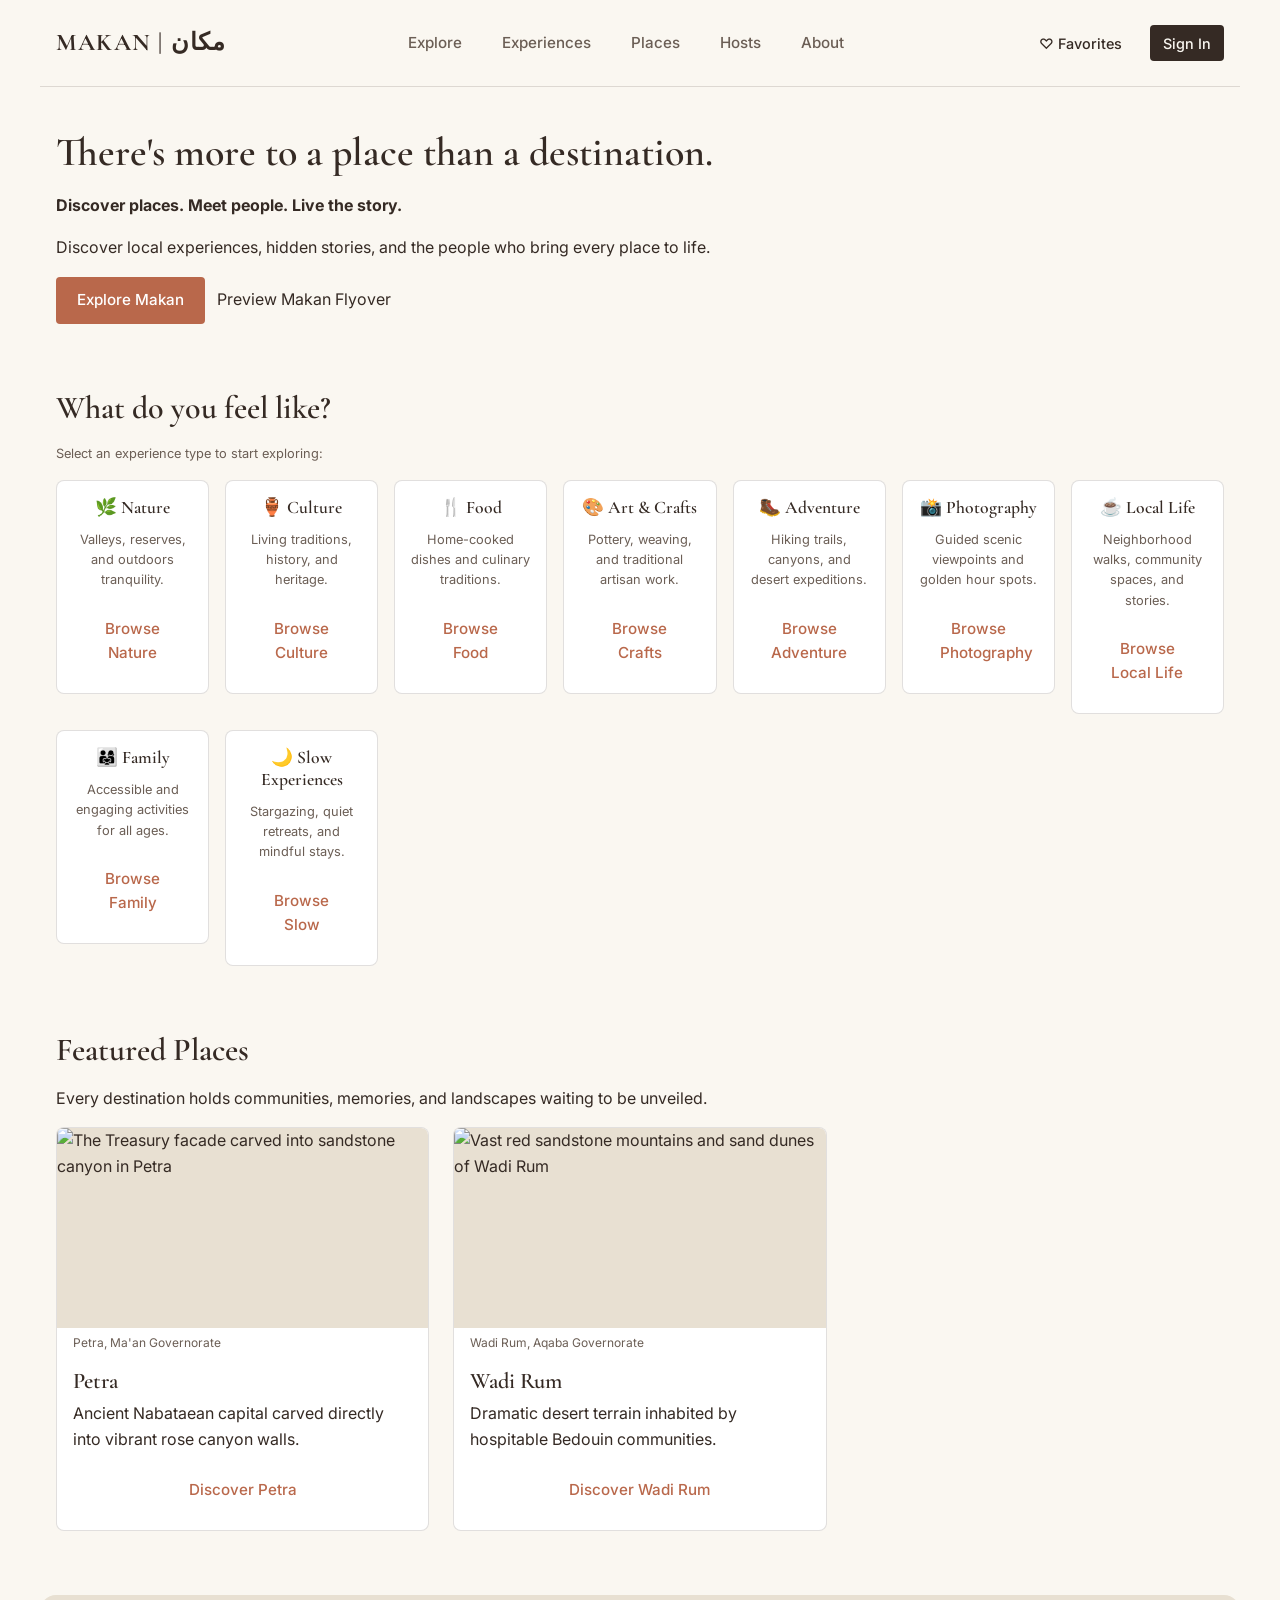
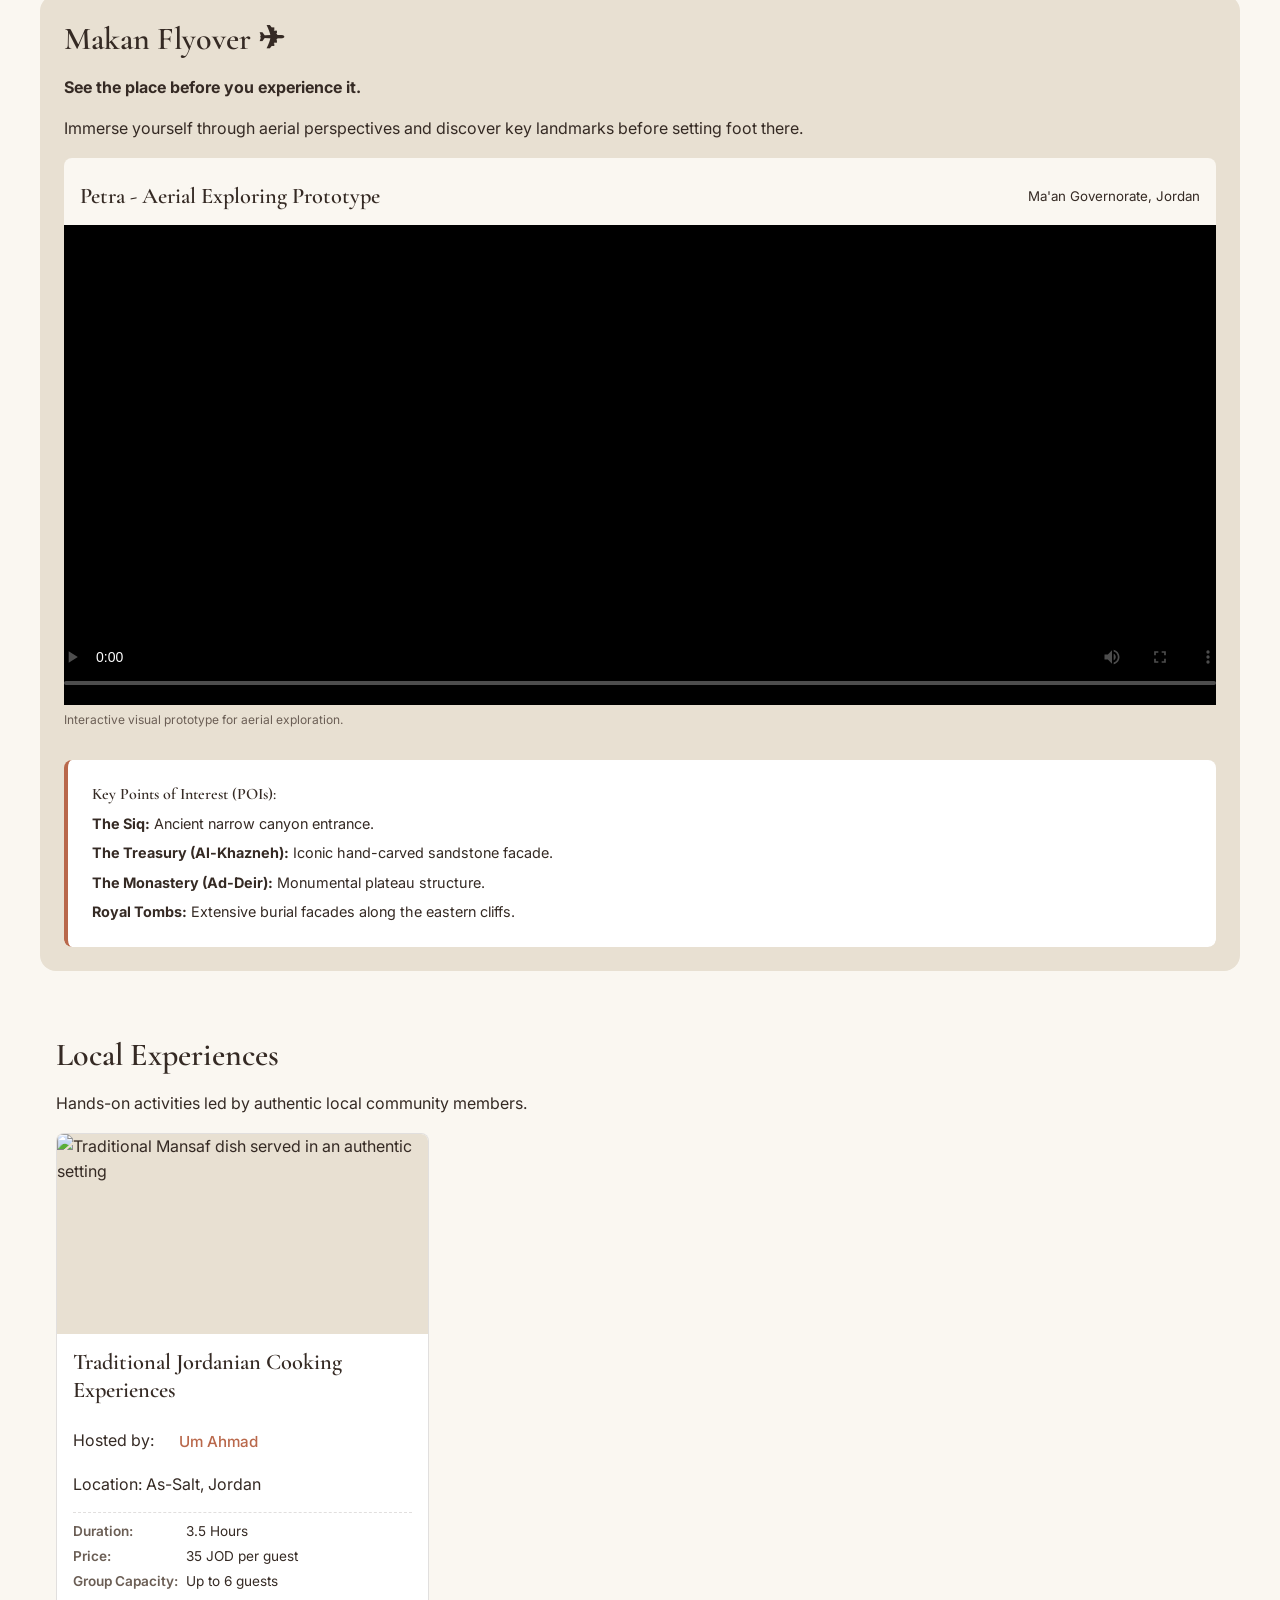
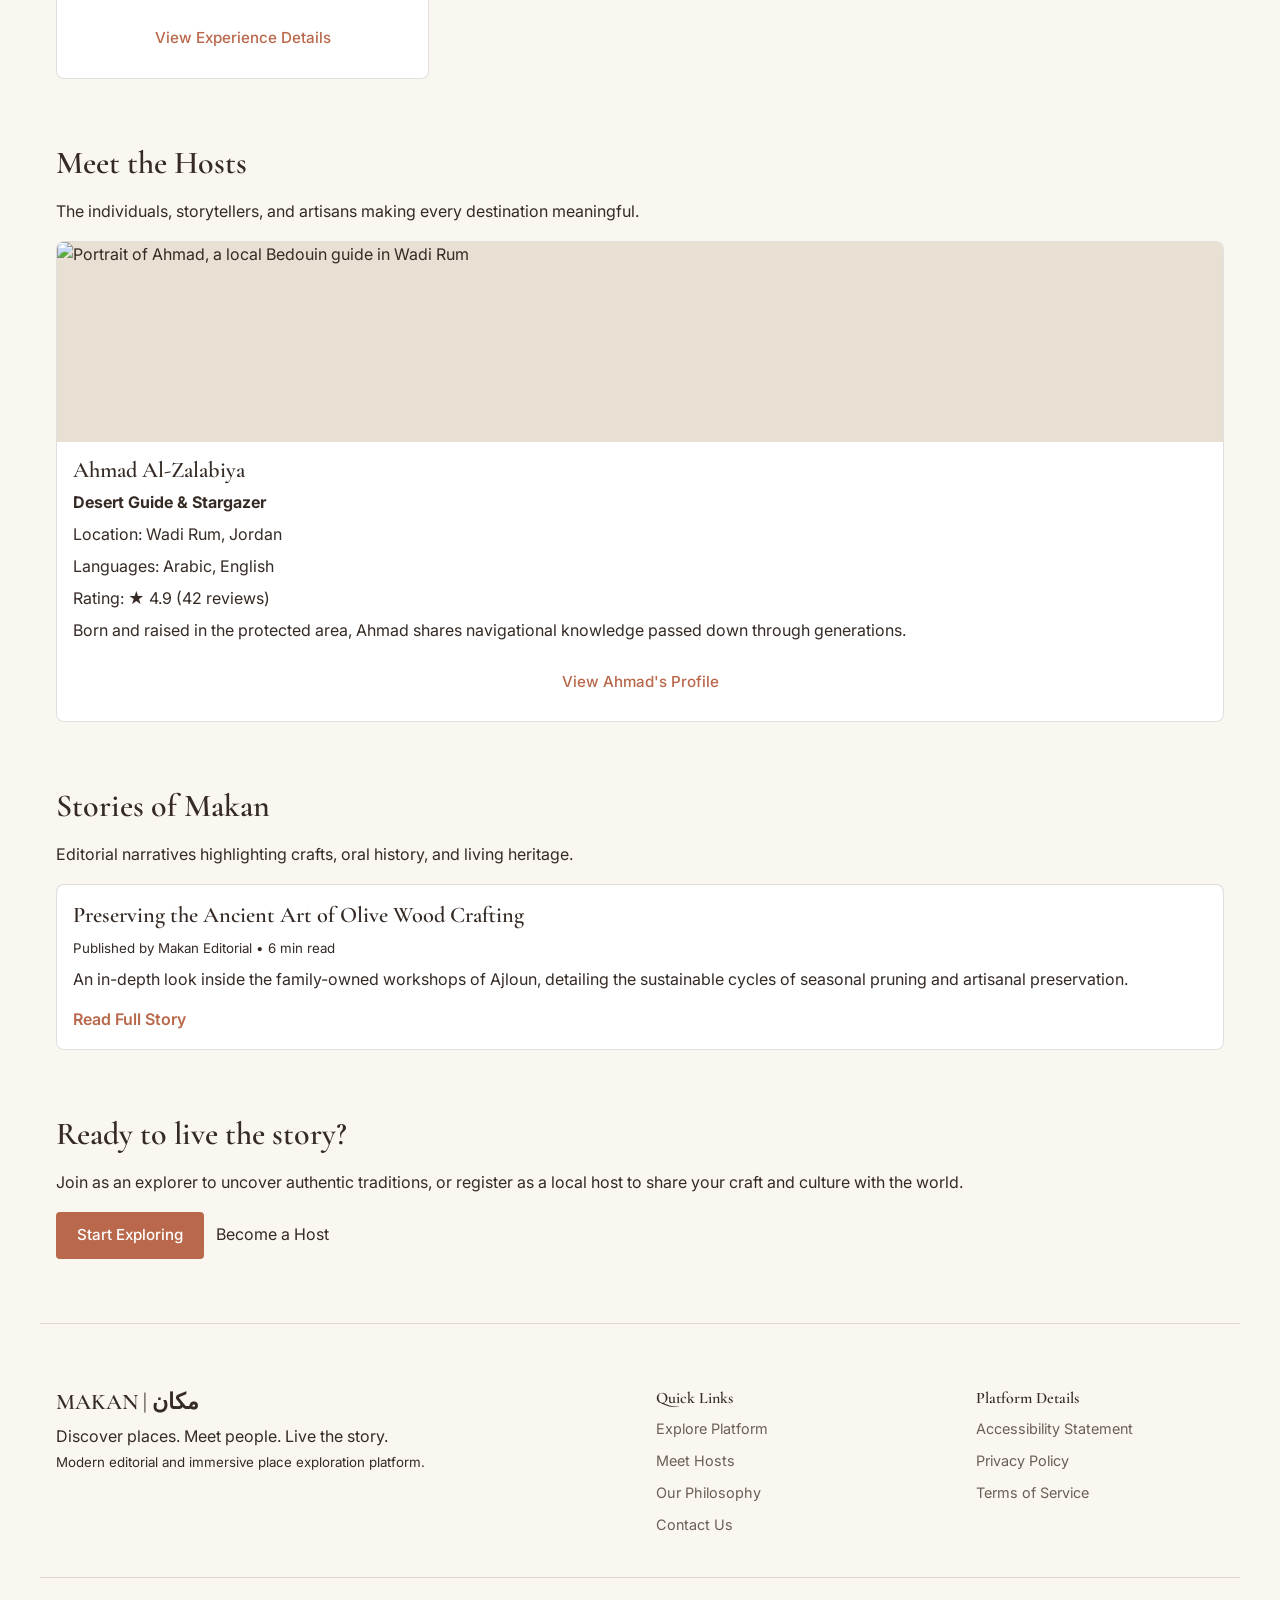
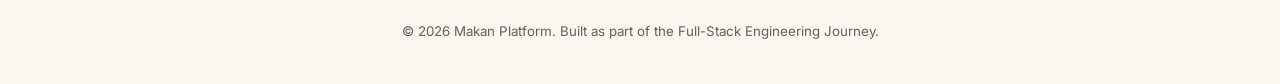
==== index.html @ 57d42479 "link style.css stylesheet in index.html head" ====
<!DOCTYPE html>
<html lang="en">
<head>
    <meta charset="UTF-8">
    <meta name="viewport" content="width=device-width, initial-scale=1.0">
    <title>MAKAN | مكان - Discover places. Meet people. Live the story.</title>
    <link rel="stylesheet" href="css/style.css">
</head>
<body>
    <!-- 01. MAIN NAV -->
    <header>
        <a href="index.html" aria-label="Makan Home">
            <strong>MAKAN | مكان</strong>
        </a>
        <nav aria-label="Primary Navigation">
            <ul>
                <li><a href="pages/explore.html">Explore</a></li>
                <li><a href="pages/experiences.html">Experiences</a></li>
                <li><a href="pages/places.html">Places</a></li>
                <li><a href="pages/hosts.html">Hosts</a></li>
                <li><a href="pages/about.html">About</a></li>
            </ul>
        </nav>

        <div>
            <a href="pages/favorites.html" aria-label="Saved Favorites">&#9825; Favorites</a>
            <a href="pages/login.html">Sign In</a>
        </div>
    </header>

    <!-- MAIN CONTENT -->
    <main>
        <!-- 02. HERO SEC -->
        <section id="hero" aria-labelledby="hero-heading">
            <h1 id="hero-heading">There's more to a place than a destination.</h1>
            <p><strong>Discover places. Meet people. Live the story.</strong></p>
            <p>Discover local experiences, hidden stories, and the people who bring every place to life.</p>

            <div>
                <a href="pages/explore.html">Explore Makan</a>
                <a href="#flyover-preview">Preview Makan Flyover</a>
            </div>
        </section>

        <!-- 03. CATEGORIES: WHAT DO YOU FEEL LIKE -->
        <section id="categories" aria-labelledby="categories-heading">
            <h2 id="categories-heading">What do you feel like?</h2>
            <p>Select an experience type to start exploring:</p>

            <ul>
                <li>
                    <article>
                        <h3>🌿 Nature</h3>
                        <p>Valleys, reserves, and outdoors tranquility.</p>
                        <a href="pages/explore.html?cat=nature">Browse Nature</a>
                    </article>
                </li>
                <li>
                    <article>
                        <h3>🏺 Culture</h3>
                        <p>Living traditions, history, and heritage.</p>
                        <a href="pages/explore.html?cat=culture">Browse Culture</a>
                    </article>
                </li>
                <li>
                    <article>
                        <h3>🍴 Food</h3>
                        <p>Home-cooked dishes and culinary traditions.</p>
                        <a href="pages/explore.html?cat=food">Browse Food</a>
                    </article>
                </li>
                <li>
                    <article>
                        <h3>🎨 Art &amp; Crafts</h3>
                        <p>Pottery, weaving, and traditional artisan work.</p>
                        <a href="pages/explore.html?cat=art">Browse Crafts</a>
                    </article>
                </li>
                <li>
                    <article>
                        <h3>🥾 Adventure</h3>
                        <p>Hiking trails, canyons, and desert expeditions.</p>
                        <a href="pages/explore.html?cat=adventure">Browse Adventure</a>
                    </article>
                </li>
                <li>
                    <article>
                        <h3>📸 Photography</h3>
                        <p>Guided scenic viewpoints and golden hour spots.</p>
                        <a href="pages/explore.html?cat=photography">Browse Photography</a>
                    </article>
                </li>
                <li>
                    <article>
                        <h3>☕ Local Life</h3>
                        <p>Neighborhood walks, community spaces, and stories.</p>
                        <a href="pages/explore.html?cat=local-life">Browse Local Life</a>
                    </article>
                </li>
                <li>
                    <article>
                        <h3>👨‍👩‍👧 Family</h3>
                        <p>Accessible and engaging activities for all ages.</p>
                        <a href="pages/explore.html?cat=family">Browse Family</a>
                    </article>
                </li>
                <li>
                    <article>
                        <h3>🌙 Slow Experiences</h3>
                        <p>Stargazing, quiet retreats, and mindful stays.</p>
                        <a href="pages/explore.html?cat=slow">Browse Slow</a>
                    </article>
                </li>
            </ul>
        </section>

        <!-- 04. FEATURED PLACES -->
        <section id="featured-places" aria-labelledby="featured-places-heading">
            <h2 id="featured-places-heading">Featured Places</h2>
            <p>Every destination holds communities, memories, and landscapes waiting to be unveiled.</p>    

            <ul>
                <li>
                    <article>
                        <figure>
                            <img src="assets/images/petra-preview.jpg" alt="The Treasury facade carved into sandstone canyon in Petra">
                            <figcaption>Petra, Ma'an Governorate</figcaption>
                        </figure>
                        <h3>Petra</h3>
                        <p>Ancient Nabataean capital carved directly into vibrant rose canyon walls.</p>
                        <a href="pages/place-details.html?id=petra">Discover Petra</a>
                    </article>
                </li>
                <li>
                    <article>
                        <figure>
                            <img src="assets/images/wadi-rum-preview.jpg" alt="Vast red sandstone mountains and sand dunes of Wadi Rum">
                            <figcaption>Wadi Rum, Aqaba Governorate</figcaption>
                        </figure>
                        <h3>Wadi Rum</h3>
                        <p>Dramatic desert terrain inhabited by hospitable Bedouin communities.</p>
                        <a href="pages/place-details.html?id=wadi-rum">Discover Wadi Rum</a>
                    </article>
                </li>
            </ul>
        </section>

        <!-- 05. SIGNATURE FEATURE: MAKAN FLYOVER -->
        <section id="flyover-preview" aria-labelledby="flyover-heading">
            <h2 id="flyover-heading">Makan Flyover &#9992;</h2>
            <p><strong>See the place before you experience it.</strong></p>
            <p>Immerse yourself through aerial perspectives and discover key landmarks before setting foot there.</p>

            <article>
                <header>
                    <h3>Petra - Aerial Exploring Prototype</h3>
                    <p><small>Ma'an Governorate, Jordan</small></p>
                </header>
                <figure>
                    <video controls poster="assets/images/flyover-poster.jpg" width="640">
                        <source src="assets/videos/petra-aerial-mock.mp4" type="video/mp4">
                        <p>Your browser does not support HTML5 video. You can download the preview <a href="assets/videos/petra-aerial-mock.mp4">here</a>.</p>
                    </video>
                    <figcaption>Interactive visual prototype for aerial exploration.</figcaption>
                </figure>

                <aside aria-label="Points of Interest">
                    <h4>Key Points of Interest (POIs):</h4>
                    <ul>
                        <li><strong>The Siq:</strong> Ancient narrow canyon entrance.</li>
                        <li><strong>The Treasury (Al-Khazneh):</strong> Iconic hand-carved sandstone facade.</li>
                        <li><strong>The Monastery (Ad-Deir):</strong> Monumental plateau structure.</li>
                        <li><strong>Royal Tombs:</strong> Extensive burial facades along the eastern cliffs.</li>  
                    </ul>
                </aside>
            </article>
        </section>

        <!-- 06. LOCAL EXPERIENCES -->
        <section id="experiences" aria-labelledby="experiences-heading">
            <h2 id="experiences-heading">Local Experiences</h2>
            <p>Hands-on activities led by authentic local community members.</p>

            <ul>
                <li>
                    <article>
                        <figure>
                            <img src="assets/images/mansaf-cooking.jpg" alt="Traditional Mansaf dish served in an authentic setting">
                        </figure>
                        <h3>Traditional Jordanian Cooking Experiences</h3>
                        <p>Hosted by: <a href="pages/host-profile.html?id=um-ahmad">Um Ahmad</a></p>
                        <p>Location: As-Salt, Jordan</p>

                        <!-- METADATA using Description List -->
                        <dl>
                            <dt>Duration:</dt>
                            <dd>3.5 Hours</dd>
                            <dt>Price:</dt>
                            <dd>35 JOD per guest</dd>
                            <dt>Group Capacity:</dt>
                            <dd>Up to 6 guests</dd>
                        </dl>

                        <a href="pages/experience-details.html?id=mansaf-cooking">View Experience Details</a>
                    </article>
                </li>
            </ul>
        </section>

        <!-- 07. MEET THE HOSTS -->
        <section id="hosts" aria-labelledby="hosts-heading">
            <h2 id="hosts-heading">Meet the Hosts</h2>
            <p>The individuals, storytellers, and artisans making every destination meaningful.</p>

            <ul>
                <li>
                    <article>
                        <figure>
                            <img src="assets/images/host-ahmad.jpg" alt="Portrait of Ahmad, a local Bedouin guide in Wadi Rum">
                        </figure>
                        <h3>Ahmad Al-Zalabiya</h3>
                        <p><strong>Desert Guide &amp; Stargazer</strong></p>
                        <p>Location: Wadi Rum, Jordan</p>
                        <p>Languages: Arabic, English</p>
                        <p>Rating: &#9733; 4.9 (42 reviews)</p>
                        <p>Born and raised in the protected area, Ahmad shares navigational knowledge passed down through generations.</p>
                        <a href="pages/host-profile.html?id=ahmad">View Ahmad's Profile</a>
                    </article>
                </li>
            </ul>
        </section>

        <!-- 08. STORIES OF MAKAN -->
        <section id="stories" aria-labelledby="stories-heading">
            <h2 id="stories-heading">Stories of Makan</h2>
            <p>Editorial narratives highlighting crafts, oral history, and living heritage.</p>

            <article>
                <h3>Preserving the Ancient Art of Olive Wood Crafting</h3>
                <p><small>Published by Makan Editorial &bull; 6 min read</small></p>
                <p>An in-depth look inside the family-owned workshops of Ajloun, detailing the sustainable cycles of seasonal pruning and artisanal preservation.</p>
                <a href="pages/stories/olive-wood-ajloun.html">Read Full Story</a>
            </article>
        </section>

        <!-- 09. CALL TO ACTION (CTA) -->
        <section id="cta" aria-labelledby="cta-heading">
            <h2 id="cta-heading">Ready to live the story?</h2>
            <p>Join as an explorer to uncover authentic traditions, or register as a local host to share your craft and culture with the world.</p>
            <div>
                <a href="pages/explore.html">Start Exploring</a>
                <a href="pages/register-host.html">Become a Host</a>
            </div>
        </section>
    </main>

    <!-- 10. FOOTER -->
    <footer>
        <div>
            <h3>MAKAN | مكان</h3>
            <p>Discover places. Meet people. Live the story.</p>
            <p><small>Modern editorial and immersive place exploration platform.</small></p>
        </div>

        <nav aria-label="Footer Quick Links">
            <h4>Quick Links</h4>
            <ul>
                <li><a href="pages/explore.html">Explore Platform</a></li>
                <li><a href="pages/hosts.html">Meet Hosts</a></li>
                <li><a href="pages/about.html">Our Philosophy</a></li>
                <li><a href="pages/contact.html">Contact Us</a></li>
            </ul>
        </nav>

        <nav aria-label="Legal and Accessibility">
            <h4>Platform Details</h4>
            <ul>
                <li><a href="pages/accessibility.html">Accessibility Statement</a></li>
                <li><a href="pages/privacy.html">Privacy Policy</a></li>
                <li><a href="pages/terms.html">Terms of Service</a></li>
            </ul>
        </nav>

        <hr>
        <p><small>&copy; 2026 Makan Platform. Built as part of the Full-Stack Engineering Journey.</small></p>
    </footer>
</body>
</html>
---- css/style.css ----
/* ==========================================================================
   MAKAN — MAIN STYLESHEET
   Theme: Modern Jordanian Editorial
   Architecture: Modular CSS imports
   ========================================================================== */

/* 01. Foundation: Fonts, Palette & Reset */
@import url('variables.css');

/* 02. Layout: Containers, Header/Nav, Main & Footer */
@import url('layout.css');

/* 03. Components: Cards, Buttons, Makan Flyover & Forms */
@import url('components.css');
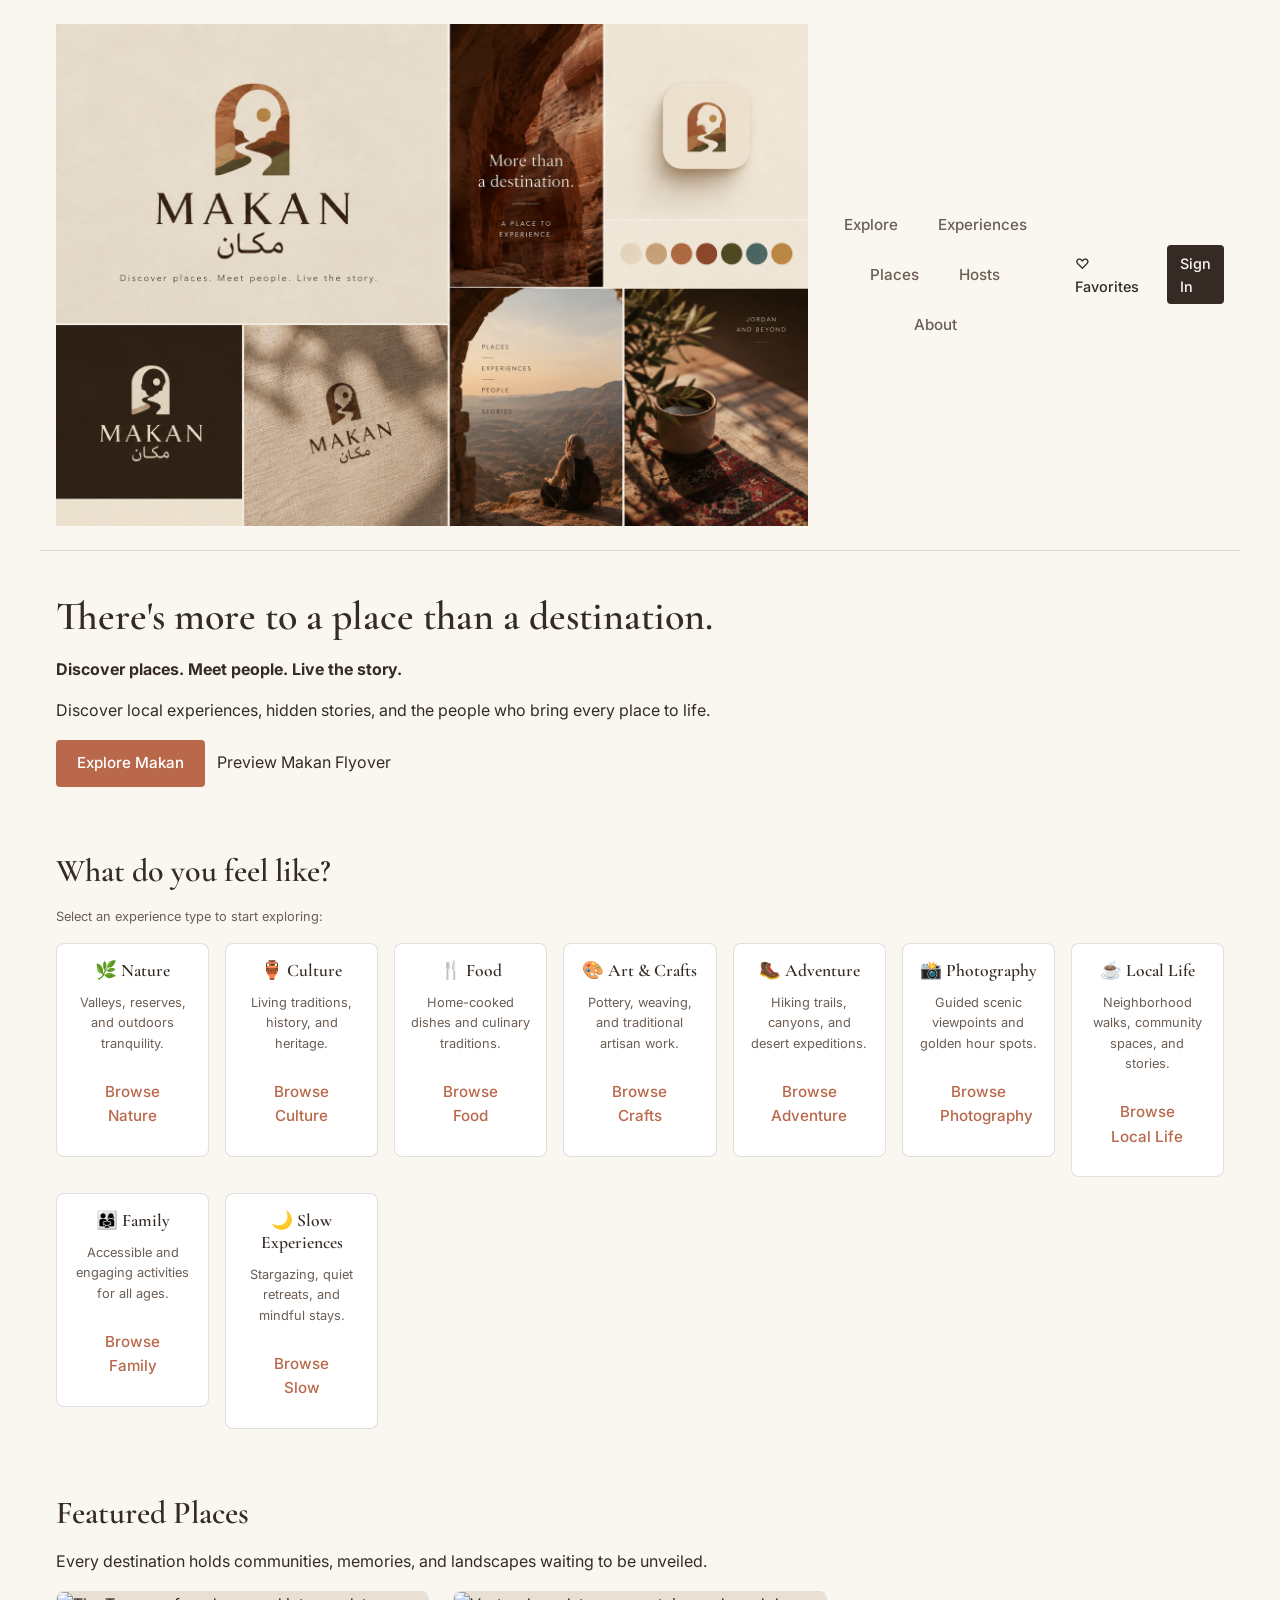
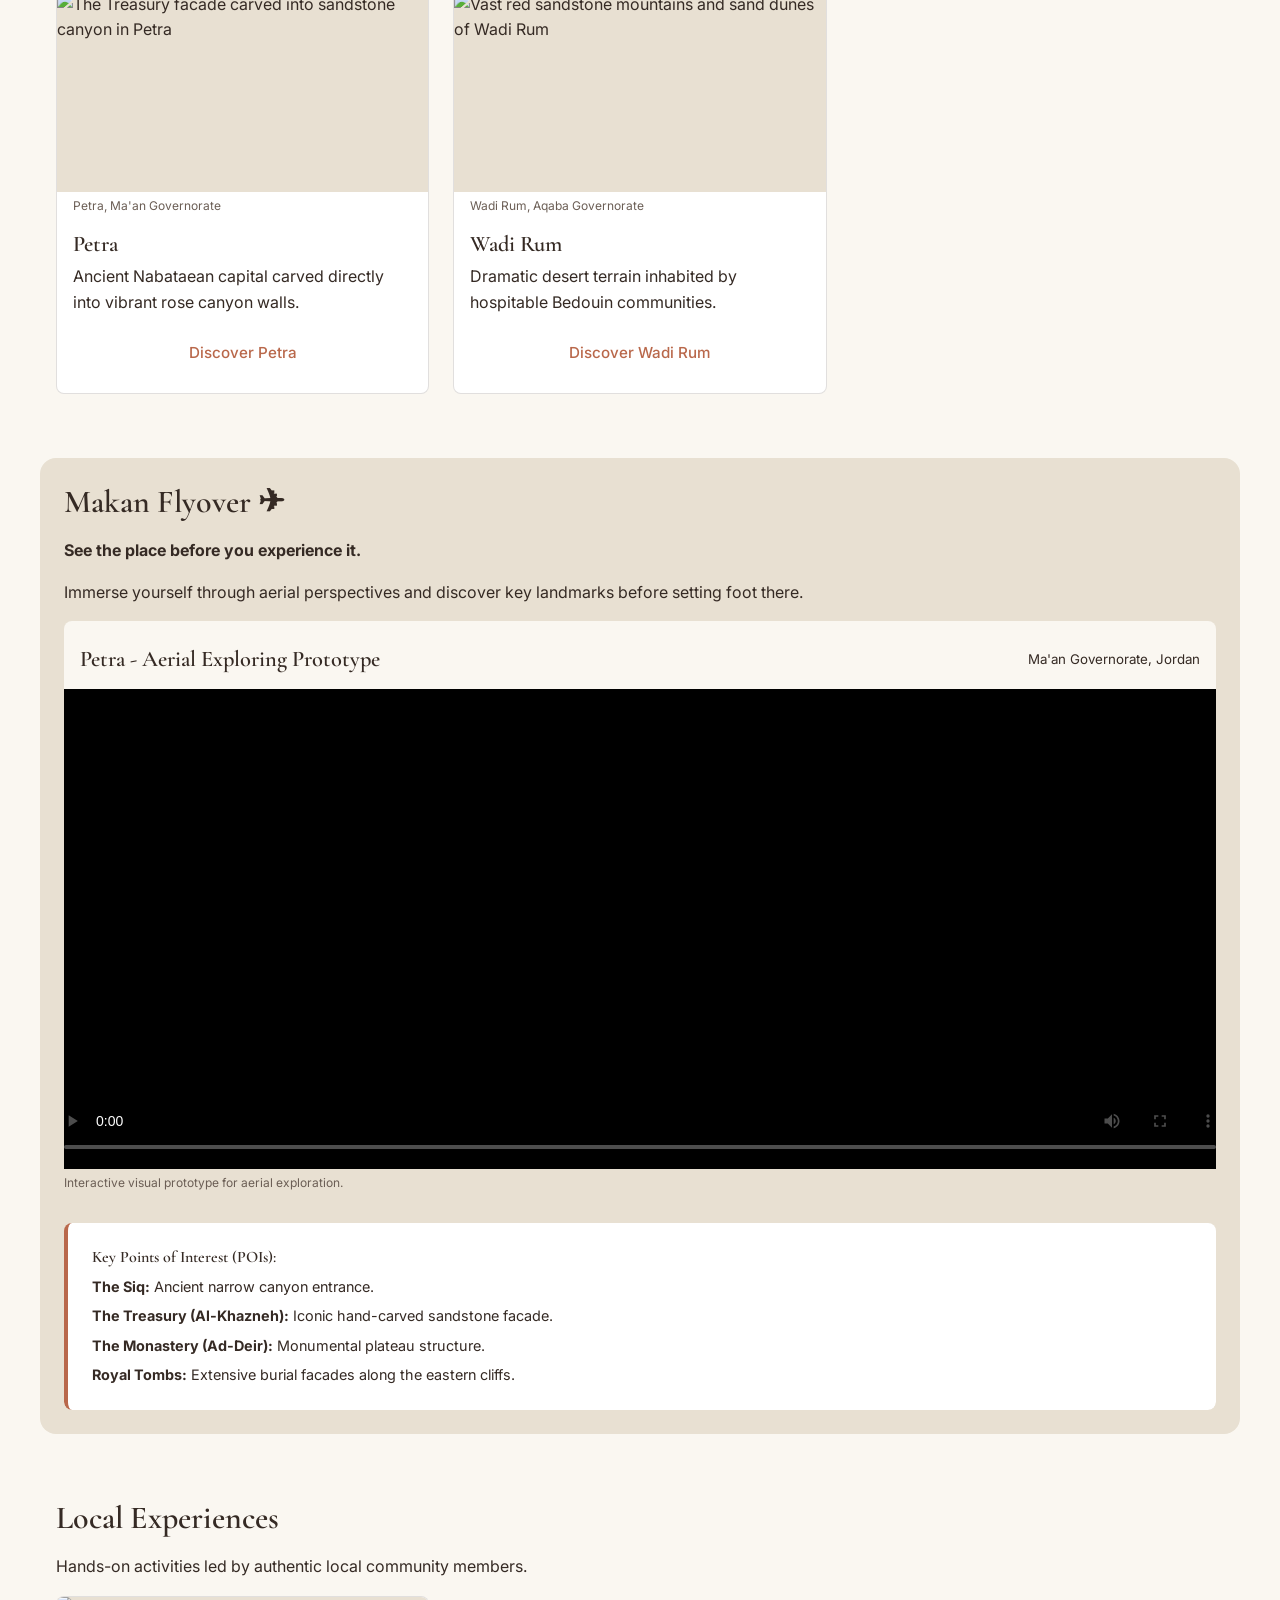
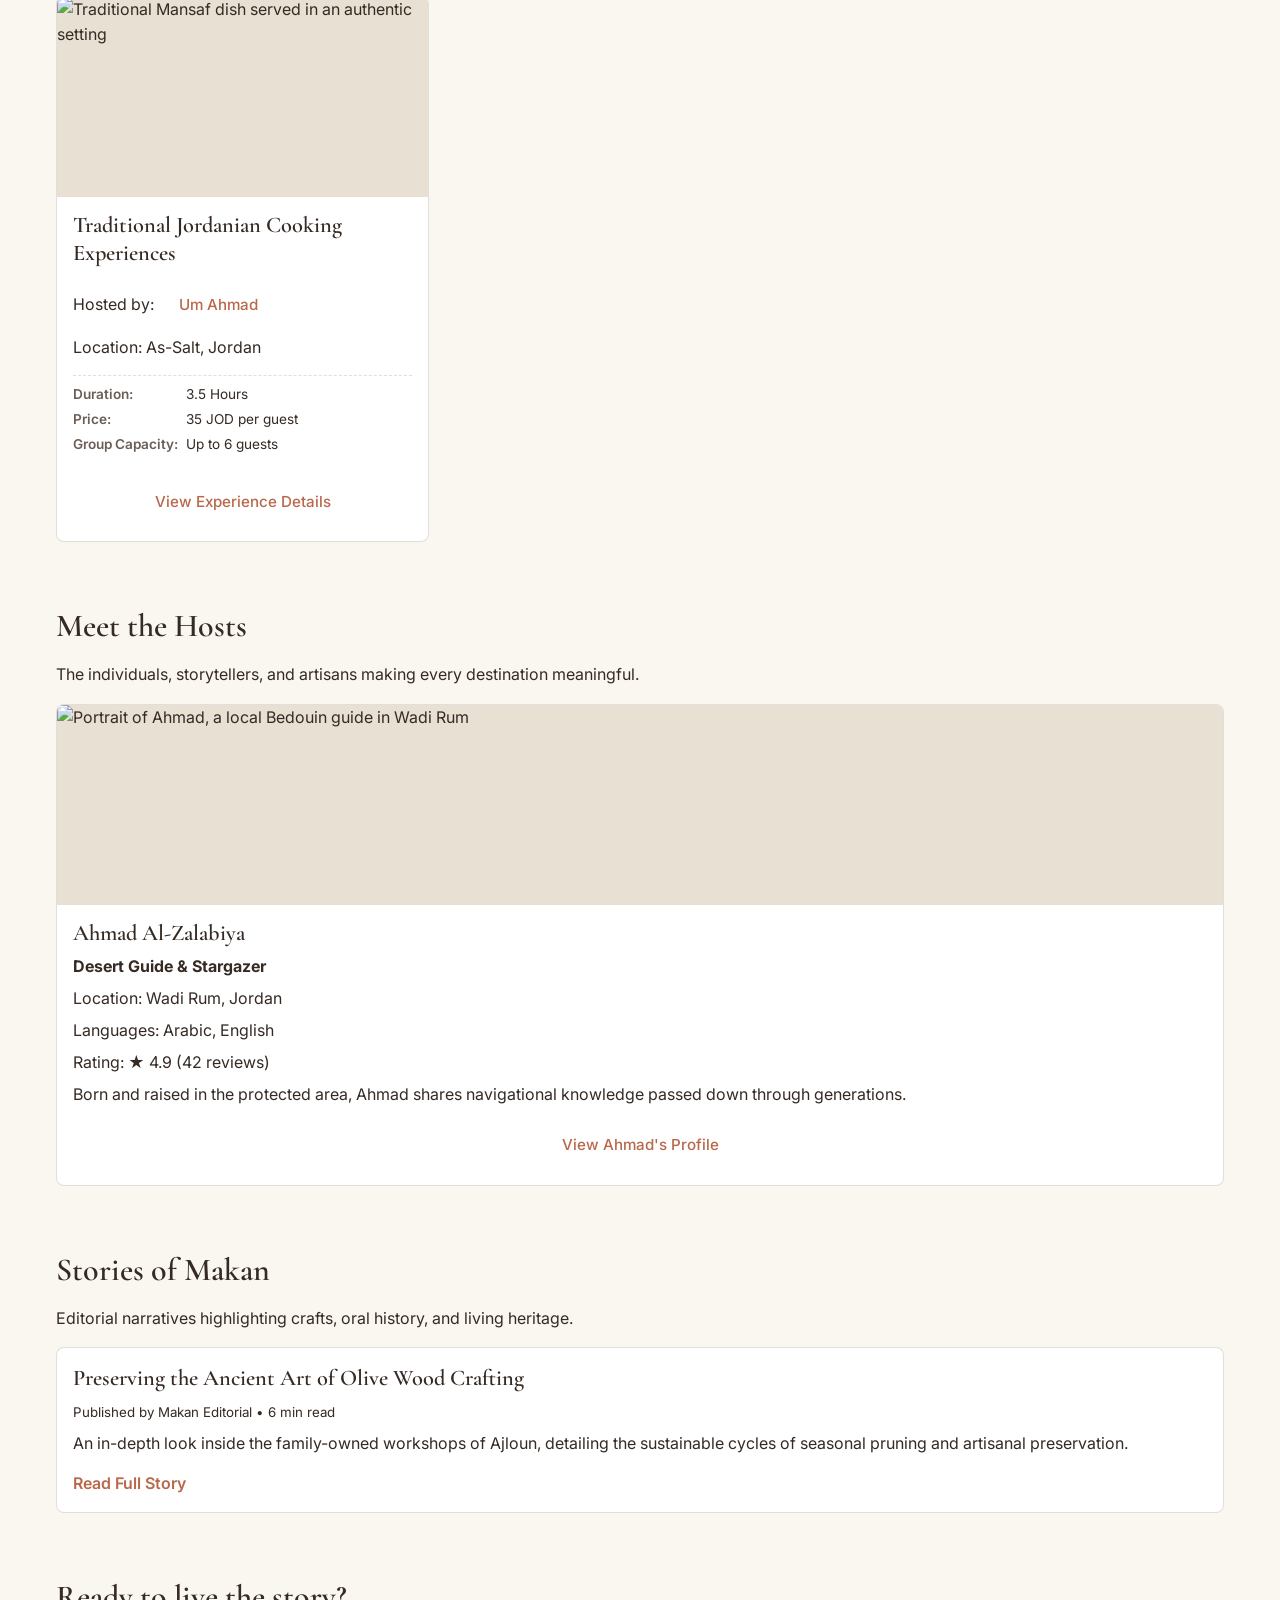
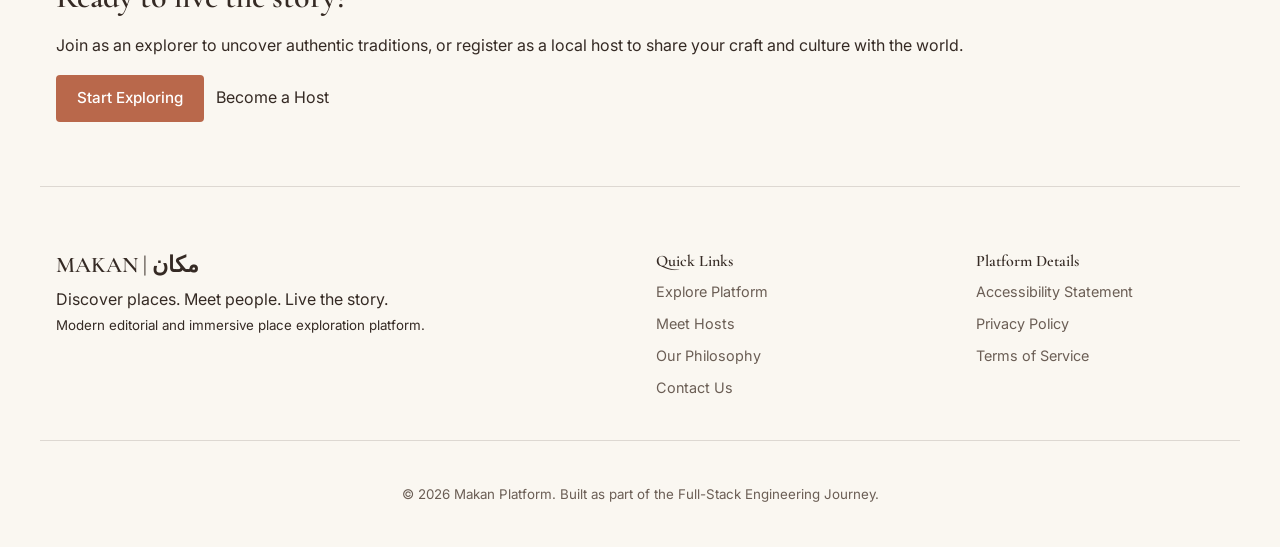
==== commit 362ea9d0: "ontegrate new editorial logo" ====
--- a/index.html
+++ b/index.html
@@ -9,8 +9,8 @@
 <body>
     <!-- 01. MAIN NAV -->
     <header>
-        <a href="index.html" aria-label="Makan Home">
-            <strong>MAKAN | مكان</strong>
+        <a href="index.html" aria-label="Makan Home" class="brand-logo">
+            <img src= "assets/icons/logo.png" alt = "MAKAN | مكان">
         </a>
         <nav aria-label="Primary Navigation">
             <ul>
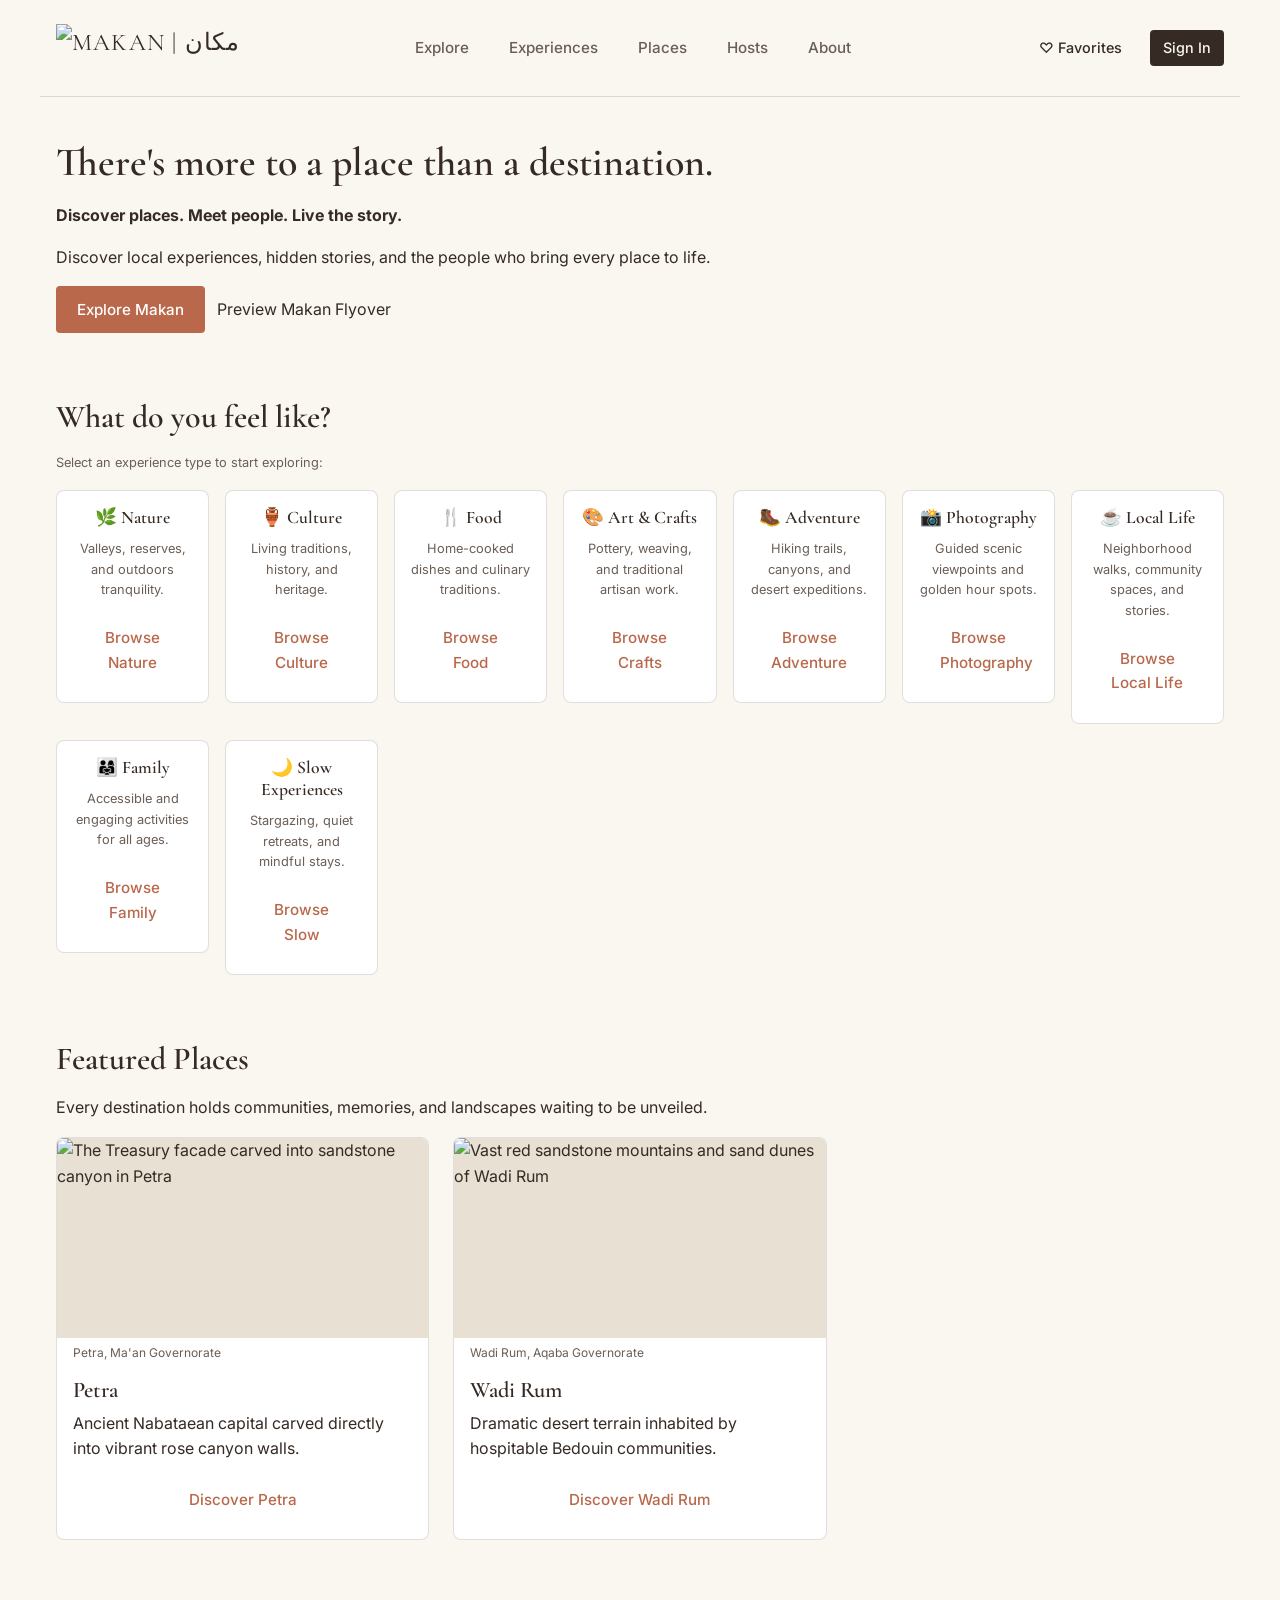
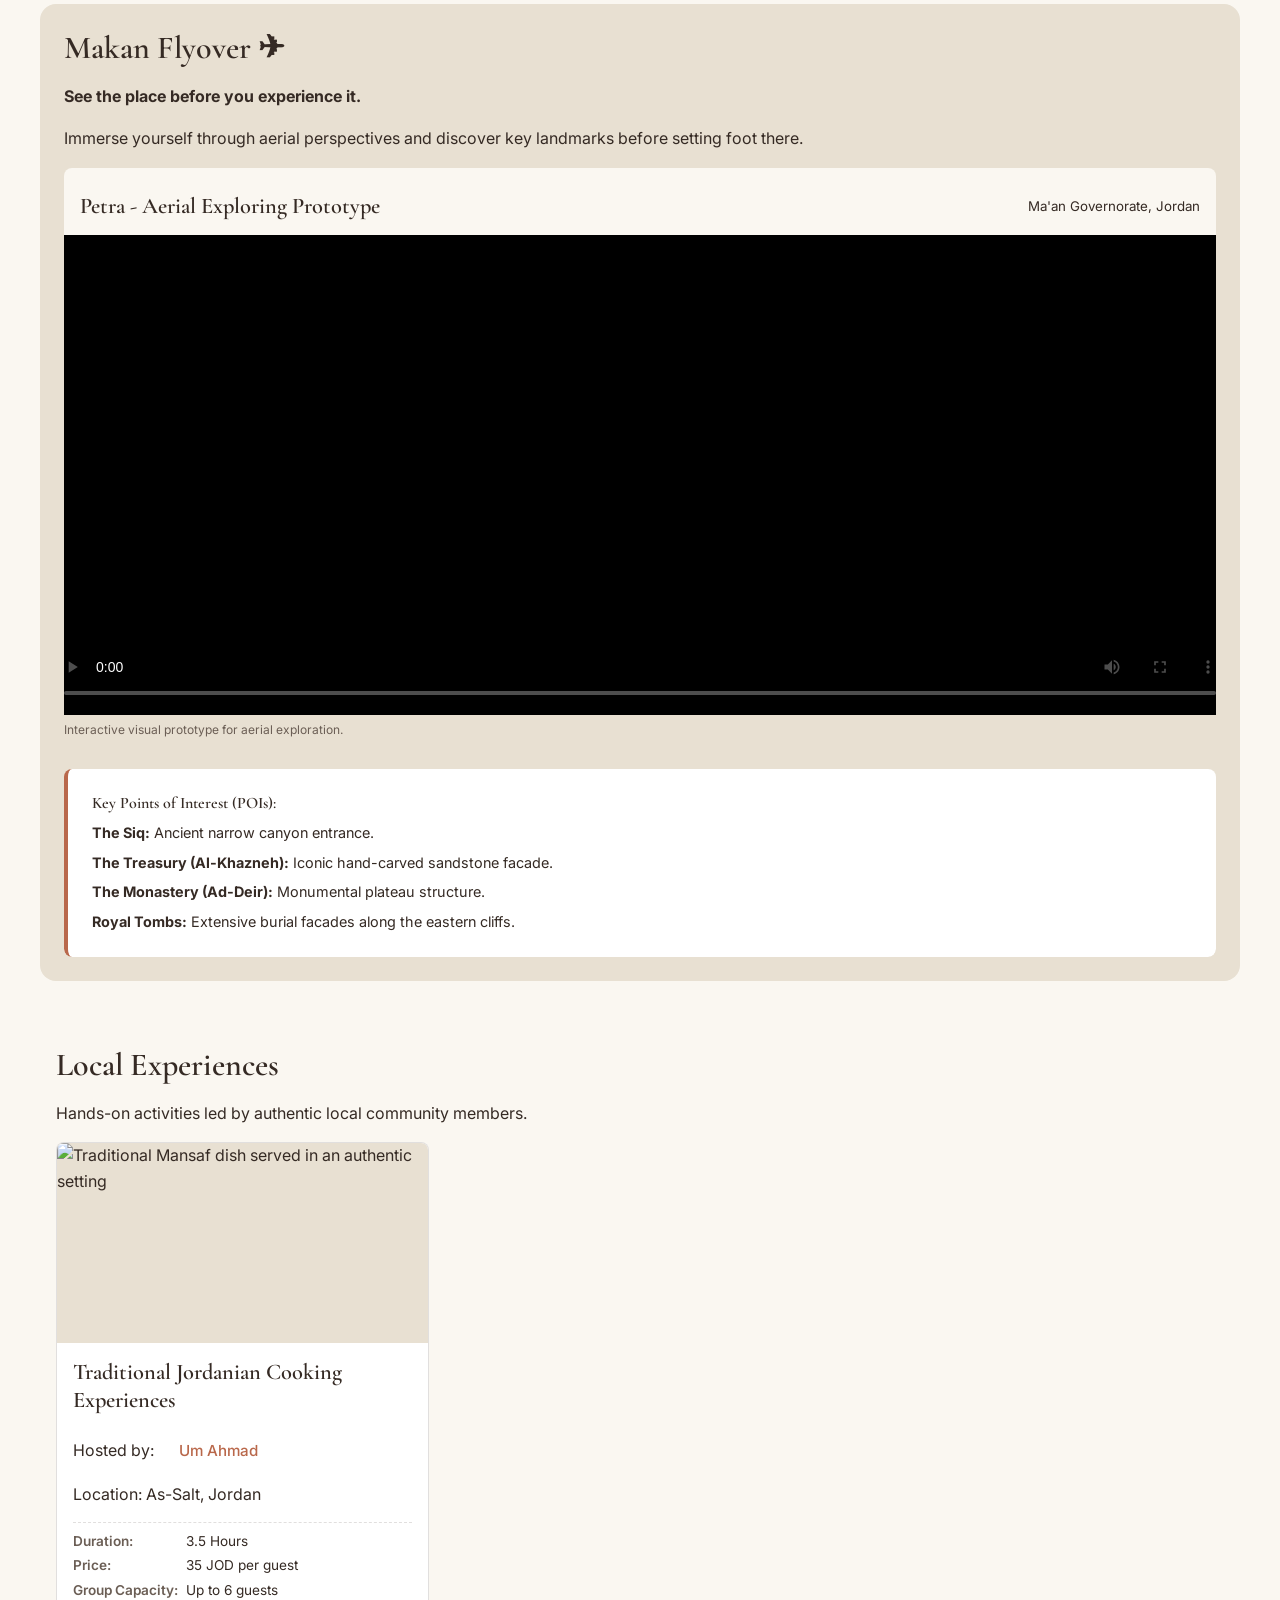
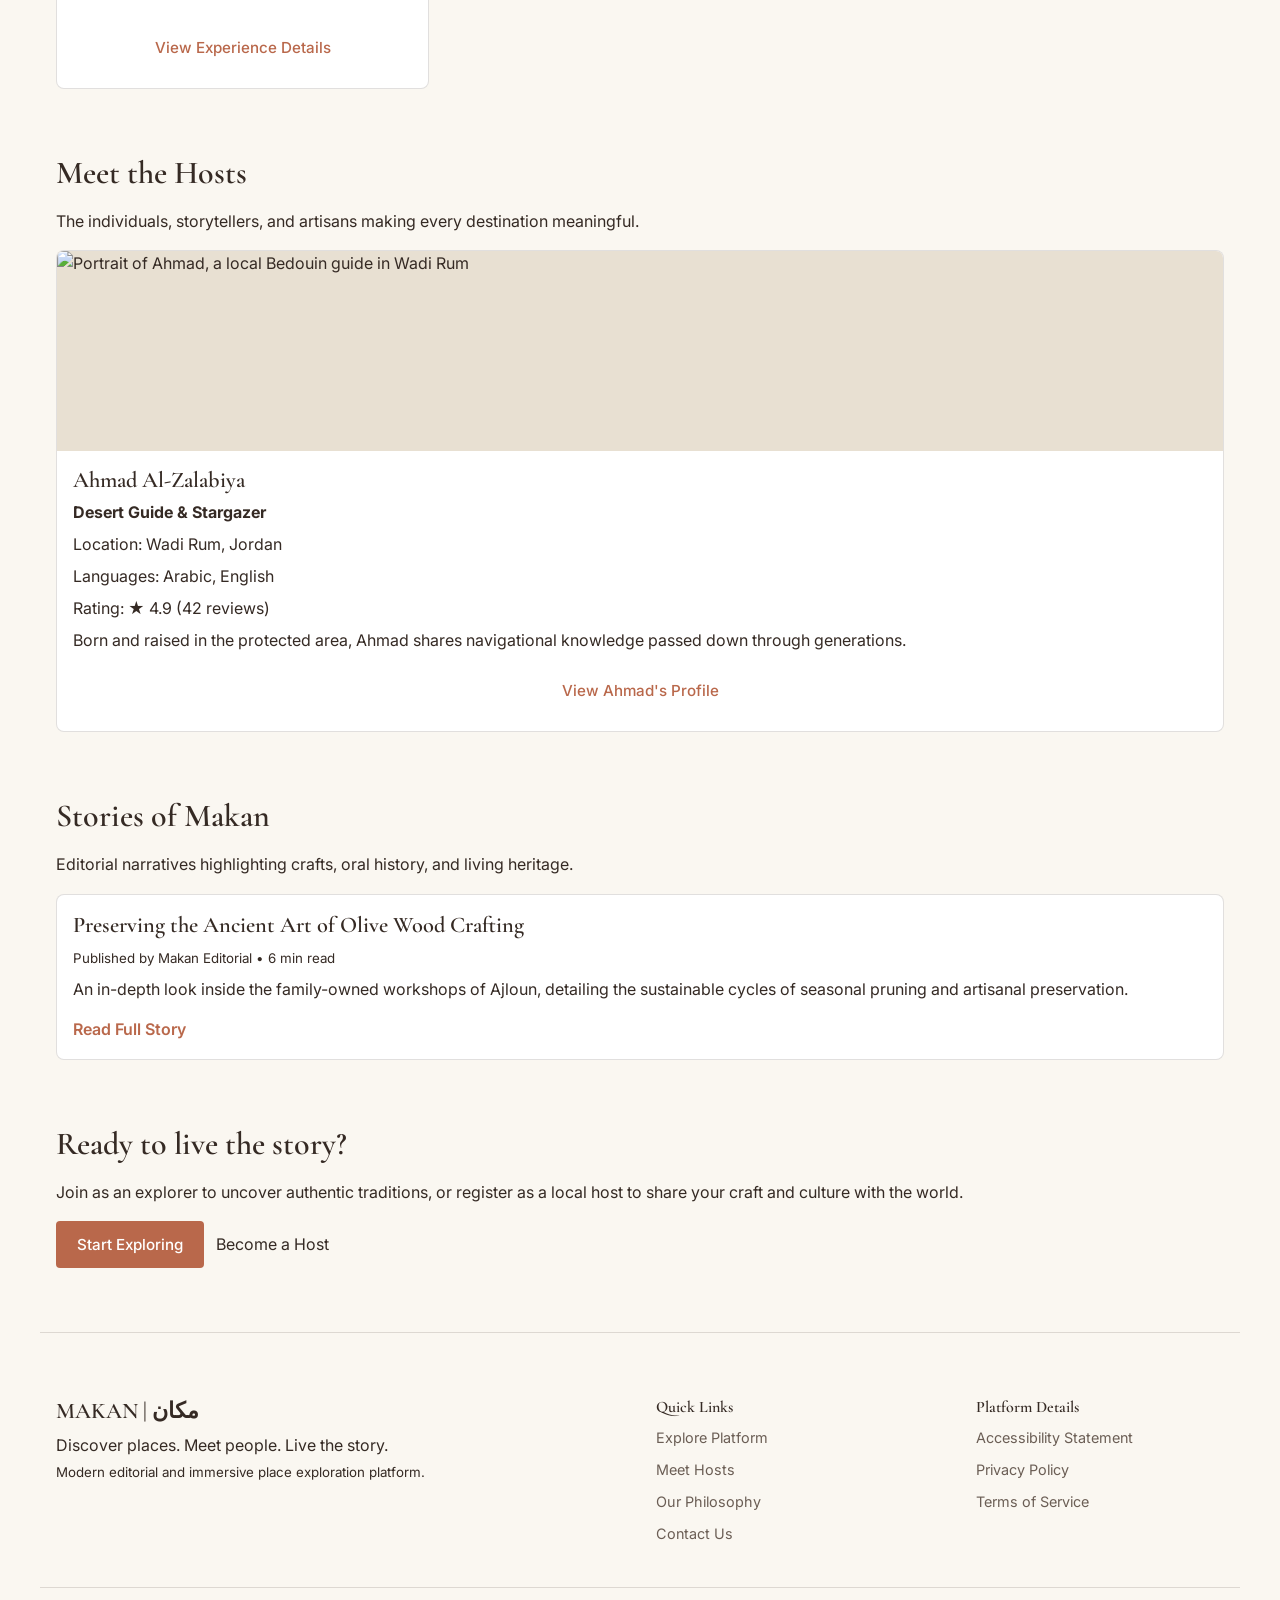
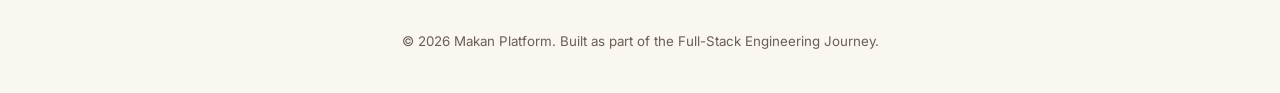
==== commit 4053b2cf: "update logo" ====
--- a/index.html
+++ b/index.html
@@ -10,7 +10,7 @@
     <!-- 01. MAIN NAV -->
     <header>
         <a href="index.html" aria-label="Makan Home" class="brand-logo">
-            <img src= "assets/icons/logo.png" alt = "MAKAN | مكان">
+            <img src= "assets/icons/logo.svg" alt = "MAKAN | مكان">
         </a>
         <nav aria-label="Primary Navigation">
             <ul>
--- a/css/style.css
+++ b/css/style.css
@@ -11,4 +11,19 @@
 @import url('layout.css');
 
 /* 03. Components: Cards, Buttons, Makan Flyover & Forms */
-@import url('components.css');+@import url('components.css');
+
+/* ============================================================
+   MAKAN LOGO 
+   ============================================================ */
+.brand-logo {
+  display: inline-flex;
+  align-items: center;
+  text-decoration: none;
+}
+
+.brand-logo img {
+  height: 48px;         
+  width: auto;
+  display: block;
+}
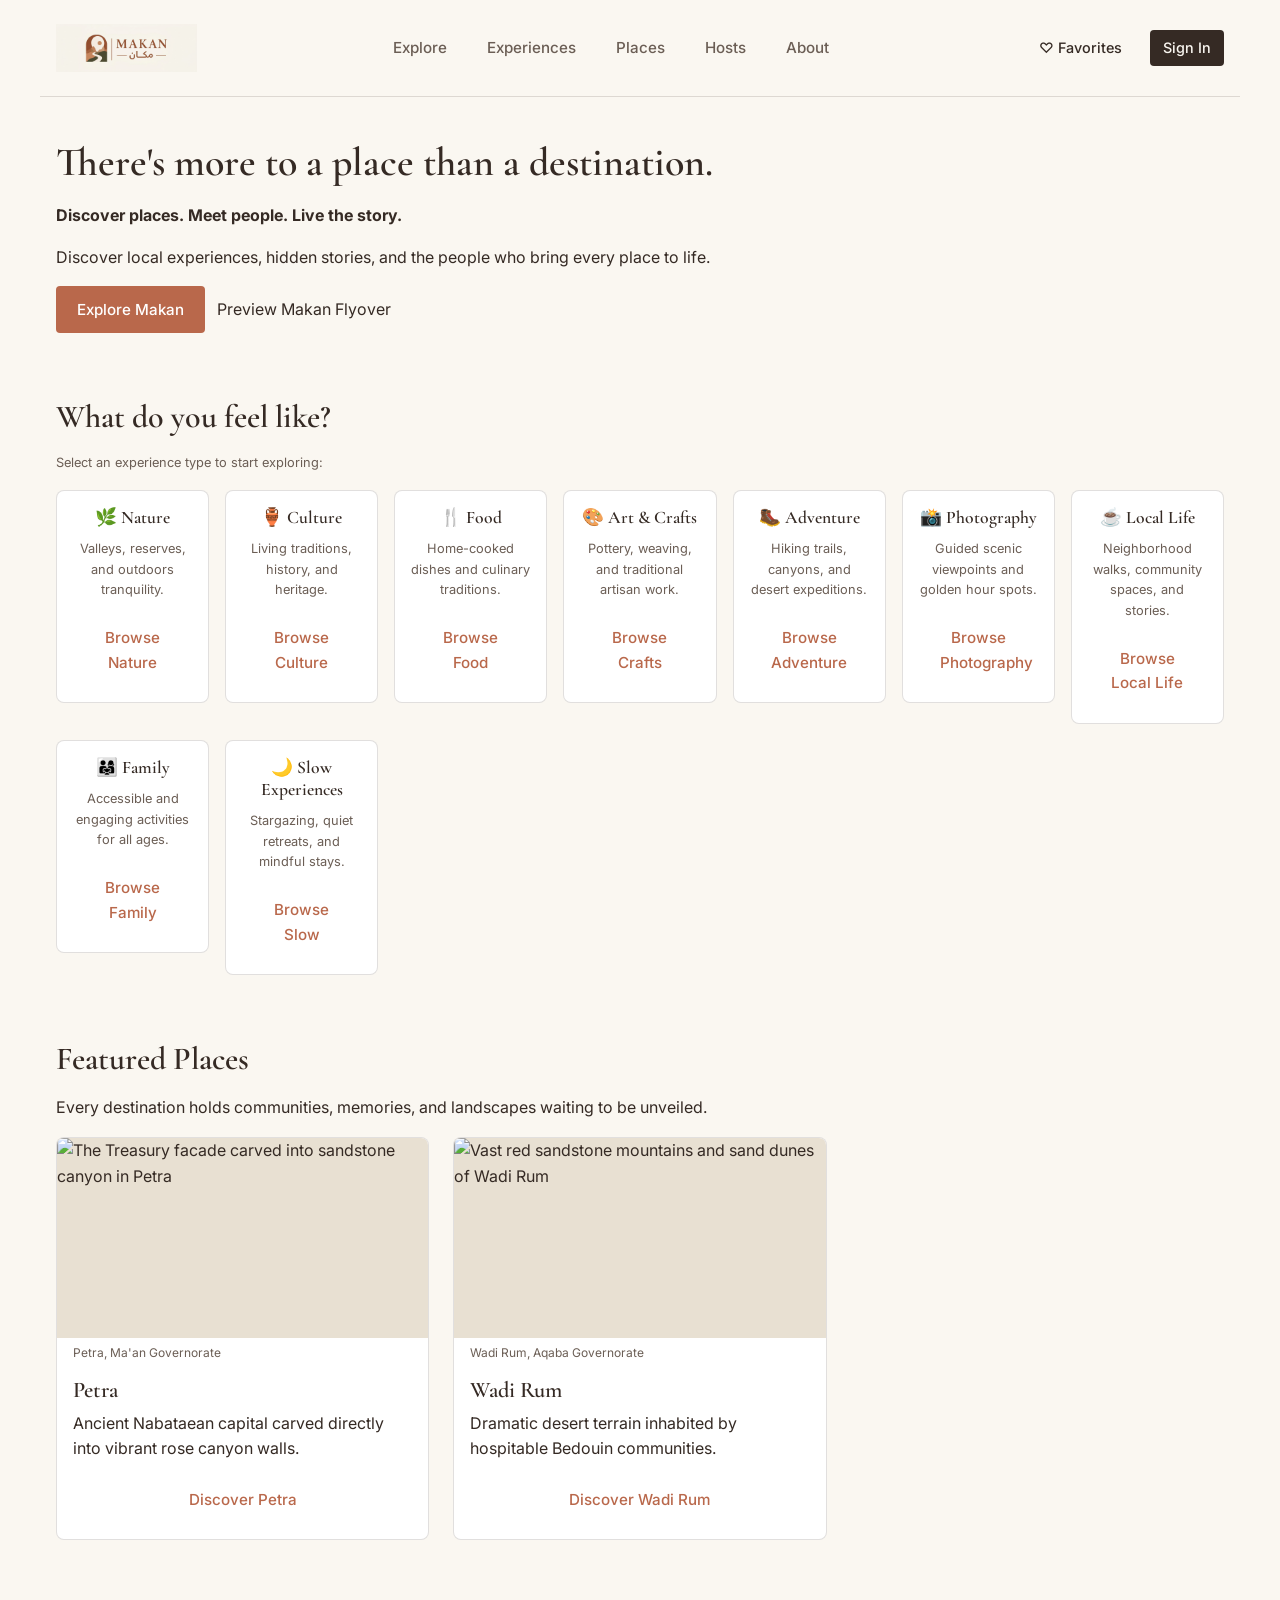
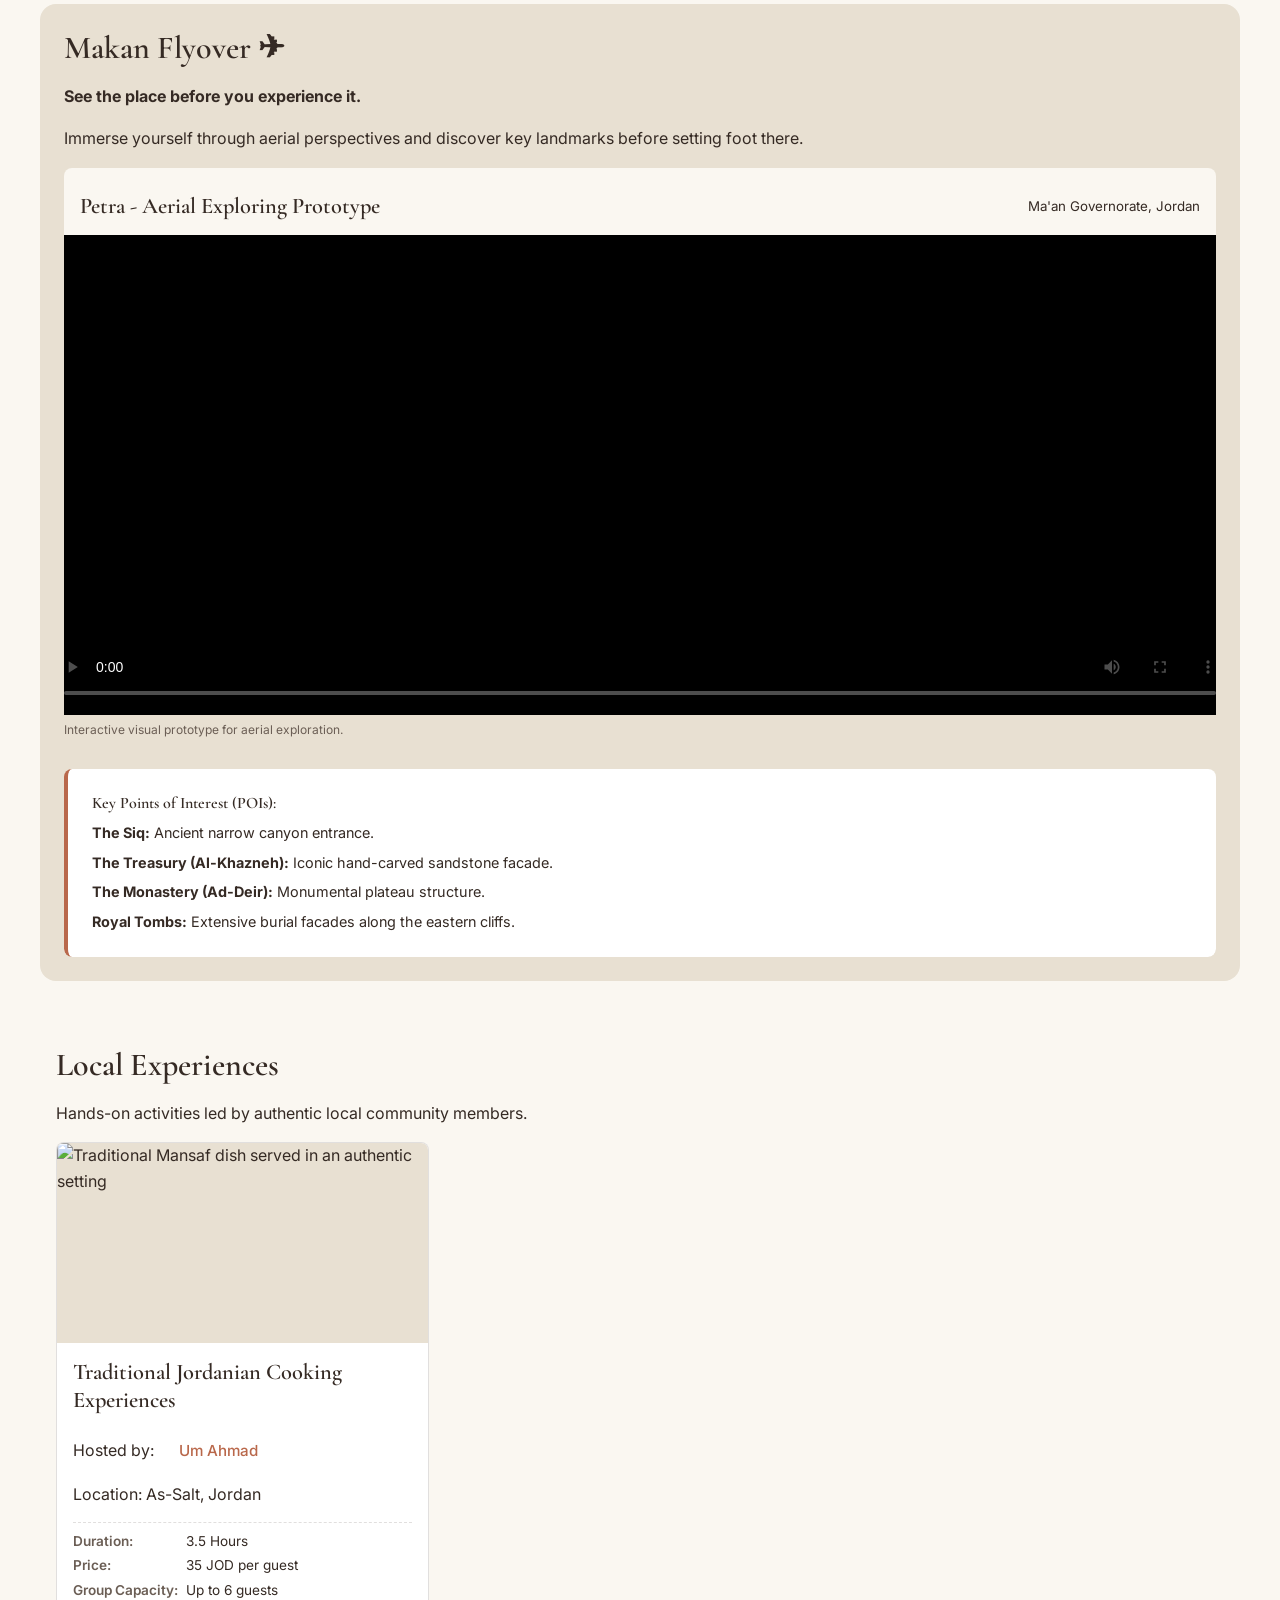
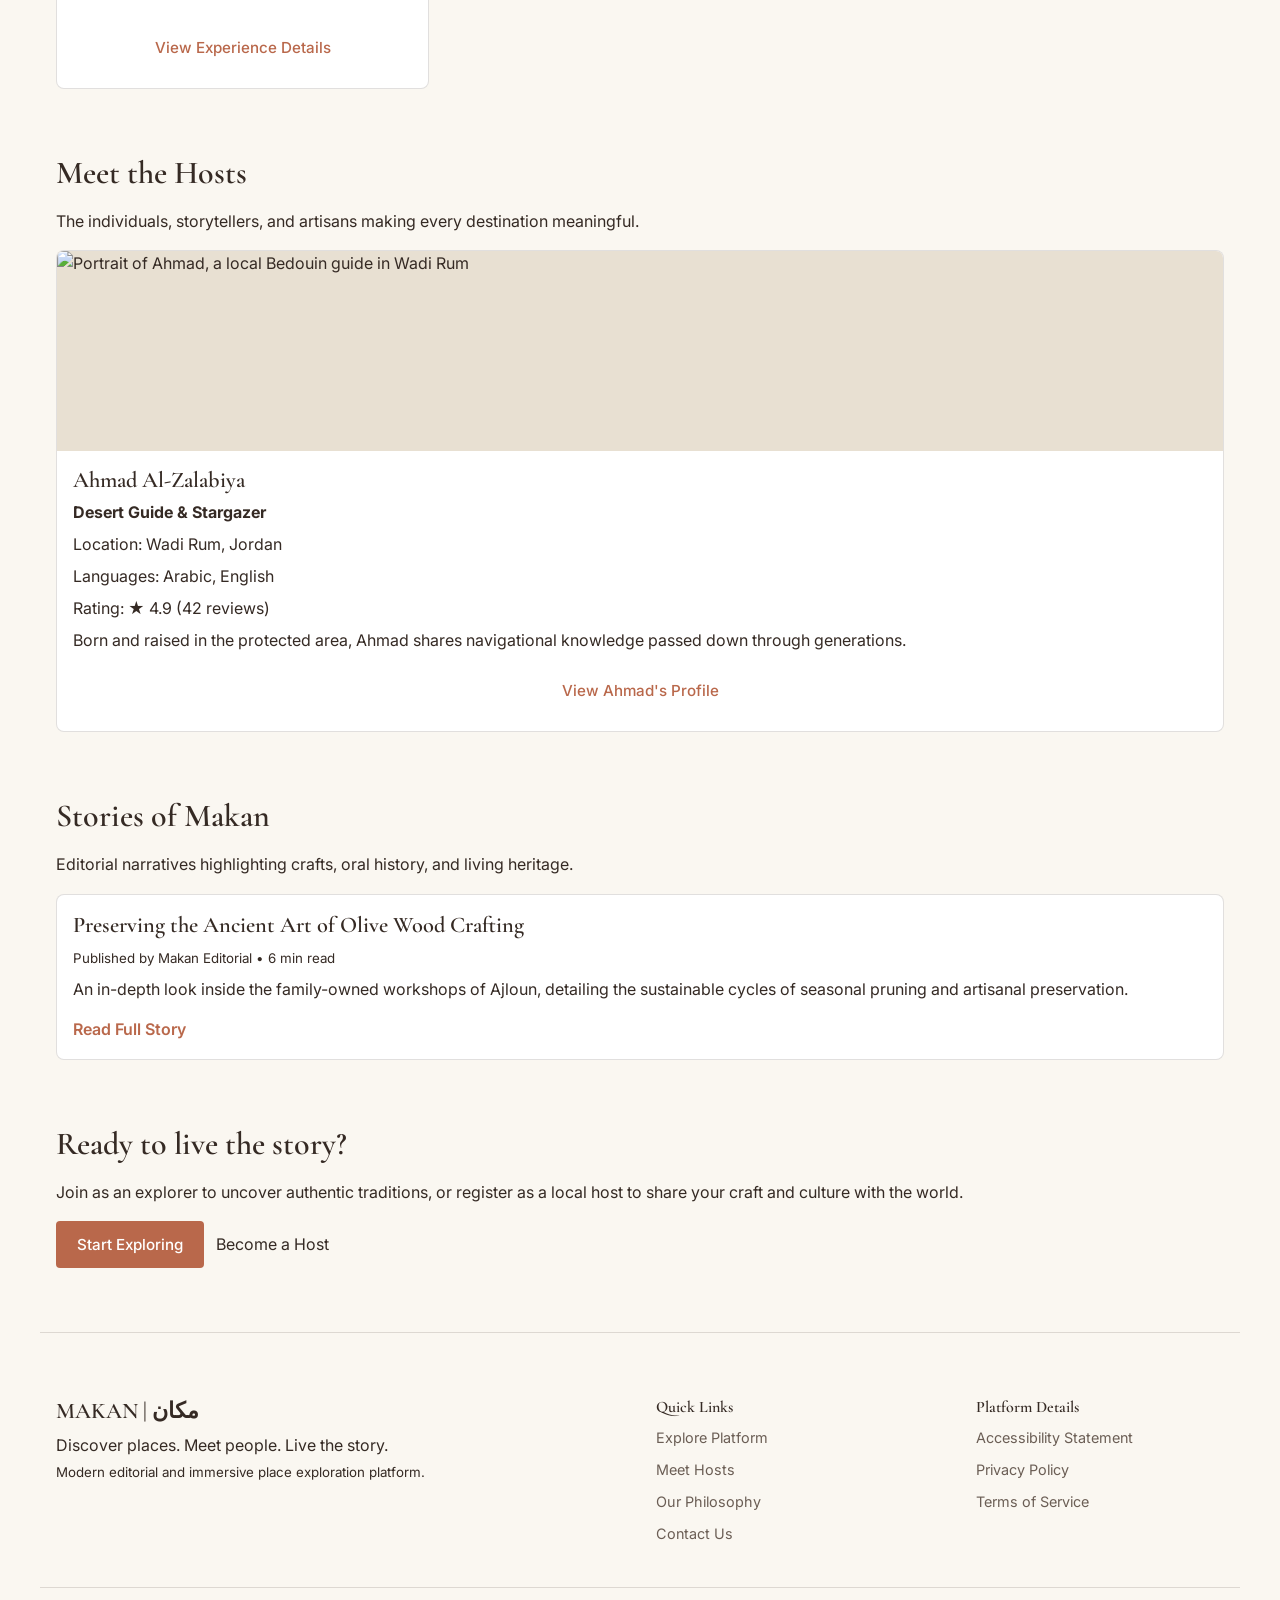
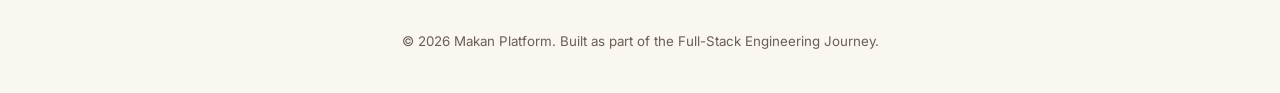
==== commit 5c79a3ac: "update logo" ====
--- a/index.html
+++ b/index.html
@@ -10,7 +10,7 @@
     <!-- 01. MAIN NAV -->
     <header>
         <a href="index.html" aria-label="Makan Home" class="brand-logo">
-            <img src= "assets/icons/logo.svg" alt = "MAKAN | مكان">
+            <img src= "assets/icons/logo.png" alt = "MAKAN | مكان">
         </a>
         <nav aria-label="Primary Navigation">
             <ul>
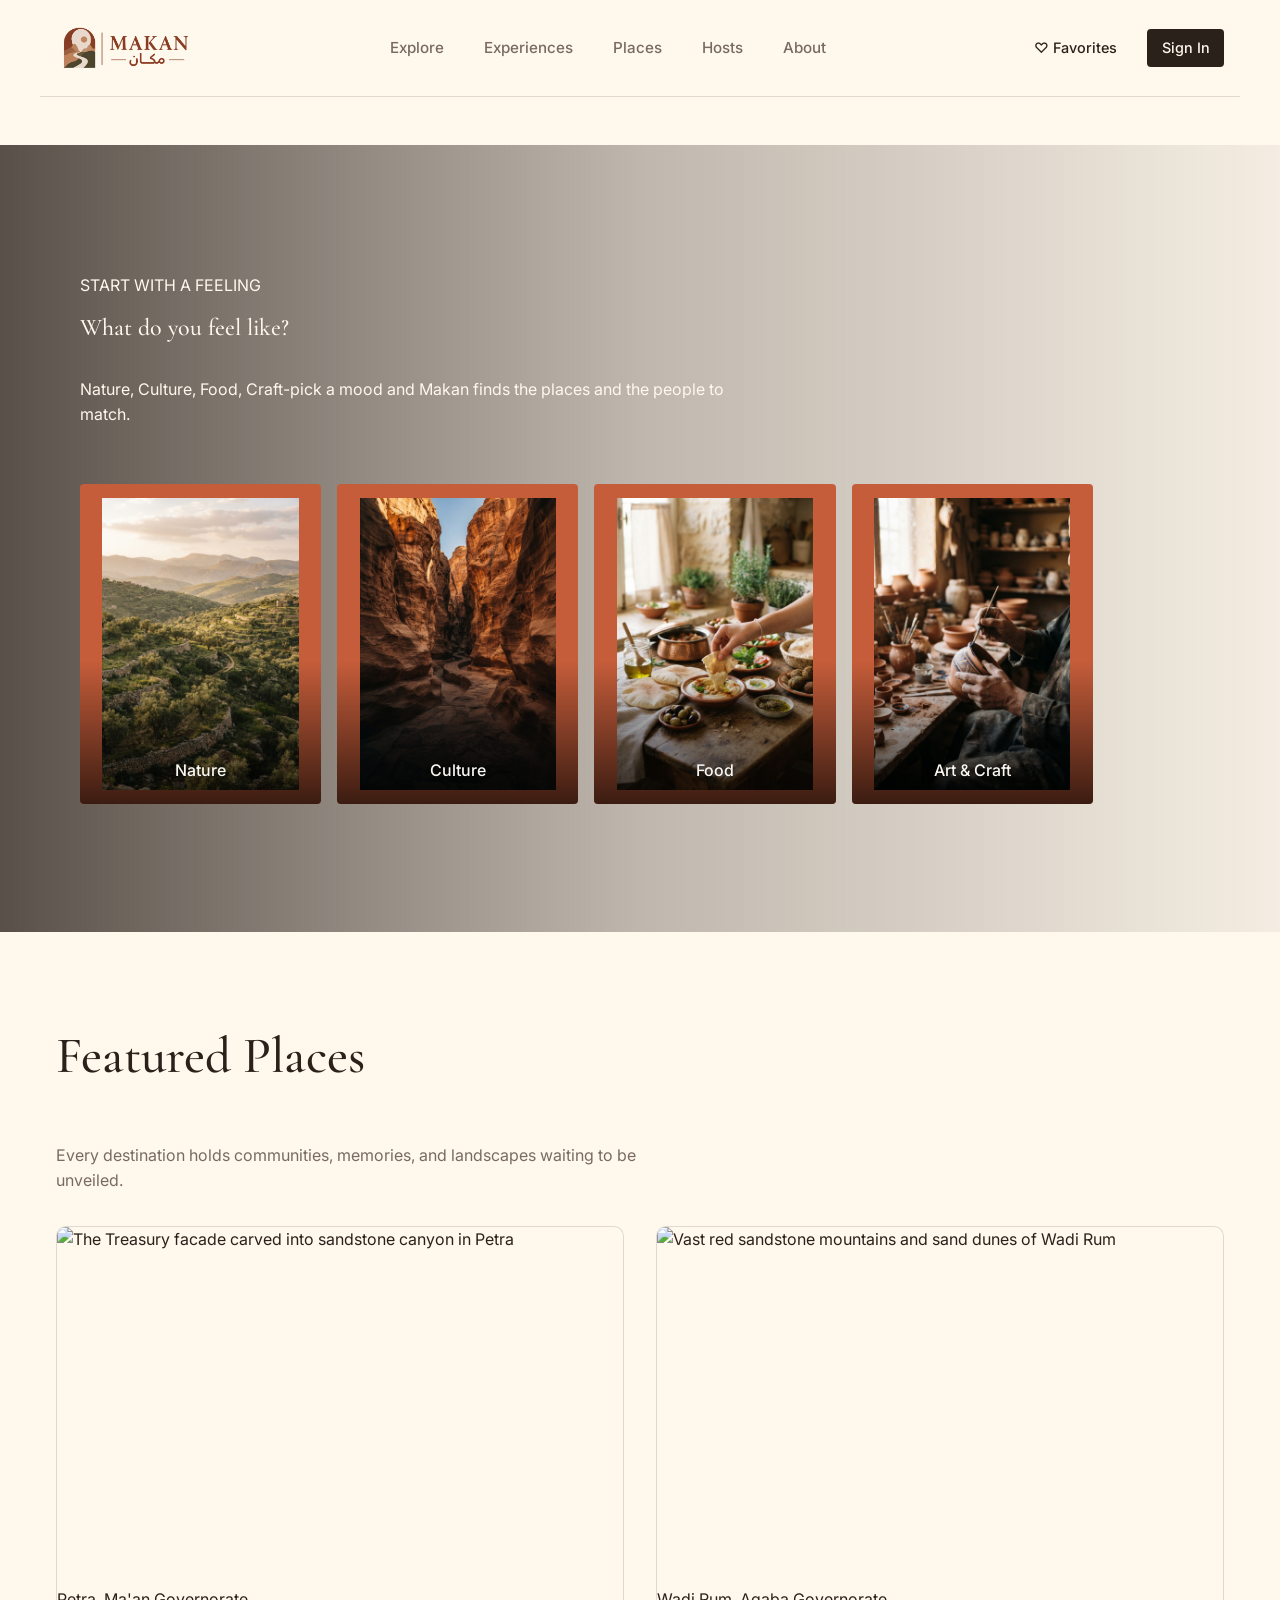
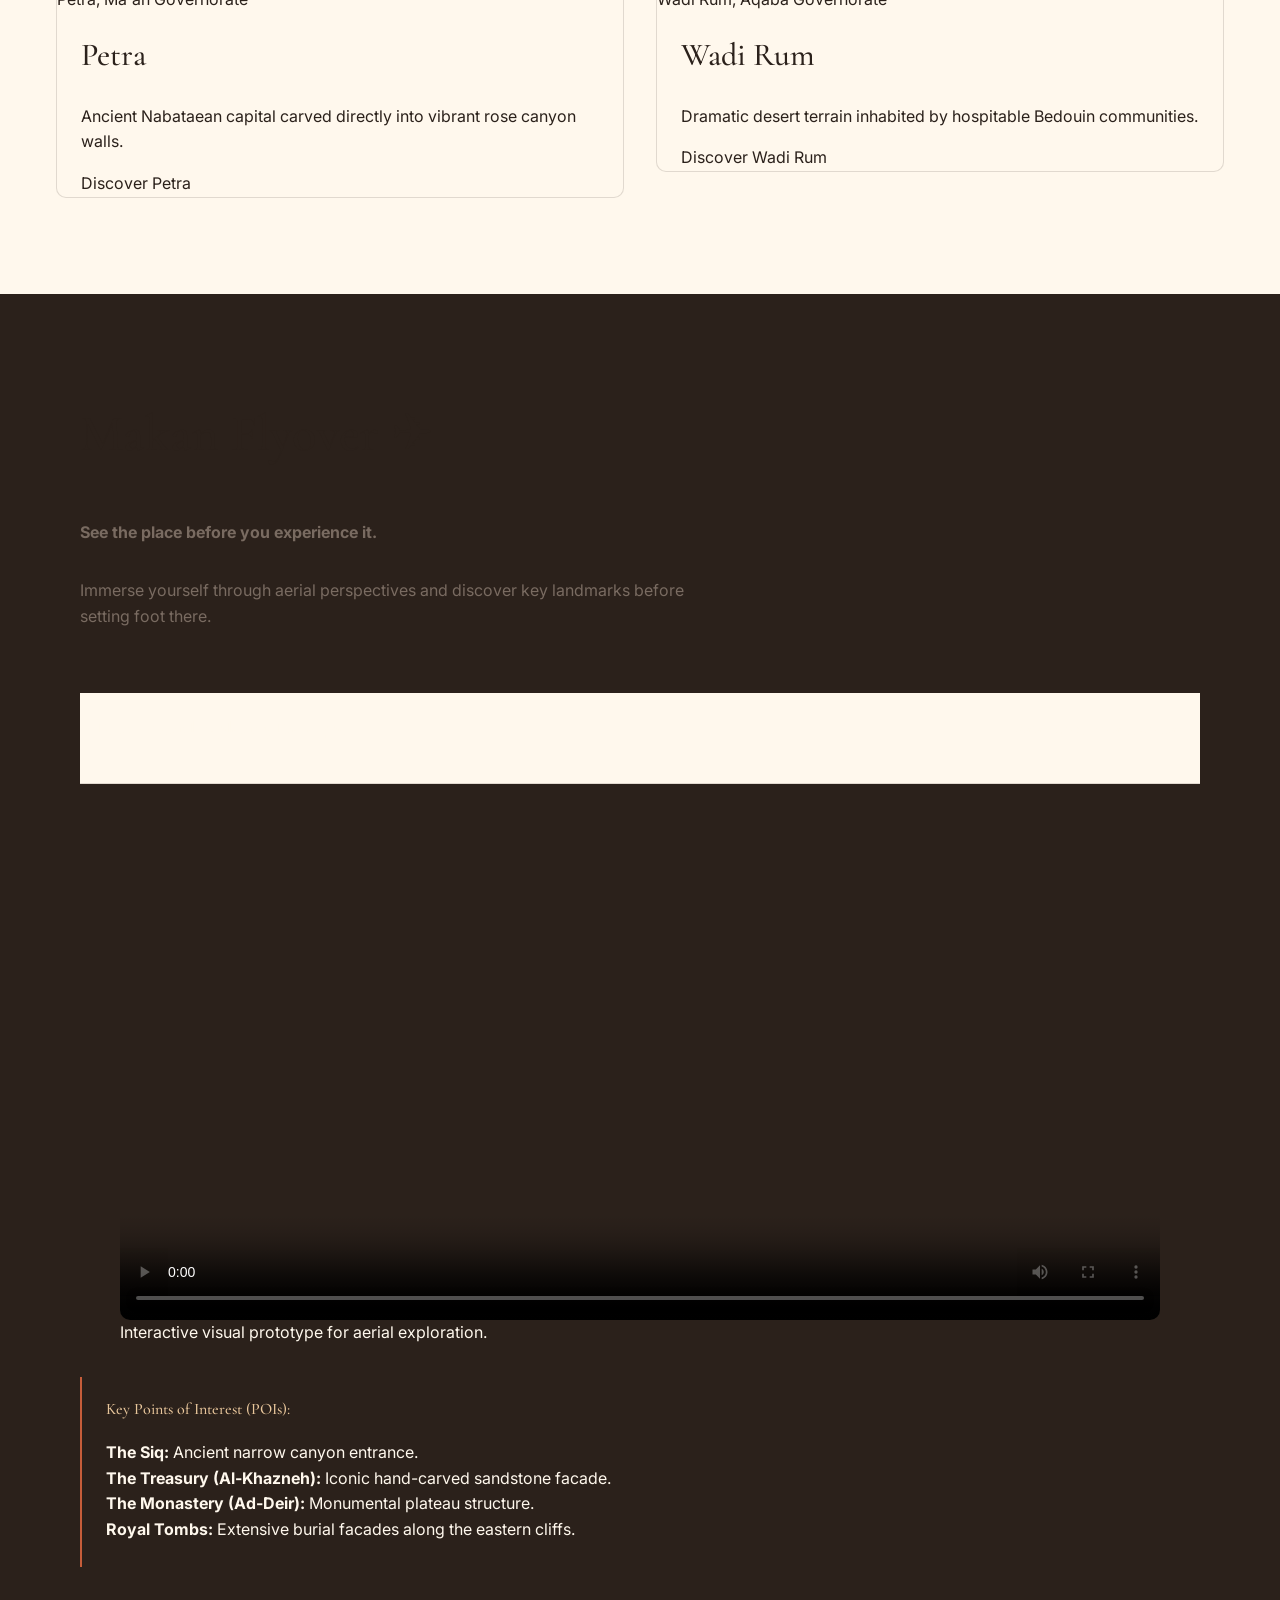
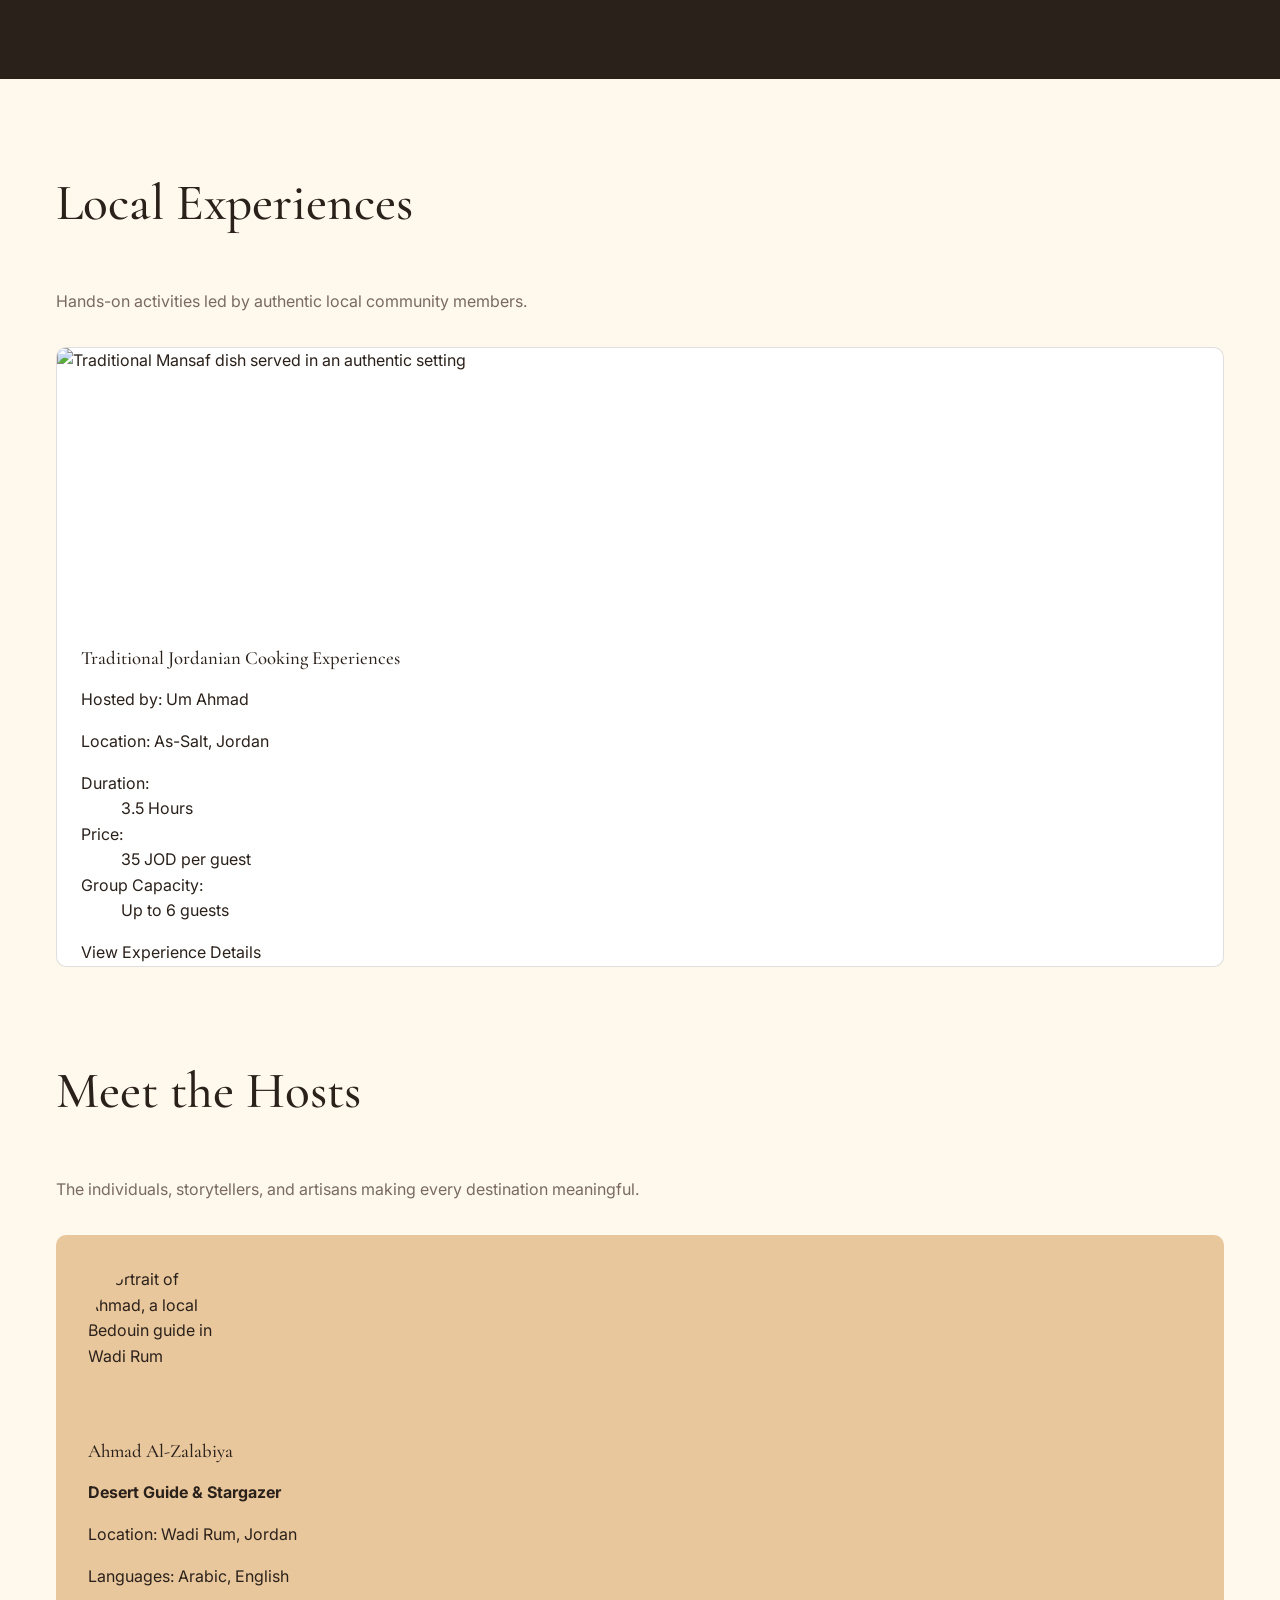
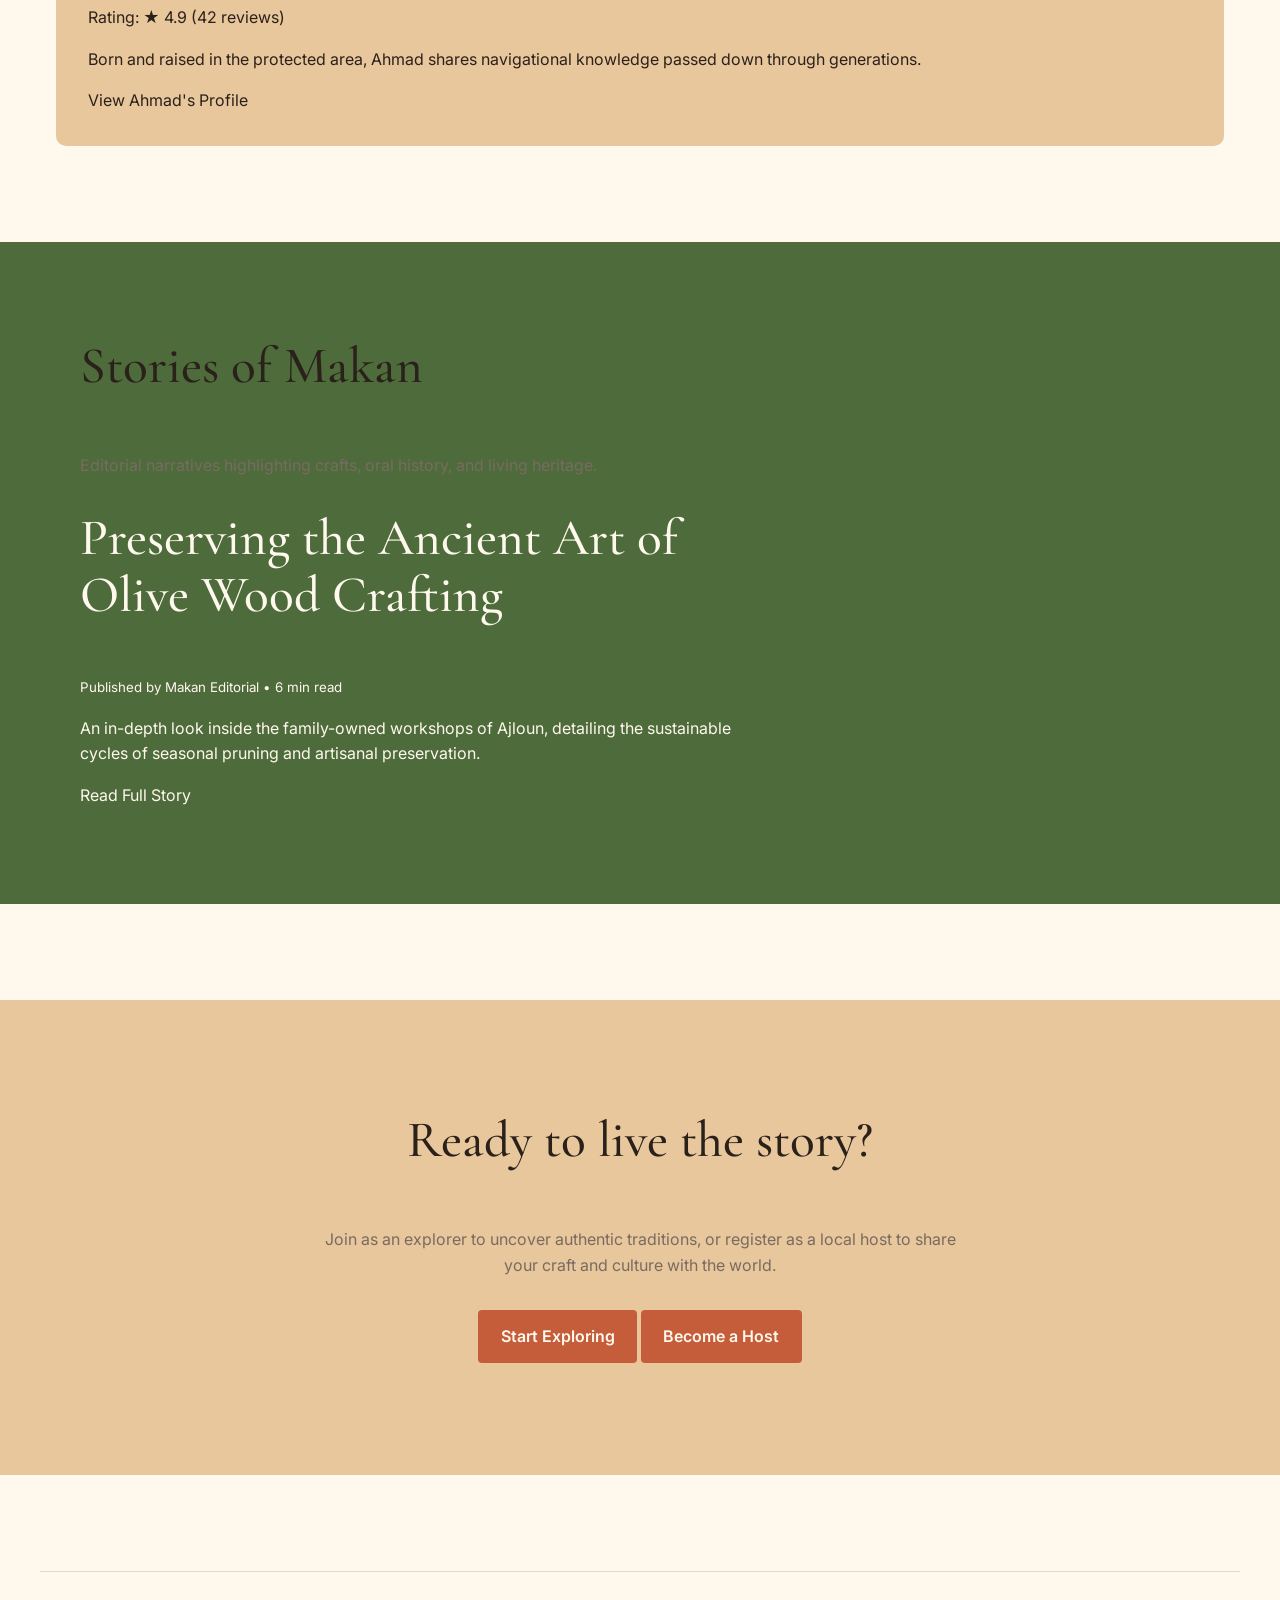
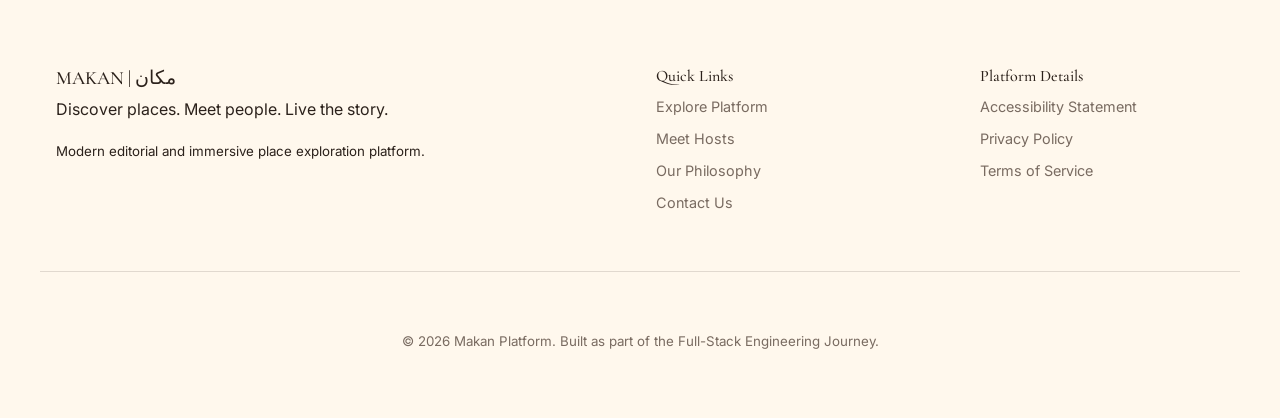
==== commit abe7c45c: "Edit index.html layout.css" ====
--- a/index.html
+++ b/index.html
@@ -32,86 +32,30 @@
     <main>
         <!-- 02. HERO SEC -->
         <section id="hero" aria-labelledby="hero-heading">
-            <h1 id="hero-heading">There's more to a place than a destination.</h1>
-            <p><strong>Discover places. Meet people. Live the story.</strong></p>
-            <p>Discover local experiences, hidden stories, and the people who bring every place to life.</p>
-
-            <div>
-                <a href="pages/explore.html">Explore Makan</a>
-                <a href="#flyover-preview">Preview Makan Flyover</a>
+            <span class ="section-subtitle">START WITH A FEELING</span>
+            <h2 class="section-title">What do you feel like?</h2>
+            <p class="section-desc">Nature, Culture, Food, Craft-pick a mood and Makan finds the places and the people to match.</p>
+
+            <div class="feeling-grid">
+                <a href="pages/explore.html?cat=nature" class="feeling-card">
+                    <img src="assets/images/nature.jpg" alt="Nature in Jordan">
+                    <span class="card-label">Nature</span>
+                </a>
+                <a href="pages/explore.html?cat=culture" class="feeling-card">
+                    <img src="assets/images/culture.jpg" alt="Culture in Jordan">
+                    <span class="card-label">Culture</span>
+                </a>
+                <a href="pages/explore.html?cat=food" class="feeling-card">
+                    <img src="assets/images/food.jpg" alt="Food in Jordan">
+                    <span class="card-label">Food</span>
+                </a>
+                <a href="pages/explore.html?cat=craft" class="feeling-card">
+                    <img src="assets/images/art craft.jpg" alt="Art and Craft">
+                    <span class="card-label">Art & Craft</span>
+                </a>
+
             </div>
-        </section>
-
-        <!-- 03. CATEGORIES: WHAT DO YOU FEEL LIKE -->
-        <section id="categories" aria-labelledby="categories-heading">
-            <h2 id="categories-heading">What do you feel like?</h2>
-            <p>Select an experience type to start exploring:</p>
-
-            <ul>
-                <li>
-                    <article>
-                        <h3>🌿 Nature</h3>
-                        <p>Valleys, reserves, and outdoors tranquility.</p>
-                        <a href="pages/explore.html?cat=nature">Browse Nature</a>
-                    </article>
-                </li>
-                <li>
-                    <article>
-                        <h3>🏺 Culture</h3>
-                        <p>Living traditions, history, and heritage.</p>
-                        <a href="pages/explore.html?cat=culture">Browse Culture</a>
-                    </article>
-                </li>
-                <li>
-                    <article>
-                        <h3>🍴 Food</h3>
-                        <p>Home-cooked dishes and culinary traditions.</p>
-                        <a href="pages/explore.html?cat=food">Browse Food</a>
-                    </article>
-                </li>
-                <li>
-                    <article>
-                        <h3>🎨 Art &amp; Crafts</h3>
-                        <p>Pottery, weaving, and traditional artisan work.</p>
-                        <a href="pages/explore.html?cat=art">Browse Crafts</a>
-                    </article>
-                </li>
-                <li>
-                    <article>
-                        <h3>🥾 Adventure</h3>
-                        <p>Hiking trails, canyons, and desert expeditions.</p>
-                        <a href="pages/explore.html?cat=adventure">Browse Adventure</a>
-                    </article>
-                </li>
-                <li>
-                    <article>
-                        <h3>📸 Photography</h3>
-                        <p>Guided scenic viewpoints and golden hour spots.</p>
-                        <a href="pages/explore.html?cat=photography">Browse Photography</a>
-                    </article>
-                </li>
-                <li>
-                    <article>
-                        <h3>☕ Local Life</h3>
-                        <p>Neighborhood walks, community spaces, and stories.</p>
-                        <a href="pages/explore.html?cat=local-life">Browse Local Life</a>
-                    </article>
-                </li>
-                <li>
-                    <article>
-                        <h3>👨‍👩‍👧 Family</h3>
-                        <p>Accessible and engaging activities for all ages.</p>
-                        <a href="pages/explore.html?cat=family">Browse Family</a>
-                    </article>
-                </li>
-                <li>
-                    <article>
-                        <h3>🌙 Slow Experiences</h3>
-                        <p>Stargazing, quiet retreats, and mindful stays.</p>
-                        <a href="pages/explore.html?cat=slow">Browse Slow</a>
-                    </article>
-                </li>
-            </ul>
+            
         </section>
 
         <!-- 04. FEATURED PLACES -->
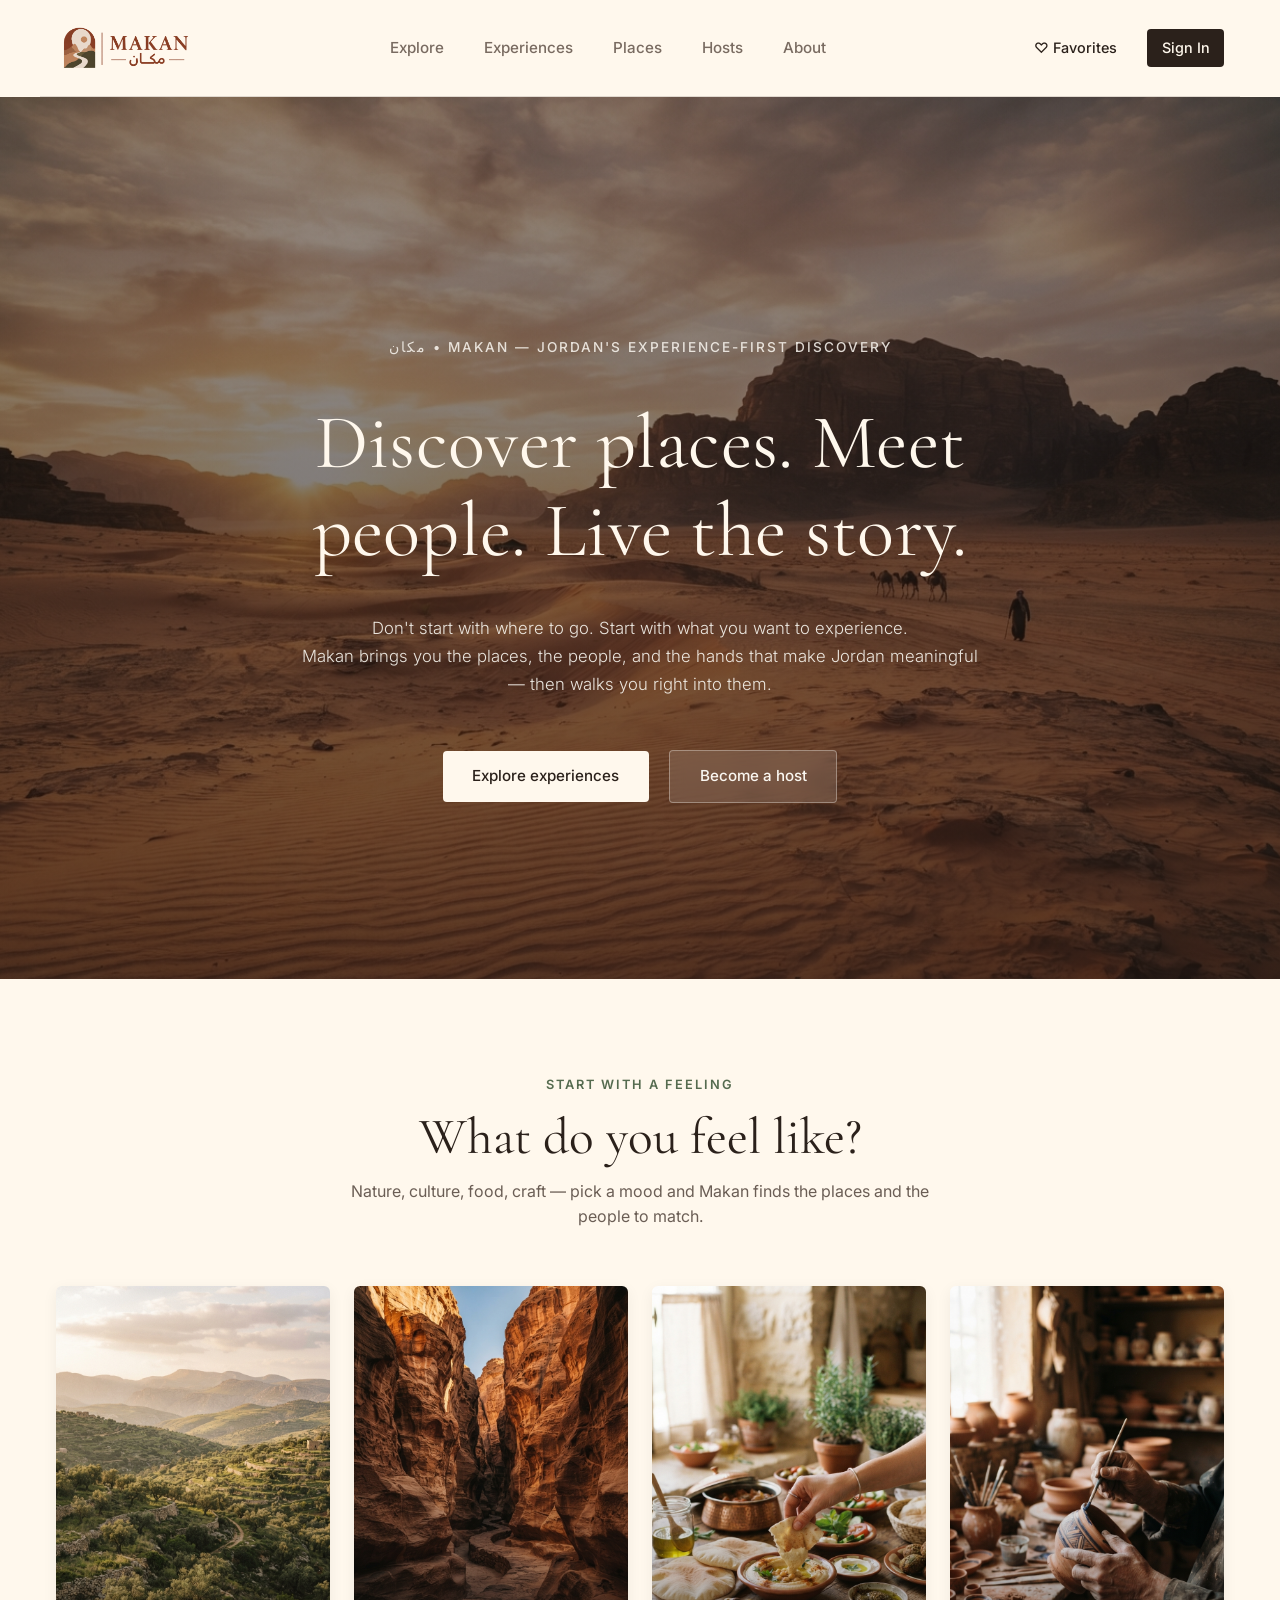
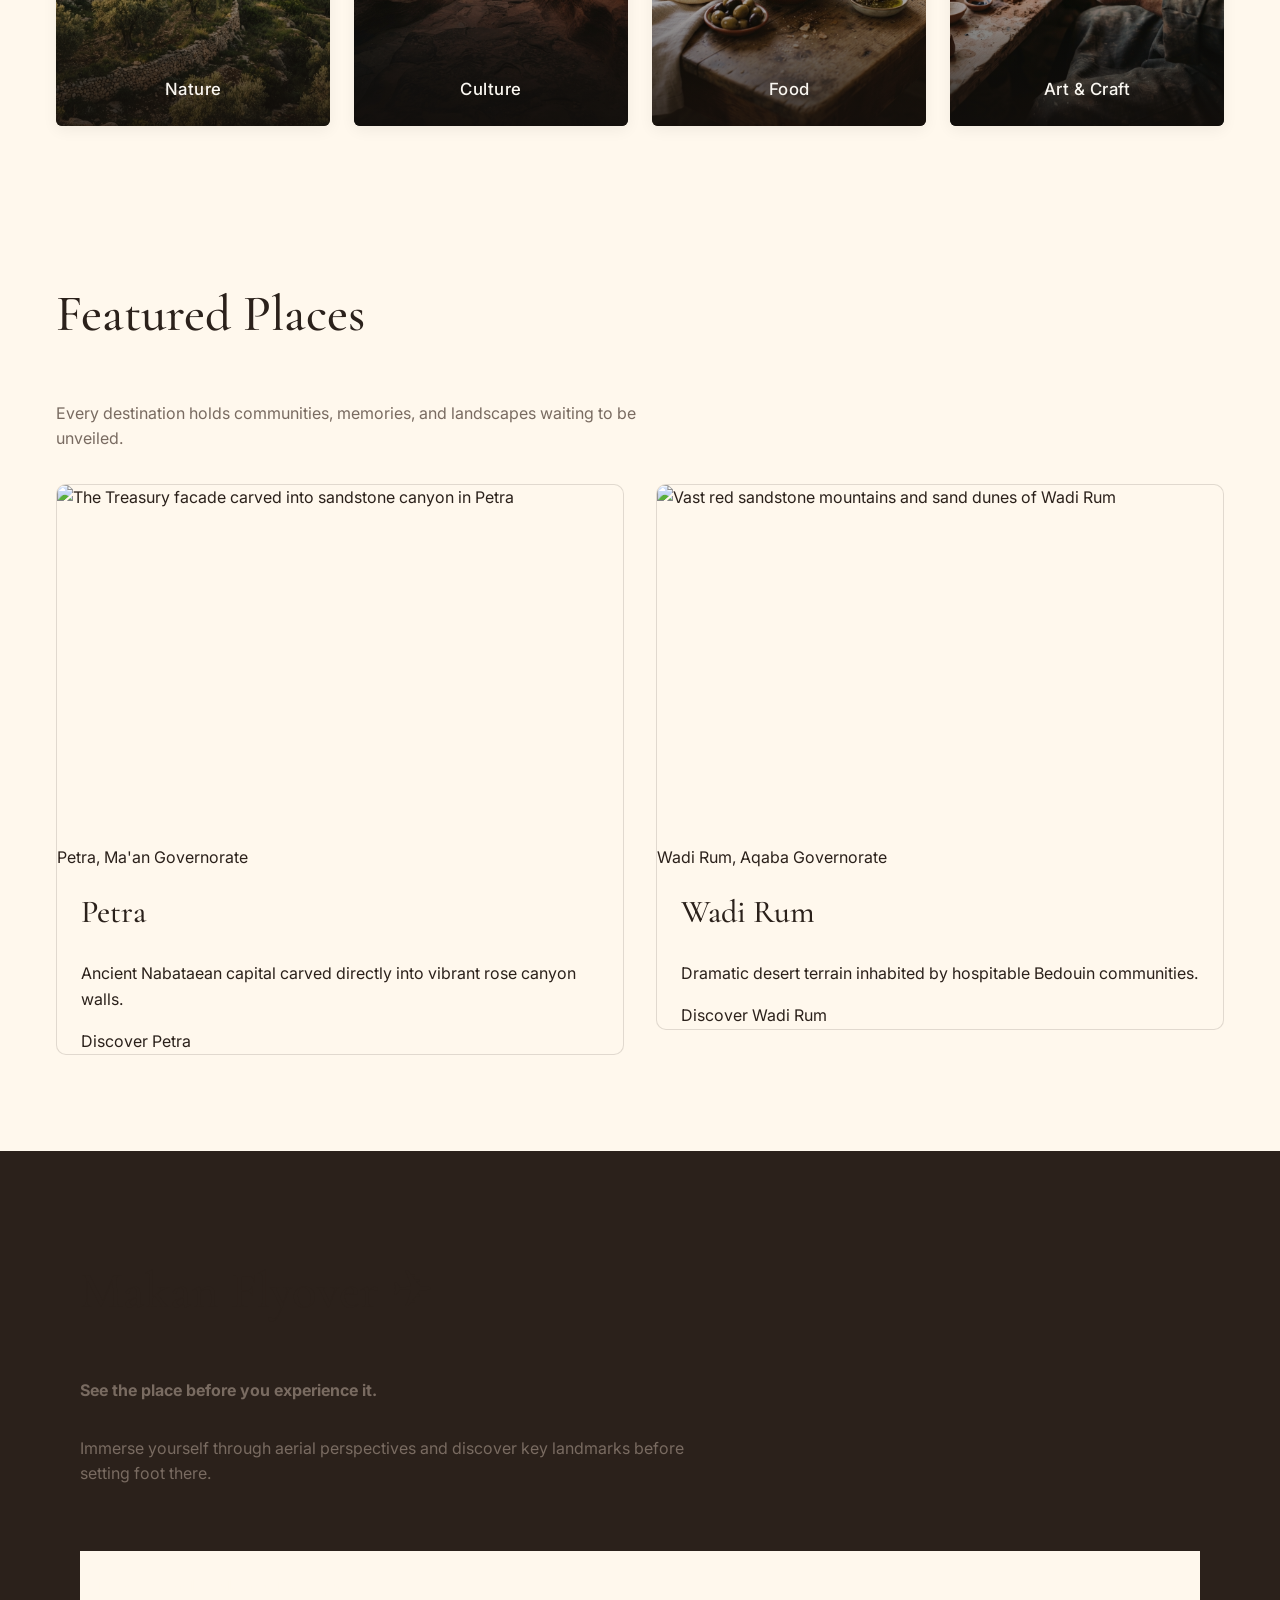
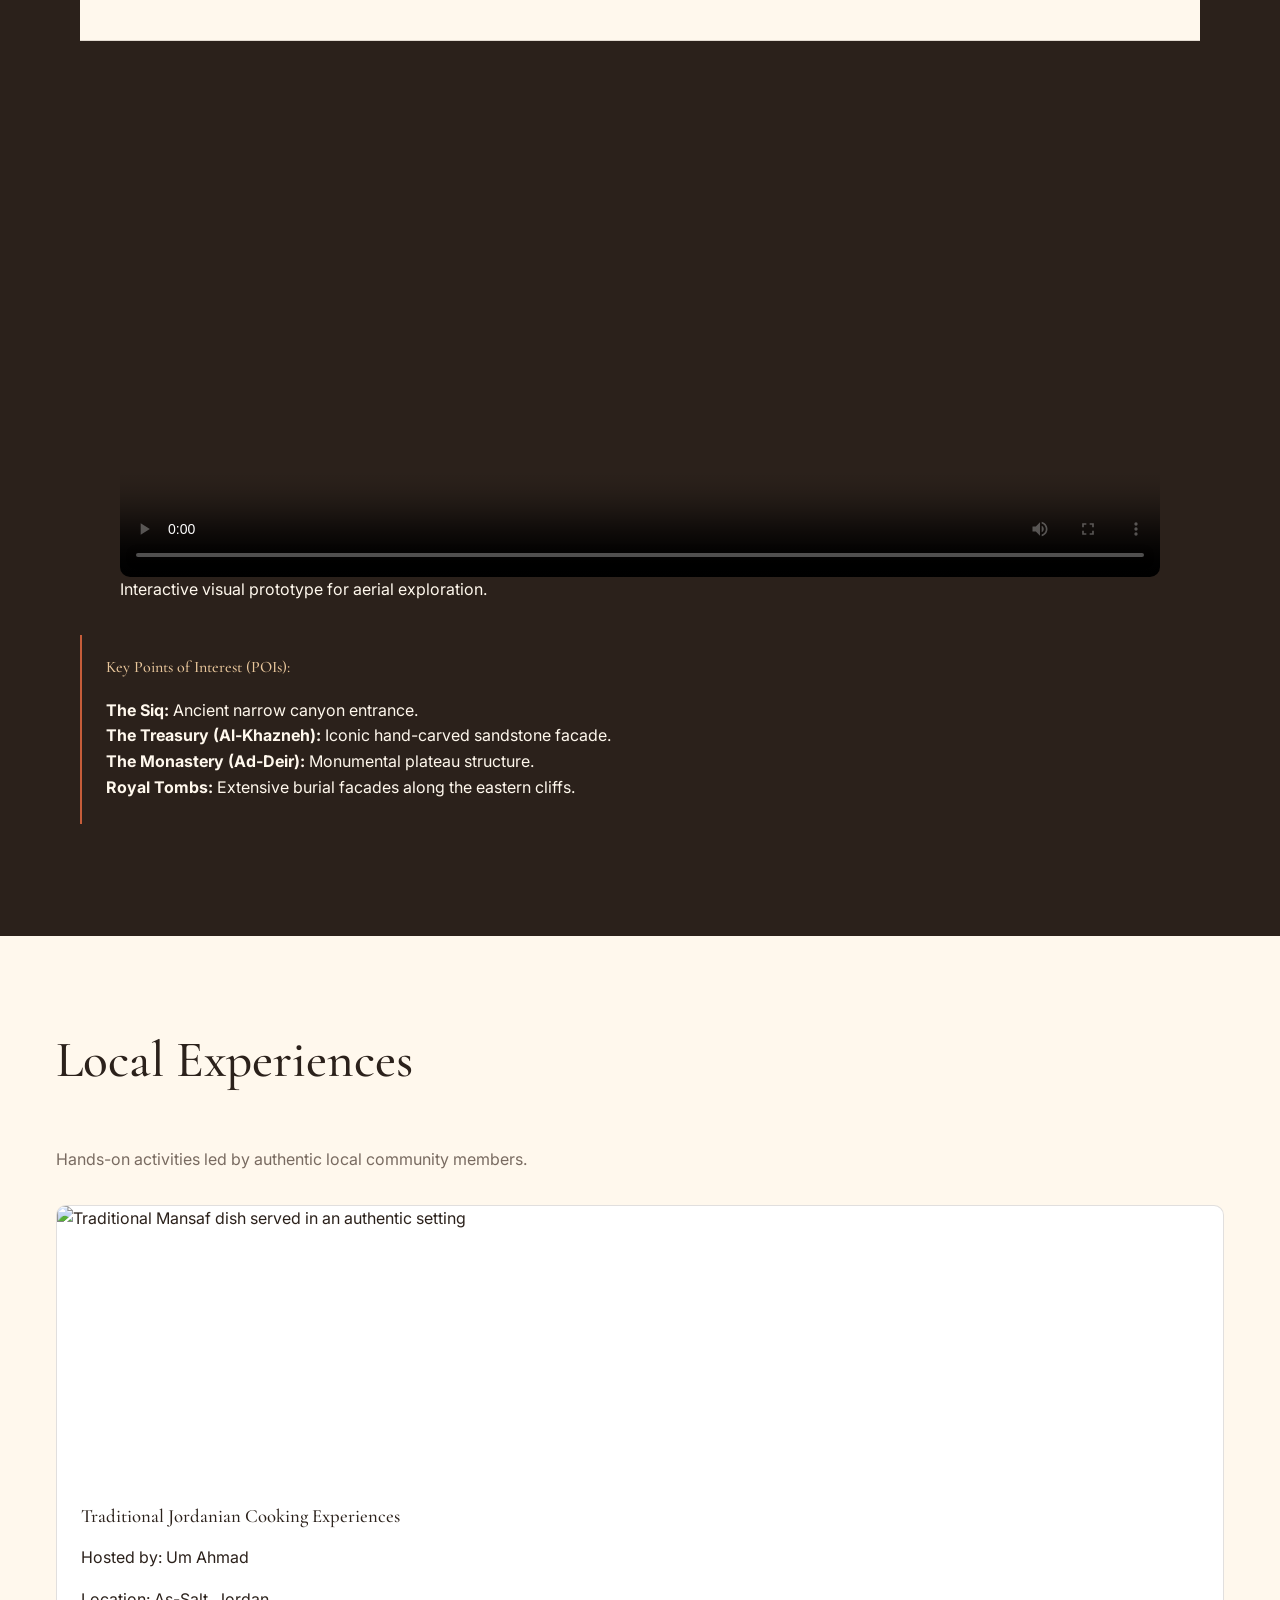
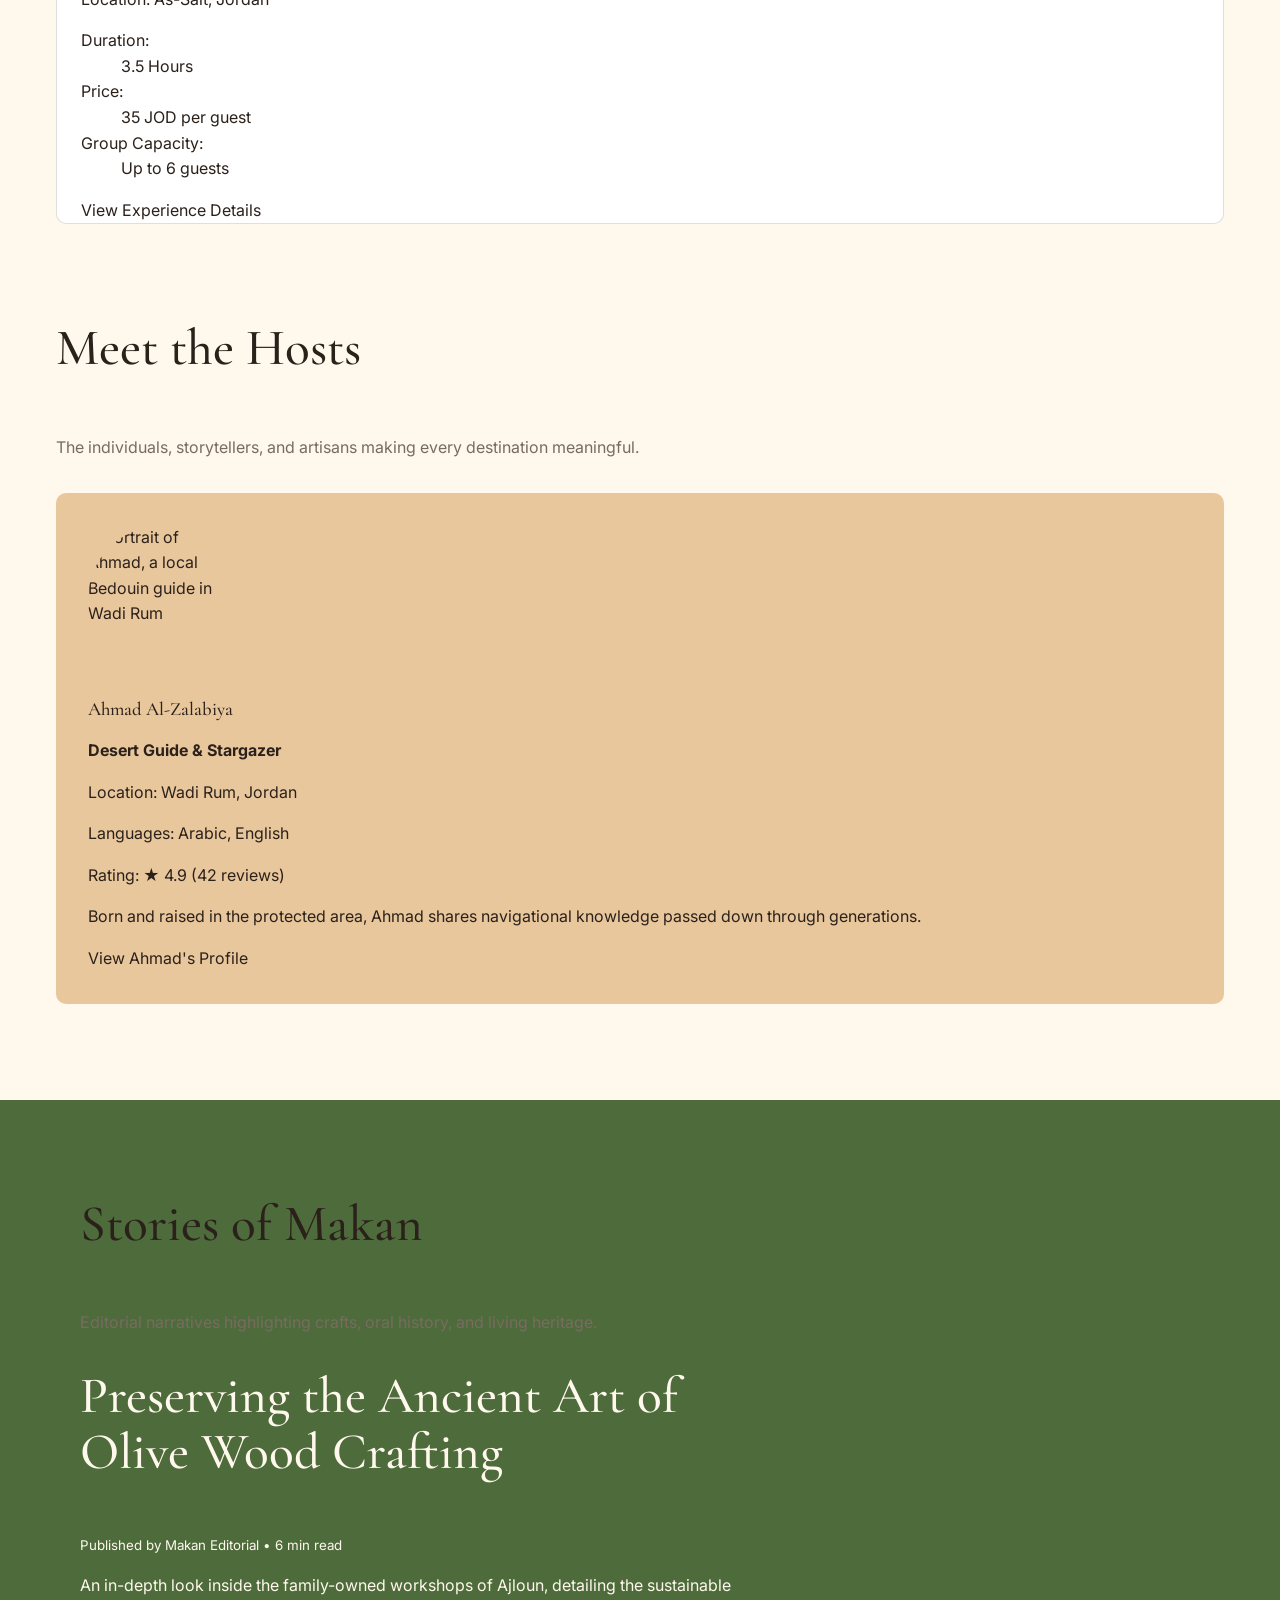
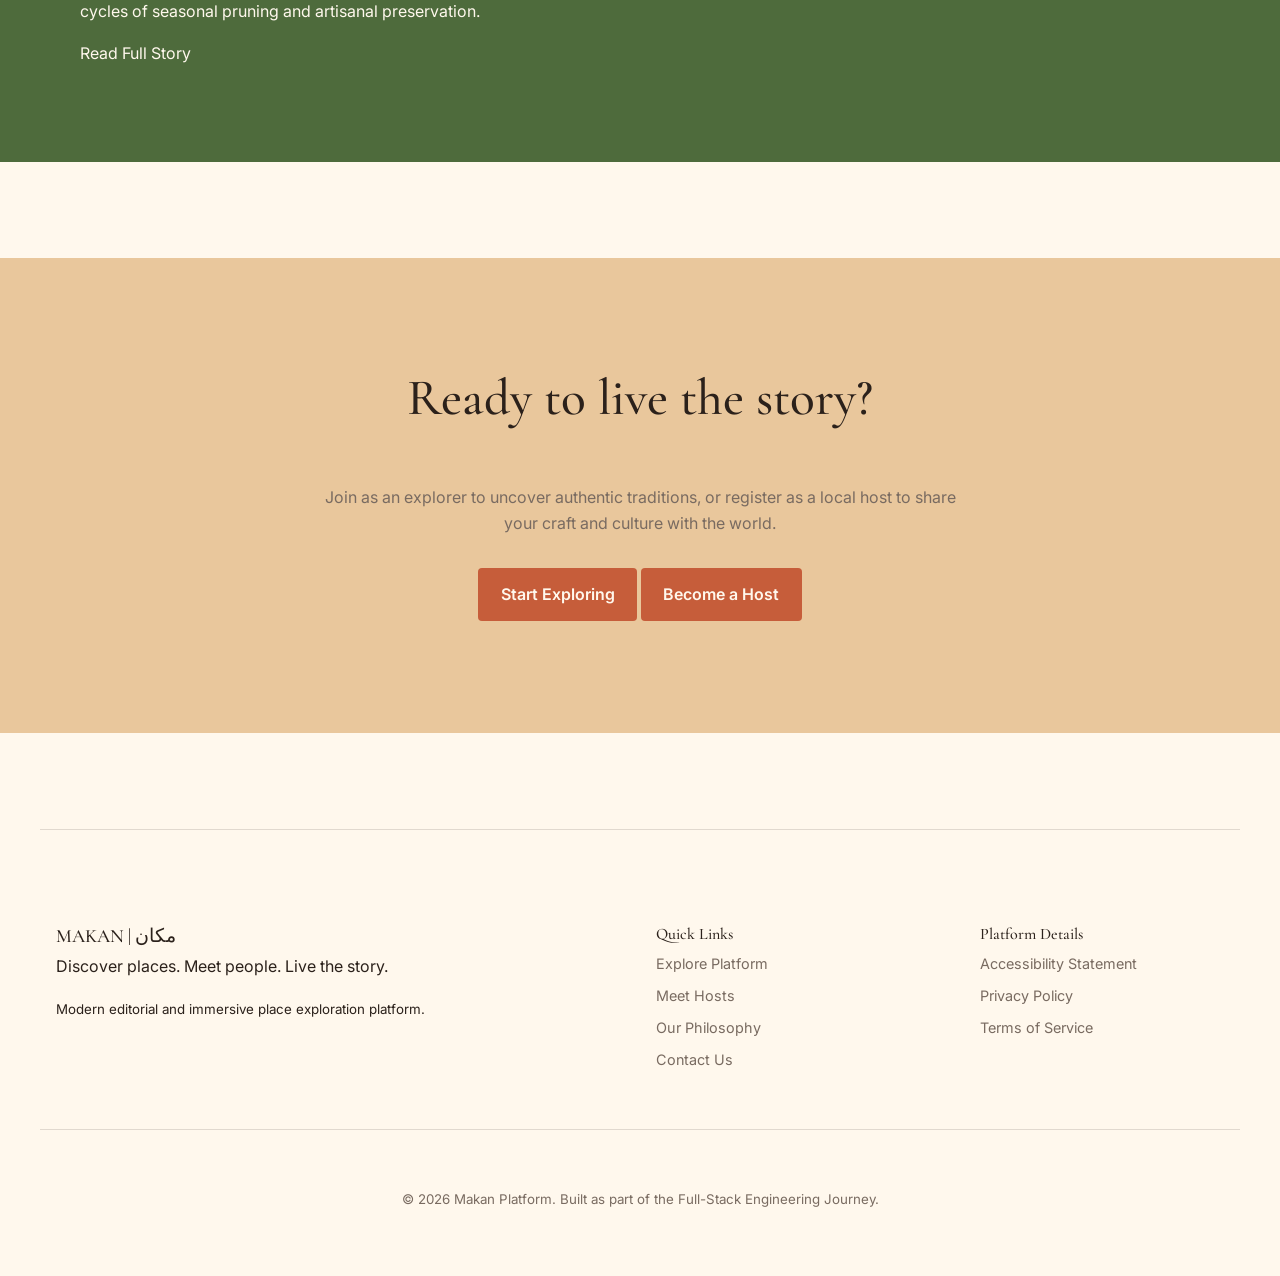
==== commit 751c27a5: "Edit layout.css" ====
--- a/index.html
+++ b/index.html
@@ -5,12 +5,13 @@
     <meta name="viewport" content="width=device-width, initial-scale=1.0">
     <title>MAKAN | مكان - Discover places. Meet people. Live the story.</title>
     <link rel="stylesheet" href="css/style.css">
+    <link rel="stylesheet" href="css/layout.css">
 </head>
 <body>
     <!-- 01. MAIN NAV -->
     <header>
         <a href="index.html" aria-label="Makan Home" class="brand-logo">
-            <img src= "assets/icons/logo.png" alt = "MAKAN | مكان">
+            <img src="assets/icons/logo.png" alt="MAKAN | مكان">
         </a>
         <nav aria-label="Primary Navigation">
             <ul>
@@ -30,13 +31,33 @@
 
     <!-- MAIN CONTENT -->
     <main>
-        <!-- 02. HERO SEC -->
-        <section id="hero" aria-labelledby="hero-heading">
-            <span class ="section-subtitle">START WITH A FEELING</span>
-            <h2 class="section-title">What do you feel like?</h2>
-            <p class="section-desc">Nature, Culture, Food, Craft-pick a mood and Makan finds the places and the people to match.</p>
-
-            <div class="feeling-grid">
+        <!-- 02. HERO SECTION (CINEMATIC DISCOVERY) -->
+        <section id="hero" class="hero-cinematic" aria-labelledby="hero-heading">
+            <img src="assets/images/hero.jpg" alt="Wadi Rum Desert at Sunset" class="hero-bg-img">
+            <div class ="hero-overlay"></div>
+            <div class="hero-content">
+                <span class="hero-badge">مكان • MAKAN — JORDAN'S EXPERIENCE-FIRST DISCOVERY</span>
+                <h1 id="hero-heading" class="hero-title">Discover places. Meet people. Live the story.</h1>
+                <p class="hero-desc">
+                    Don't start with where to go. Start with what you want to experience.<br>
+                    Makan brings you the places, the people, and the hands that make Jordan meaningful — then walks you right into them.
+                </p>
+                <div class="hero-actions">
+                    <a href="pages/experiences.html" class="btn-primary">Explore experiences</a>
+                    <a href="pages/hosts.html" class="btn-secondary-glass">Become a host</a>
+                </div>
+            </div>
+        </section>
+
+        <!-- 03. WHAT DO YOU FEEL LIKE? (MOOD CARDS) -->
+        <section id="feelings" class="feelings-section" aria-labelledby="feelings-heading">
+             <div class="section-header-center">
+                <span class="section-subtitle">START WITH A FEELING</span>
+                <h2 id="feelings-heading" class="section-title">What do you feel like?</h2>
+                <p class="section-desc">Nature, culture, food, craft — pick a mood and Makan finds the places and the people to match.</p>
+             </div>
+
+             <div class="feelings-grid">
                 <a href="pages/explore.html?cat=nature" class="feeling-card">
                     <img src="assets/images/nature.jpg" alt="Nature in Jordan">
                     <span class="card-label">Nature</span>
@@ -51,11 +72,9 @@
                 </a>
                 <a href="pages/explore.html?cat=craft" class="feeling-card">
                     <img src="assets/images/art craft.jpg" alt="Art and Craft">
-                    <span class="card-label">Art & Craft</span>
-                </a>
-
-            </div>
-            
+                    <span class="card-label">Art &amp; Craft</span>
+                </a>
+             </div>
         </section>
 
         <!-- 04. FEATURED PLACES -->
@@ -63,7 +82,7 @@
             <h2 id="featured-places-heading">Featured Places</h2>
             <p>Every destination holds communities, memories, and landscapes waiting to be unveiled.</p>    
 
-            <ul>
+            <ul class="places-grid">
                 <li>
                     <article>
                         <figure>
@@ -103,7 +122,7 @@
                 <figure>
                     <video controls poster="assets/images/flyover-poster.jpg" width="640">
                         <source src="assets/videos/petra-aerial-mock.mp4" type="video/mp4">
-                        <p>Your browser does not support HTML5 video. You can download the preview <a href="assets/videos/petra-aerial-mock.mp4">here</a>.</p>
+                        <p>Your browser does not support HTML5 video.</p>
                     </video>
                     <figcaption>Interactive visual prototype for aerial exploration.</figcaption>
                 </figure>
@@ -135,7 +154,6 @@
                         <p>Hosted by: <a href="pages/host-profile.html?id=um-ahmad">Um Ahmad</a></p>
                         <p>Location: As-Salt, Jordan</p>
 
-                        <!-- METADATA using Description List -->
                         <dl>
                             <dt>Duration:</dt>
                             <dd>3.5 Hours</dd>
--- a/css/layout.css
+++ b/css/layout.css
@@ -0,0 +1,450 @@
+/* ==========================================================================
+   01. PAGE WRAPPER & CONTAINER
+   ========================================================================== */
+.container,
+header,
+main > section,
+footer > div,
+footer > nav {
+  width: 100%;
+  max-width: var(--max-width, 1200px);
+  margin-left: auto;
+  margin-right: auto;
+  padding-left: var(--space-sm, 1rem);
+  padding-right: var(--space-sm, 1rem);
+}
+
+/* ==========================================================================
+   02. MAIN NAV
+   ========================================================================== */
+header {
+  display: flex;
+  flex-direction: column;
+  align-items: center;
+  gap: var(--space-sm, 1rem);
+  padding-top: var(--space-sm, 1rem);
+  padding-bottom: var(--space-sm, 1rem);
+  border-bottom: 1px solid var(--border-color, #E8E0D2);
+  background-color: var(--bg-main, #FAF7F1);
+}
+
+/* Brand Logo (Image / SVG Rules) */
+.brand-logo,
+header > a[aria-label="Makan Home"] {
+  display: inline-flex;
+  align-items: center;
+  text-decoration: none;
+}
+
+.brand-logo img,
+header > a[aria-label="Makan Home"] img {
+  height: 48px;
+  width: auto;
+  display: block;
+  object-fit: contain;
+}
+
+/* Primary Navigation Links */
+header nav[aria-label="Primary Navigation"] ul {
+  display: flex;
+  flex-wrap: wrap;
+  justify-content: center;
+  gap: var(--space-sm, 1rem);
+  list-style: none;
+  padding: 0;
+  margin: 0;
+}
+
+header nav[aria-label="Primary Navigation"] a {
+  font-size: 0.95rem;
+  font-weight: 500;
+  color: var(--text-muted, #6B5E55);
+  text-decoration: none;
+  padding: 0.25rem 0.5rem;
+  transition: color 0.2s ease;
+}
+
+header nav[aria-label="Primary Navigation"] a:hover {
+  color: var(--accent-color, #B9684B);
+}
+
+/* Action Links (Favorites & Sign In) */
+header > div {
+  display: flex;
+  align-items: center;
+  gap: var(--space-sm, 1rem);
+}
+
+header > div a {
+  font-size: 0.9rem;
+  font-weight: 500;
+  padding: 0.45rem 0.9rem;
+  border-radius: var(--radius-sm, 4px);
+  text-decoration: none;
+}
+
+header > div a[href*="login.html"] {
+  background-color: var(--color-deep-brown, #352A24);
+  color: var(--color-cream, #FAF7F1);
+  transition: background-color 0.2s ease;
+}
+
+header > div a[href*="login.html"]:hover {
+  background-color: var(--color-terracotta, #B9684B);
+}
+
+/* ==========================================================================
+   02.1 HERO SECTION (PERFECTLY CENTERED EDITORIAL)
+   ========================================================================== */
+.hero-cinematic {
+  position: relative;
+  width: 100%;
+  min-height: 92vh;
+  display: flex;
+  align-items: center;      /* توسيط عمودي في منتصف الشاشة */
+  justify-content: center;  /* توسيط أفقي */
+  text-align: center;
+  overflow: hidden;
+  margin-bottom: var(--space-xl, 3rem);
+}
+
+.hero-cinematic .hero-bg-img {
+  position: absolute;
+  top: 0;
+  left: 0;
+  width: 100%;
+  height: 100%;
+  object-fit: cover;
+  object-position: center;
+  z-index: 1;
+}
+
+.hero-cinematic::before {
+  content: '';
+  position: absolute;
+  inset: 0;
+  background: linear-gradient(
+    to bottom,
+    rgba(30, 20, 15, 0.45) 0%,
+    rgba(30, 20, 15, 0.68) 100%
+  );
+  z-index: 2;
+}
+
+/* الحاوية: تم توسيعها لتتسع للعنوان التحريري براحة */
+.hero-content {
+  position: relative;
+  z-index: 3;
+  width: 100%;
+  max-width: 980px;         /* يعطي مساحة كافية للعنوان ليمتد مثل التصميم */
+  margin: 0 auto;
+  padding: 3rem 1.5rem;
+  color: var(--color-cream, #FAF7F1);
+  display: flex;
+  flex-direction: column;
+  align-items: center;      /* يضمن توسيط كل عنصر بداخله بدقة */
+}
+
+.hero-badge {
+  font-family: var(--font-body, 'Inter', sans-serif);
+  font-size: 0.85rem;
+  font-weight: 500;
+  letter-spacing: 2px;
+  text-transform: uppercase;
+  color: rgba(250, 247, 241, 0.85);
+  margin-bottom: 1.5rem;
+}
+
+/* العنوان التحريري الأنيق على سطرين متوازنين */
+.hero-title {
+  font-family: var(--font-heading, 'Cormorant Garamond', Georgia, serif);
+  font-size: clamp(2.4rem, 5.2vw, 4.2rem);
+  font-weight: 400;
+  line-height: 1.15;
+  color: #FFFFFF;
+  margin-bottom: 1.5rem;
+  max-width: 850px;         /* يتحكم بعدد الكلمات في كل سطر */
+  letter-spacing: 0.3px;
+}
+
+.hero-desc {
+  font-family: var(--font-body, 'Inter', sans-serif);
+  font-size: 1.05rem;
+  line-height: 1.65;
+  color: rgba(250, 247, 241, 0.9);
+  max-width: 700px;
+  margin-bottom: 2.2rem;
+  font-weight: 300;
+}
+
+.hero-actions {
+  display: flex;
+  gap: 1.25rem;
+  justify-content: center;
+  align-items: center;
+  flex-wrap: wrap;
+}
+
+.btn-primary {
+  background-color: var(--color-cream, #FAF7F1);
+  color: var(--color-deep-brown, #352A24);
+  padding: 0.85rem 1.85rem;
+  font-weight: 500;
+  font-size: 0.95rem;
+  border-radius: var(--radius-sm, 4px);
+  text-decoration: none;
+  transition: all 0.25s ease;
+}
+
+.btn-primary:hover {
+  background-color: var(--color-terracotta, #B9684B);
+  color: #FFFFFF;
+}
+
+.btn-secondary-glass {
+  background: rgba(255, 255, 255, 0.12);
+  backdrop-filter: blur(8px);
+  -webkit-backdrop-filter: blur(8px);
+  color: #FAF7F1;
+  border: 1px solid rgba(250, 247, 241, 0.35);
+  padding: 0.85rem 1.85rem;
+  font-weight: 500;
+  font-size: 0.95rem;
+  border-radius: var(--radius-sm, 4px);
+  text-decoration: none;
+  transition: all 0.25s ease;
+}
+
+.btn-secondary-glass:hover {
+  background: rgba(255, 255, 255, 0.25);
+  border-color: #FAF7F1;
+}
+/* ==========================================================================
+   03. MAIN SECTIONS 
+   ========================================================================== */
+main {
+  display: flex;
+  flex-direction: column;
+  gap: var(--space-xl, 3rem);
+  padding-top: 0;
+  padding-bottom: var(--space-xl, 3rem);
+}
+
+main > section {
+  display: flex;
+  flex-direction: column;
+  gap: var(--space-sm, 1rem);
+}
+
+/* ==========================================================================
+   04. FEELINGS / MOOD SECTION (CLEAN 4-COLUMN EDITORIAL)
+   ========================================================================== */
+.feelings-section {
+  width: 100%;
+  max-width: 1200px;
+  margin: 0 auto 4rem;
+  padding: 0 1rem;
+}
+
+.section-header-center {
+  text-align: center;
+  max-width: 620px;
+  margin: 0 auto 2.5rem;
+}
+
+.section-subtitle {
+  font-family: 'Inter', sans-serif;
+  font-size: 0.8rem;
+  font-weight: 600;
+  letter-spacing: 2px;
+  text-transform: uppercase;
+  color: #556B4F; /* Olive */
+  display: block;
+  margin-bottom: 0.75rem;
+}
+
+.section-title {
+  font-family: 'Cormorant Garamond', Georgia, serif;
+  font-size: clamp(2.2rem, 3.8vw, 3rem);
+  font-weight: 400;
+  color: #352A24; /* Deep Brown */
+  margin: 0 0 0.75rem;
+  line-height: 1.15;
+}
+
+.section-desc {
+  font-family: 'Inter', sans-serif;
+  font-size: 1rem;
+  color: #6B5E55;
+  line-height: 1.6;
+  margin: 0 auto;
+}
+
+/* فرض التوزيع الأفقي إلى 4 أعمدة متساوية على الشاشات الكبيرة */
+.feelings-grid {
+  display: grid !important;
+  grid-template-columns: repeat(4, 1fr) !important;
+  gap: 1.5rem !important;
+  width: 100% !important;
+}
+
+/* بطاقة الصورة المستطيلة */
+.feeling-card {
+  position: relative !important;
+  height: 440px !important;
+  border-radius: 6px !important;
+  overflow: hidden !important;
+  display: block !important;
+  text-decoration: none !important;
+  background: none !important;      /* إلغاء أي خلفية برتقالية قديمة */
+  background-color: transparent !important;
+  padding: 0 !important;           /* إلغاء أي مسافة تدفع الصورة */
+  border: none !important;
+  box-shadow: 0 4px 15px rgba(0, 0, 0, 0.06);
+}
+
+/* الصورة تملأ الصندوق بالكامل من الحافة للحافة */
+.feeling-card img {
+  position: absolute !important;
+  top: 0 !important;
+  left: 0 !important;
+  width: 100% !important;
+  height: 100% !important;
+  object-fit: cover !important;
+  object-position: center !important;
+  display: block !important;
+  transition: transform 0.45s ease;
+}
+
+.feeling-card:hover img {
+  transform: scale(1.04);
+}
+
+/* طبقة تظليل مدمجة في أسفل الكرت لإبراز النص الأبيض */
+.feeling-card::after {
+  content: '' !important;
+  position: absolute !important;
+  inset: 0 !important;
+  background: linear-gradient(
+    to top,
+    rgba(20, 15, 12, 0.8) 0%,
+    rgba(20, 15, 12, 0.2) 35%,
+    transparent 65%
+  ) !important;
+  pointer-events: none;
+  z-index: 2;
+}
+
+/* عنوان الكرت في المنتصف بالأسفل */
+.feeling-card .card-label {
+  position: absolute !important;
+  bottom: 1.4rem !important;
+  left: 0 !important;
+  right: 0 !important;
+  text-align: center !important;
+  color: #FAF7F1 !important;
+  font-family: 'Inter', sans-serif !important;
+  font-size: 1.05rem !important;
+  font-weight: 500 !important;
+  letter-spacing: 0.5px !important;
+  z-index: 3 !important;
+  display: block !important;
+}
+
+/* التجاوب مع شاشات الهواتف والتابلت */
+@media (max-width: 900px) {
+  .feelings-grid {
+    grid-template-columns: repeat(2, 1fr) !important;
+  }
+}
+
+@media (max-width: 500px) {
+  .feelings-grid {
+    grid-template-columns: 1fr !important;
+  }
+  .feeling-card {
+    height: 340px !important;
+  }
+}
+/* ==========================================================================
+   05. GLOBAL FOOTER
+   Based on Page 12 (Home Page Structure - Footer)
+   ========================================================================== */
+footer {
+  border-top: 1px solid var(--border-color, #E8E0D2);
+  background-color: var(--color-limestone, #E8E0D2);
+  padding-top: var(--space-xl, 3rem);
+  padding-bottom: var(--space-lg, 2rem);
+  display: flex;
+  flex-direction: column;
+  gap: var(--space-lg, 2rem);
+}
+
+footer h3,
+footer h4 {
+  margin-bottom: var(--space-xs, 0.5rem);
+}
+
+footer nav ul {
+  display: flex;
+  flex-direction: column;
+  gap: 0.4rem;
+  list-style: none;
+  padding: 0;
+  margin: 0;
+}
+
+footer nav a {
+  font-size: 0.9rem;
+  color: var(--text-muted, #6B5E55);
+  text-decoration: none;
+}
+
+footer nav a:hover {
+  color: var(--text-primary, #352A24);
+  text-decoration: underline;
+}
+
+footer hr {
+  border: 0;
+  border-top: 1px solid var(--border-color, #E8E0D2);
+  width: 100%;
+}
+
+footer > p {
+  text-align: center;
+  color: var(--text-muted, #6B5E55);
+}
+
+/* ==========================================================================
+   06. RESPONSIVE BREAKPOINTS (Tablet & Desktop)
+   Mobile-first: Expanding layouts on larger screens
+   ========================================================================== */
+@media (min-width: 768px) {
+  header {
+    flex-direction: row;
+    justify-content: space-between;
+    align-items: center;
+    padding-top: var(--space-md, 1.25rem);
+    padding-bottom: var(--space-md, 1.25rem);
+  }
+
+  header nav[aria-label="Primary Navigation"] ul {
+    gap: var(--space-md, 1.25rem);
+  }
+
+  footer {
+    display: grid;
+    grid-template-columns: 2fr 1fr 1fr;
+    align-items: start;
+    max-width: var(--max-width, 1200px);
+    margin-left: auto;
+    margin-right: auto;
+    background-color: transparent;
+  }
+
+  footer hr,
+  footer > p {
+    grid-column: 1 / -1;
+  }
+}
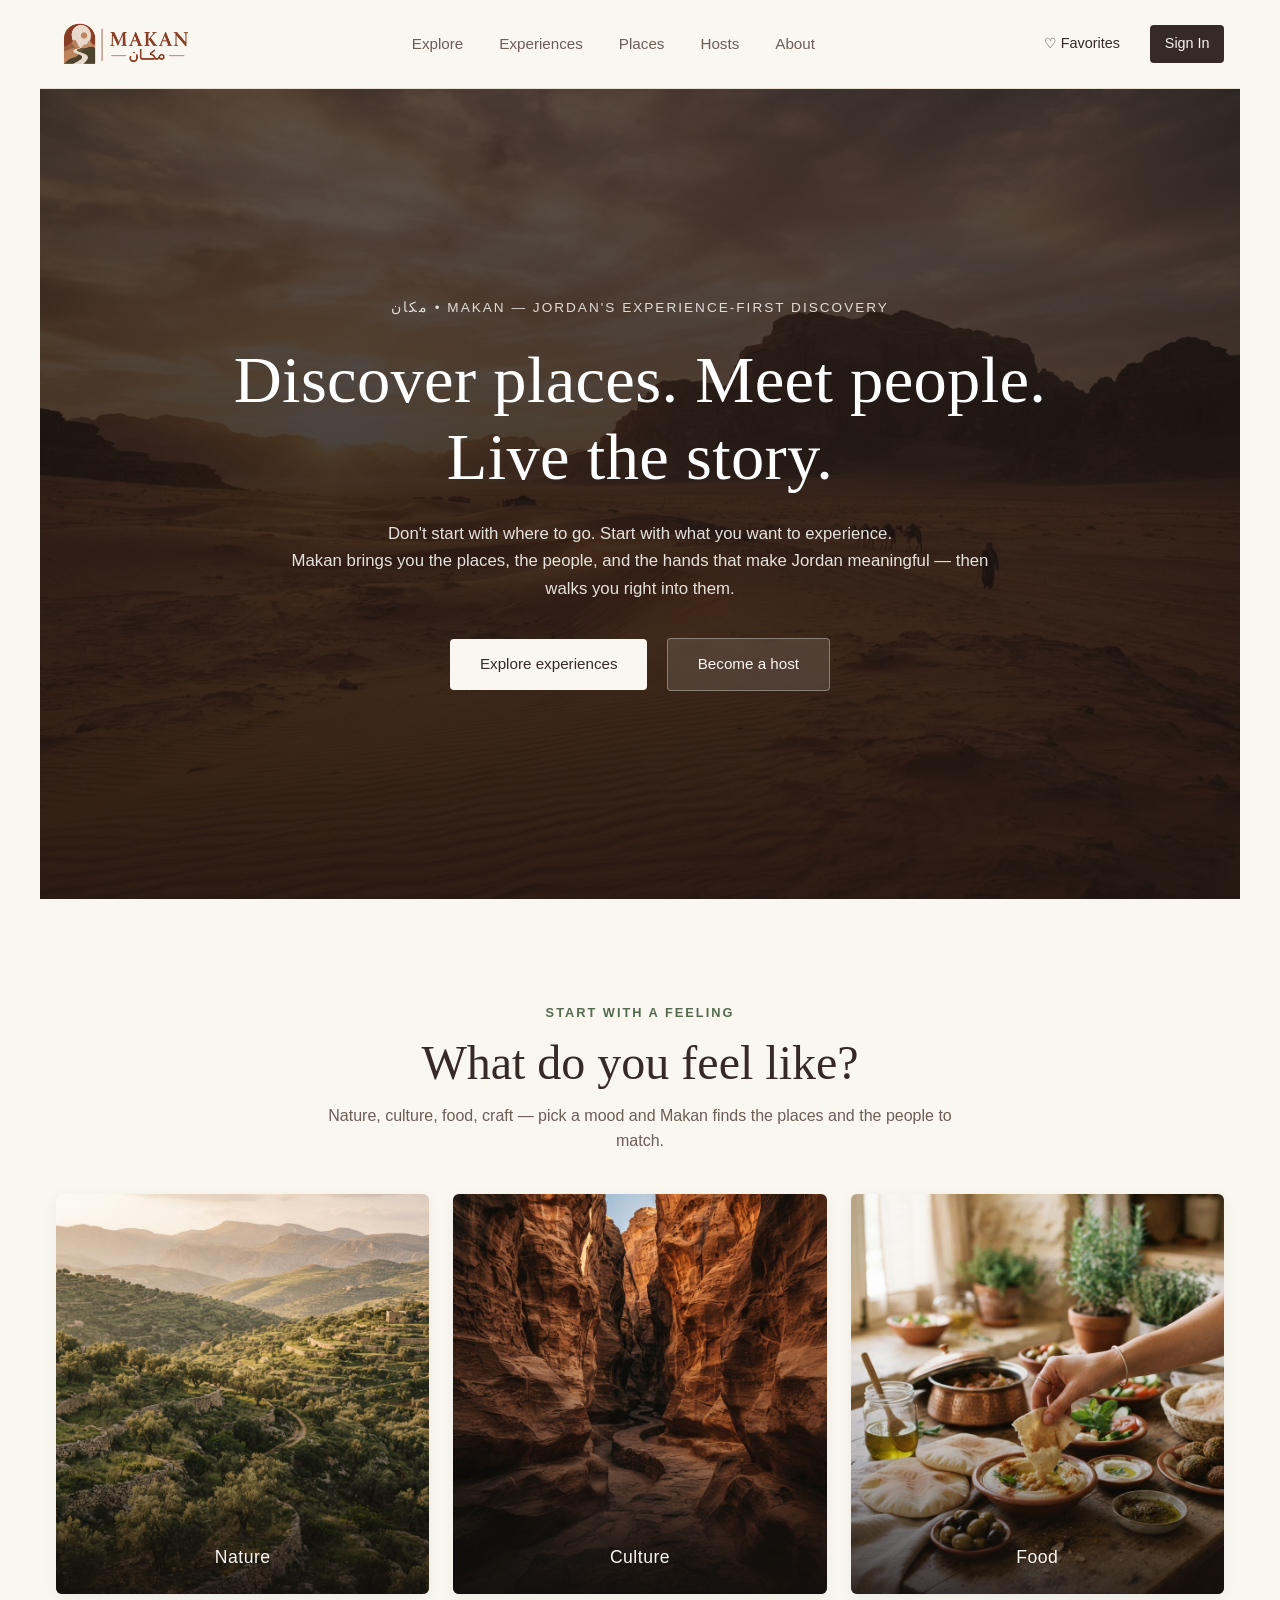
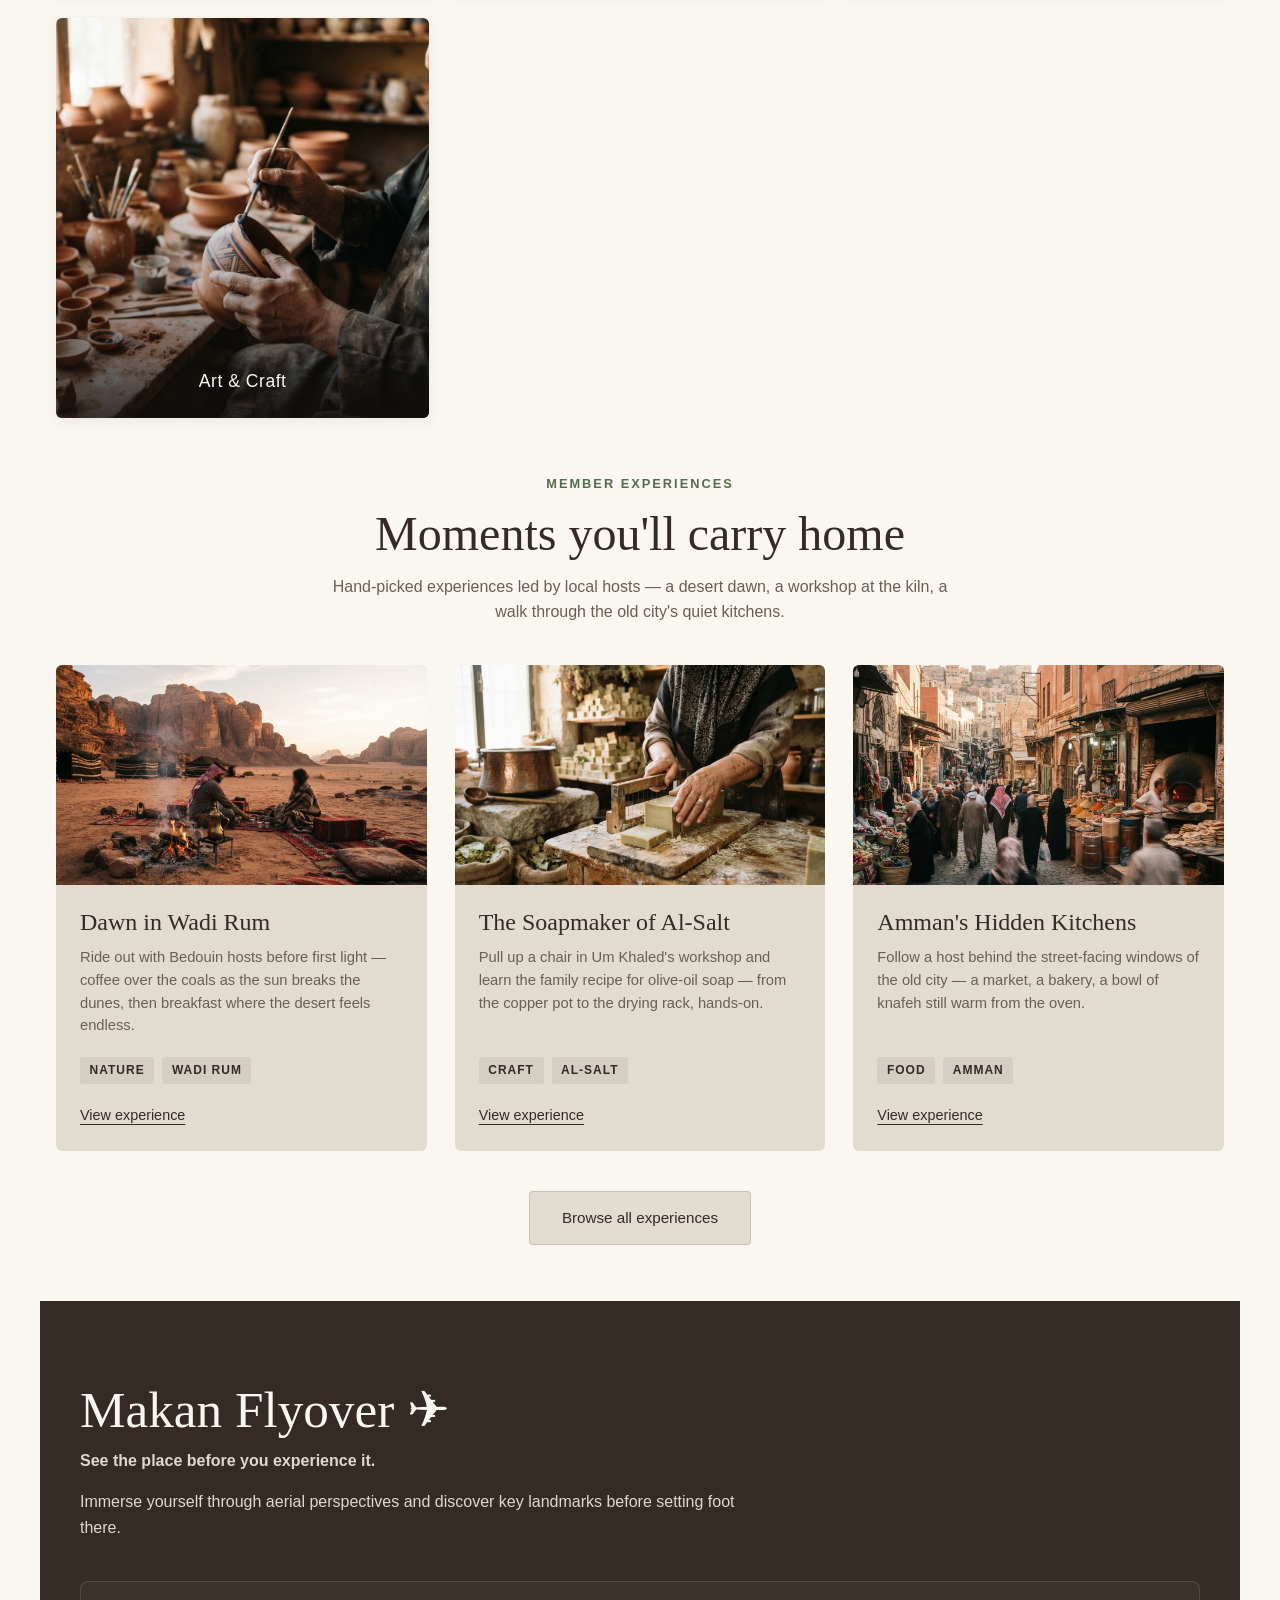
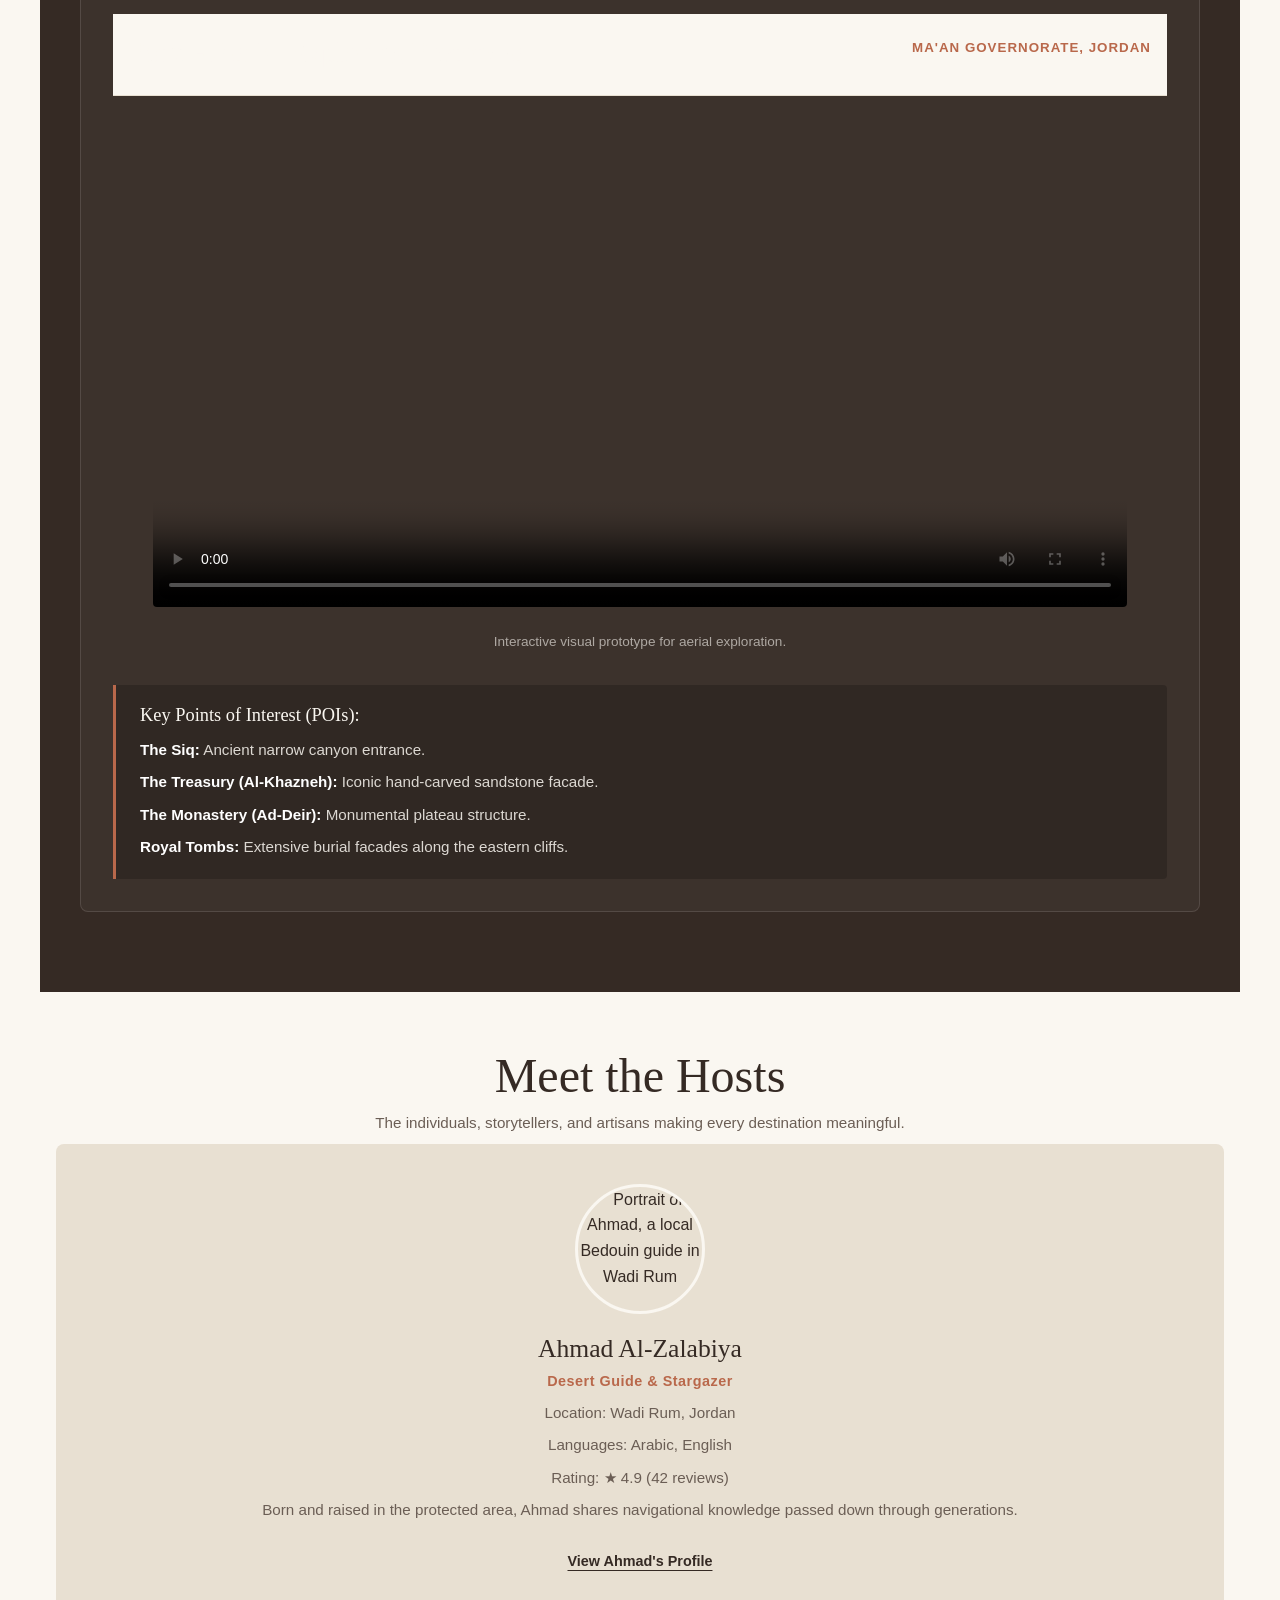
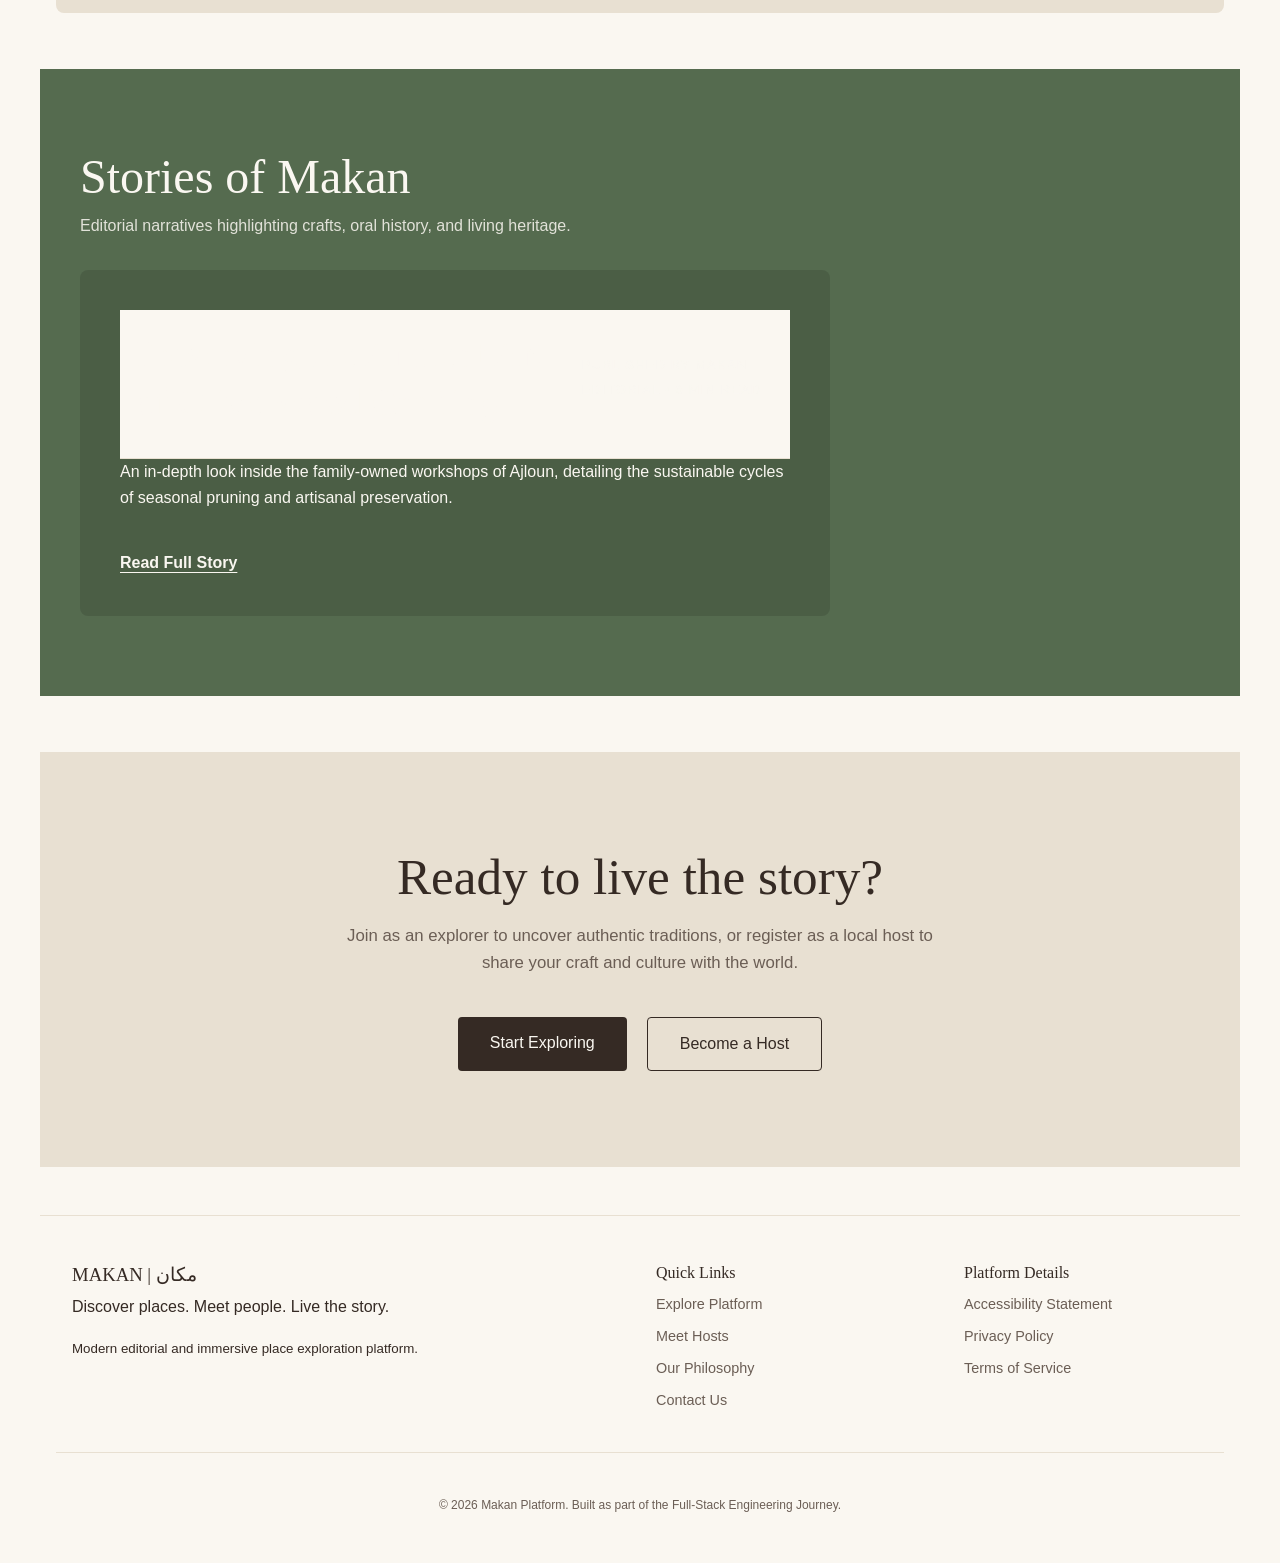
==== commit bcc2e1b6: "Edit index.html" ====
--- a/index.html
+++ b/index.html
@@ -4,6 +4,7 @@
     <meta charset="UTF-8">
     <meta name="viewport" content="width=device-width, initial-scale=1.0">
     <title>MAKAN | مكان - Discover places. Meet people. Live the story.</title>
+    <link rel="icon" type="image/png" href="assets/icons/logo_tab.png?v=2">
     <link rel="stylesheet" href="css/style.css">
     <link rel="stylesheet" href="css/layout.css">
 </head>
@@ -34,7 +35,7 @@
         <!-- 02. HERO SECTION (CINEMATIC DISCOVERY) -->
         <section id="hero" class="hero-cinematic" aria-labelledby="hero-heading">
             <img src="assets/images/hero.jpg" alt="Wadi Rum Desert at Sunset" class="hero-bg-img">
-            <div class ="hero-overlay"></div>
+            <div class="hero-overlay"></div>
             <div class="hero-content">
                 <span class="hero-badge">مكان • MAKAN — JORDAN'S EXPERIENCE-FIRST DISCOVERY</span>
                 <h1 id="hero-heading" class="hero-title">Discover places. Meet people. Live the story.</h1>
@@ -51,13 +52,13 @@
 
         <!-- 03. WHAT DO YOU FEEL LIKE? (MOOD CARDS) -->
         <section id="feelings" class="feelings-section" aria-labelledby="feelings-heading">
-             <div class="section-header-center">
+            <div class="section-header-center">
                 <span class="section-subtitle">START WITH A FEELING</span>
                 <h2 id="feelings-heading" class="section-title">What do you feel like?</h2>
                 <p class="section-desc">Nature, culture, food, craft — pick a mood and Makan finds the places and the people to match.</p>
-             </div>
-
-             <div class="feelings-grid">
+            </div>
+
+            <div class="feelings-grid">
                 <a href="pages/explore.html?cat=nature" class="feeling-card">
                     <img src="assets/images/nature.jpg" alt="Nature in Jordan">
                     <span class="card-label">Nature</span>
@@ -71,41 +72,71 @@
                     <span class="card-label">Food</span>
                 </a>
                 <a href="pages/explore.html?cat=craft" class="feeling-card">
-                    <img src="assets/images/art craft.jpg" alt="Art and Craft">
+                    <img src="assets/images/art-craft.jpg" alt="Art and Craft">
                     <span class="card-label">Art &amp; Craft</span>
                 </a>
-             </div>
-        </section>
-
-        <!-- 04. FEATURED PLACES -->
-        <section id="featured-places" aria-labelledby="featured-places-heading">
-            <h2 id="featured-places-heading">Featured Places</h2>
-            <p>Every destination holds communities, memories, and landscapes waiting to be unveiled.</p>    
-
-            <ul class="places-grid">
-                <li>
-                    <article>
-                        <figure>
-                            <img src="assets/images/petra-preview.jpg" alt="The Treasury facade carved into sandstone canyon in Petra">
-                            <figcaption>Petra, Ma'an Governorate</figcaption>
-                        </figure>
-                        <h3>Petra</h3>
-                        <p>Ancient Nabataean capital carved directly into vibrant rose canyon walls.</p>
-                        <a href="pages/place-details.html?id=petra">Discover Petra</a>
-                    </article>
-                </li>
-                <li>
-                    <article>
-                        <figure>
-                            <img src="assets/images/wadi-rum-preview.jpg" alt="Vast red sandstone mountains and sand dunes of Wadi Rum">
-                            <figcaption>Wadi Rum, Aqaba Governorate</figcaption>
-                        </figure>
-                        <h3>Wadi Rum</h3>
-                        <p>Dramatic desert terrain inhabited by hospitable Bedouin communities.</p>
-                        <a href="pages/place-details.html?id=wadi-rum">Discover Wadi Rum</a>
-                    </article>
-                </li>
-            </ul>
+                
+            </div>
+        </section>
+
+        <!-- 04. LOCAL EXPERIENCES (MOMENTS YOU'LL CARRY HOME) -->
+        <section id="experiences" class="experiences-section" aria-labelledby="experiences-heading">
+            <div class="section-header-center">
+                <span class="section-subtitle">MEMBER EXPERIENCES</span>
+                <h2 id="experiences-heading" class="section-title">Moments you'll carry home</h2>
+                <p class="section-desc">Hand-picked experiences led by local hosts — a desert dawn, a workshop at the kiln, a walk through the old city's quiet kitchens.</p>
+            </div>
+
+            <div class="experiences-grid">
+                <article class="exp-card">
+                    <figure class="exp-thumb">
+                        <img src="assets/images/wadi-rum-dawn.jpg" alt="Dawn in Wadi Rum desert">
+                    </figure>
+                    <div class="exp-body">
+                        <h3>Dawn in Wadi Rum</h3>
+                        <p>Ride out with Bedouin hosts before first light — coffee over the coals as the sun breaks the dunes, then breakfast where the desert feels endless.</p>
+                        <div class="exp-tags">
+                            <span class="tag">NATURE</span>
+                            <span class="tag">WADI RUM</span>
+                        </div>
+                        <a href="pages/experience-details.html?id=wadi-rum-dawn" class="btn-link">View experience</a>
+                    </div>
+                </article>
+
+                <article class="exp-card">
+                    <figure class="exp-thumb">
+                        <img src="assets/images/salt-soap.jpg" alt="The Soapmaker of Al-Salt workshop">
+                    </figure>
+                    <div class="exp-body">
+                        <h3>The Soapmaker of Al-Salt</h3>
+                        <p>Pull up a chair in Um Khaled's workshop and learn the family recipe for olive-oil soap — from the copper pot to the drying rack, hands-on.</p>
+                        <div class="exp-tags">
+                            <span class="tag">CRAFT</span>
+                            <span class="tag">AL-SALT</span>
+                        </div>
+                        <a href="pages/experience-details.html?id=soapmaker-salt" class="btn-link">View experience</a>
+                    </div>
+                </article>
+
+                <article class="exp-card">
+                    <figure class="exp-thumb">
+                        <img src="assets/images/amman-kitchens.jpg" alt="Amman's Hidden Kitchens alleys">
+                    </figure>
+                    <div class="exp-body">
+                        <h3>Amman's Hidden Kitchens</h3>
+                        <p>Follow a host behind the street-facing windows of the old city — a market, a bakery, a bowl of knafeh still warm from the oven.</p>
+                        <div class="exp-tags">
+                            <span class="tag">FOOD</span>
+                            <span class="tag">AMMAN</span>
+                        </div>
+                        <a href="pages/experience-details.html?id=amman-kitchens" class="btn-link">View experience</a>
+                    </div>
+                </article>
+            </div>
+
+            <div class="section-footer-center">
+                <a href="pages/experiences.html" class="btn-secondary">Browse all experiences</a>
+            </div>
         </section>
 
         <!-- 05. SIGNATURE FEATURE: MAKAN FLYOVER -->
@@ -139,37 +170,7 @@
             </article>
         </section>
 
-        <!-- 06. LOCAL EXPERIENCES -->
-        <section id="experiences" aria-labelledby="experiences-heading">
-            <h2 id="experiences-heading">Local Experiences</h2>
-            <p>Hands-on activities led by authentic local community members.</p>
-
-            <ul>
-                <li>
-                    <article>
-                        <figure>
-                            <img src="assets/images/mansaf-cooking.jpg" alt="Traditional Mansaf dish served in an authentic setting">
-                        </figure>
-                        <h3>Traditional Jordanian Cooking Experiences</h3>
-                        <p>Hosted by: <a href="pages/host-profile.html?id=um-ahmad">Um Ahmad</a></p>
-                        <p>Location: As-Salt, Jordan</p>
-
-                        <dl>
-                            <dt>Duration:</dt>
-                            <dd>3.5 Hours</dd>
-                            <dt>Price:</dt>
-                            <dd>35 JOD per guest</dd>
-                            <dt>Group Capacity:</dt>
-                            <dd>Up to 6 guests</dd>
-                        </dl>
-
-                        <a href="pages/experience-details.html?id=mansaf-cooking">View Experience Details</a>
-                    </article>
-                </li>
-            </ul>
-        </section>
-
-        <!-- 07. MEET THE HOSTS -->
+        <!-- 06. MEET THE HOSTS -->
         <section id="hosts" aria-labelledby="hosts-heading">
             <h2 id="hosts-heading">Meet the Hosts</h2>
             <p>The individuals, storytellers, and artisans making every destination meaningful.</p>
@@ -192,20 +193,22 @@
             </ul>
         </section>
 
-        <!-- 08. STORIES OF MAKAN -->
+        <!-- 07. STORIES OF MAKAN -->
         <section id="stories" aria-labelledby="stories-heading">
             <h2 id="stories-heading">Stories of Makan</h2>
             <p>Editorial narratives highlighting crafts, oral history, and living heritage.</p>
 
             <article>
-                <h3>Preserving the Ancient Art of Olive Wood Crafting</h3>
-                <p><small>Published by Makan Editorial &bull; 6 min read</small></p>
+                <header>
+                    <h3>Preserving the Ancient Art of Olive Wood Crafting</h3>
+                    <p><small>Published by Makan Editorial &bull; 6 min read</small></p>
+                </header>
                 <p>An in-depth look inside the family-owned workshops of Ajloun, detailing the sustainable cycles of seasonal pruning and artisanal preservation.</p>
                 <a href="pages/stories/olive-wood-ajloun.html">Read Full Story</a>
             </article>
         </section>
 
-        <!-- 09. CALL TO ACTION (CTA) -->
+        <!-- 08. CALL TO ACTION (CTA) -->
         <section id="cta" aria-labelledby="cta-heading">
             <h2 id="cta-heading">Ready to live the story?</h2>
             <p>Join as an explorer to uncover authentic traditions, or register as a local host to share your craft and culture with the world.</p>
@@ -216,7 +219,7 @@
         </section>
     </main>
 
-    <!-- 10. FOOTER -->
+    <!-- 09. FOOTER -->
     <footer>
         <div>
             <h3>MAKAN | مكان</h3>
--- a/css/style.css
+++ b/css/style.css
@@ -1,21 +1,102 @@
 /* ==========================================================================
-   MAKAN — MAIN STYLESHEET
+   MAKAN — COMPLETE STYLESHEET (style.css)
    Theme: Modern Jordanian Editorial
-   Architecture: Modular CSS imports
+   Palettes: Limestone, Cream, Deep Brown, Olive, Terracotta, Muted Blue
+   Typography: Cormorant Garamond (Headings) + Inter (Body/UI)
    ========================================================================== */
 
-/* 01. Foundation: Fonts, Palette & Reset */
-@import url('variables.css');
-
-/* 02. Layout: Containers, Header/Nav, Main & Footer */
-@import url('layout.css');
-
-/* 03. Components: Cards, Buttons, Makan Flyover & Forms */
-@import url('components.css');
-
-/* ============================================================
-   MAKAN LOGO 
-   ============================================================ */
+/* --------------------------------------------------------------------------
+   01. DESIGN TOKENS & CSS VARIABLES
+   -------------------------------------------------------------------------- */
+:root {
+  /* Brand Palette (Hex values from Makan Project Bible) */
+  --color-limestone:   #E8E0D2;
+  --color-cream:       #FAF7F1;
+  --color-deep-brown:  #352A24;
+  --color-olive:       #556B4F;
+  --color-terracotta:  #B9684B;
+  --color-muted-blue:  #8EA8A8;
+
+  /* Functional Roles */
+  --bg-main:           var(--color-cream);
+  --text-primary:      var(--color-deep-brown);
+  --text-muted:        #6B5E55;
+  --border-color:      var(--color-limestone);
+
+  /* Typography */
+  --font-heading:      'Cormorant Garamond', Georgia, serif;
+  --font-body:         'Inter', -apple-system, BlinkMacSystemFont, "Segoe UI", Roboto, sans-serif;
+
+  /* Layout & Spacing */
+  --max-width:         1200px;
+  --radius-sm:         4px;
+  --radius-md:         8px;
+  --transition-fast:   0.25s ease;
+  --transition-smooth: 0.4s ease;
+}
+
+/* --------------------------------------------------------------------------
+   02. RESET & BASE
+   -------------------------------------------------------------------------- */
+* {
+  box-sizing: border-box;
+}
+
+html {
+  scroll-behavior: smooth;
+}
+
+body {
+  margin: 0;
+  background-color: var(--bg-main);
+  color: var(--text-primary);
+  font-family: var(--font-body);
+  line-height: 1.6;
+}
+
+img, video {
+  max-width: 100%;
+  display: block;
+}
+
+a {
+  color: inherit;
+  text-decoration: none;
+}
+
+ul {
+  margin: 0;
+  padding: 0;
+  list-style: none;
+}
+
+h1, h2, h3, h4 {
+  margin-top: 0;
+  font-family: var(--font-heading);
+  font-weight: 500;
+  line-height: 1.15;
+}
+
+p {
+  margin-top: 0;
+}
+
+/* --------------------------------------------------------------------------
+   03. NAVIGATION & HEADER
+   -------------------------------------------------------------------------- */
+header {
+  width: 100%;
+  max-width: var(--max-width);
+  margin: 0 auto;
+  padding: 1.25rem 1rem;
+  display: flex;
+  flex-direction: column;
+  align-items: center;
+  gap: 1rem;
+  border-bottom: 1px solid var(--border-color);
+  background-color: var(--bg-main);
+}
+
 .brand-logo {
   display: inline-flex;
   align-items: center;
@@ -23,7 +104,742 @@
 }
 
 .brand-logo img {
-  height: 48px;         
+  height: 44px;
   width: auto;
   display: block;
+  object-fit: contain;
+}
+
+header nav[aria-label="Primary Navigation"] ul {
+  display: flex;
+  flex-wrap: wrap;
+  justify-content: center;
+  gap: 1.5rem;
+}
+
+header nav[aria-label="Primary Navigation"] a {
+  font-size: 0.95rem;
+  font-weight: 500;
+  color: var(--text-muted);
+  transition: color var(--transition-fast);
+}
+
+header nav[aria-label="Primary Navigation"] a:hover {
+  color: var(--color-terracotta);
+}
+
+header > div {
+  display: flex;
+  align-items: center;
+  gap: 1rem;
+}
+
+header > div a {
+  font-size: 0.9rem;
+  font-weight: 500;
+  padding: 0.45rem 0.9rem;
+  border-radius: var(--radius-sm);
+}
+
+header > div a[href*="login.html"] {
+  background-color: var(--color-deep-brown);
+  color: var(--color-cream);
+  transition: background-color var(--transition-fast);
+}
+
+header > div a[href*="login.html"]:hover {
+  background-color: var(--color-terracotta);
+}
+
+/* --------------------------------------------------------------------------
+   04. HERO SECTION (CINEMATIC DISCOVERY)
+   -------------------------------------------------------------------------- */
+.hero-cinematic {
+  position: relative;
+  width: 100%;
+  min-height: 90vh;
+  display: flex;
+  align-items: center;
+  justify-content: center;
+  text-align: center;
+  overflow: hidden;
+  margin-bottom: 3.5rem;
+}
+
+.hero-cinematic .hero-bg-img {
+  position: absolute;
+  inset: 0;
+  width: 100%;
+  height: 100%;
+  object-fit: cover;
+  object-position: center;
+  z-index: 1;
+}
+
+.hero-cinematic .hero-overlay {
+  position: absolute;
+  inset: 0;
+  background: linear-gradient(
+    to bottom,
+    rgba(30, 20, 15, 0.45) 0%,
+    rgba(30, 20, 15, 0.70) 100%
+  );
+  z-index: 2;
+}
+
+.hero-content {
+  position: relative;
+  z-index: 3;
+  width: 100%;
+  max-width: 950px;
+  padding: 3rem 1.5rem;
+  color: var(--color-cream);
+  display: flex;
+  flex-direction: column;
+  align-items: center;
+}
+
+.hero-badge {
+  font-family: var(--font-body);
+  font-size: 0.85rem;
+  font-weight: 500;
+  letter-spacing: 2px;
+  text-transform: uppercase;
+  color: rgba(250, 247, 241, 0.85);
+  margin-bottom: 1.5rem;
+}
+
+.hero-title {
+  font-size: clamp(2.4rem, 5.2vw, 4.2rem);
+  font-weight: 400;
+  line-height: 1.15;
+  color: #FFFFFF;
+  margin-bottom: 1.5rem;
+  max-width: 850px;
+}
+
+.hero-desc {
+  font-size: 1.05rem;
+  line-height: 1.65;
+  color: rgba(250, 247, 241, 0.9);
+  max-width: 700px;
+  margin-bottom: 2.2rem;
+  font-weight: 300;
+}
+
+.hero-actions {
+  display: flex;
+  gap: 1.25rem;
+  justify-content: center;
+  flex-wrap: wrap;
+}
+
+.btn-primary {
+  background-color: var(--color-cream);
+  color: var(--color-deep-brown);
+  padding: 0.85rem 1.85rem;
+  font-weight: 500;
+  font-size: 0.95rem;
+  border-radius: var(--radius-sm);
+  transition: all var(--transition-fast);
+}
+
+.btn-primary:hover {
+  background-color: var(--color-terracotta);
+  color: #FFFFFF;
+}
+
+.btn-secondary-glass {
+  background: rgba(255, 255, 255, 0.12);
+  backdrop-filter: blur(8px);
+  -webkit-backdrop-filter: blur(8px);
+  color: var(--color-cream);
+  border: 1px solid rgba(250, 247, 241, 0.35);
+  padding: 0.85rem 1.85rem;
+  font-weight: 500;
+  font-size: 0.95rem;
+  border-radius: var(--radius-sm);
+  transition: all var(--transition-fast);
+}
+
+.btn-secondary-glass:hover {
+  background: rgba(255, 255, 255, 0.25);
+  border-color: #FAF7F1;
+}
+
+/* --------------------------------------------------------------------------
+   05. SHARED SECTION HEADERS
+   -------------------------------------------------------------------------- */
+main {
+  display: flex;
+  flex-direction: column;
+  gap: 4rem;
+  padding-bottom: 4rem;
+}
+
+.section-header-center {
+  text-align: center;
+  max-width: 680px;
+  margin: 0 auto 2.5rem;
+  padding: 0 1rem;
+}
+
+.section-subtitle {
+  font-size: 0.8rem;
+  font-weight: 600;
+  letter-spacing: 2px;
+  text-transform: uppercase;
+  color: var(--color-olive);
+  display: block;
+  margin-bottom: 0.75rem;
+}
+
+.section-title {
+  font-size: clamp(2.2rem, 3.8vw, 3rem);
+  color: var(--color-deep-brown);
+  margin-bottom: 0.75rem;
+}
+
+.section-desc {
+  font-size: 1rem;
+  color: var(--text-muted);
+  line-height: 1.6;
+}
+
+/* --------------------------------------------------------------------------
+   06. WHAT DO YOU FEEL LIKE? (MOOD CARDS - 3x2)
+   -------------------------------------------------------------------------- */
+.feelings-section {
+  width: 100%;
+  max-width: var(--max-width);
+  margin: 0 auto;
+  padding: 0 1rem;
+}
+
+.feelings-grid {
+  display: grid;
+  grid-template-columns: repeat(3, 1fr);
+  gap: 1.5rem;
+  width: 100%;
+}
+
+.feeling-card {
+  position: relative;
+  height: 400px;
+  border-radius: var(--radius-sm);
+  overflow: hidden;
+  box-shadow: 0 4px 15px rgba(0, 0, 0, 0.06);
+}
+
+.feeling-card img {
+  position: absolute;
+  inset: 0;
+  width: 100%;
+  height: 100%;
+  object-fit: cover;
+  transition: transform var(--transition-smooth);
+}
+
+.feeling-card:hover img {
+  transform: scale(1.05);
+}
+
+.feeling-card::after {
+  content: '';
+  position: absolute;
+  inset: 0;
+  background: linear-gradient(
+    to top,
+    rgba(20, 15, 12, 0.82) 0%,
+    rgba(20, 15, 12, 0.20) 35%,
+    transparent 65%
+  );
+  z-index: 2;
+}
+
+.feeling-card .card-label {
+  position: absolute;
+  bottom: 1.5rem;
+  left: 0;
+  right: 0;
+  text-align: center;
+  color: #FAF7F1;
+  font-size: 1.1rem;
+  font-weight: 500;
+  letter-spacing: 0.5px;
+  z-index: 3;
+}
+
+/* --------------------------------------------------------------------------
+   07. EXPERIENCES (MOMENTS YOU'LL CARRY HOME)
+   -------------------------------------------------------------------------- */
+.experiences-section {
+  width: 100%;
+  max-width: var(--max-width);
+  margin: 0 auto;
+  padding: 0 1rem;
+}
+
+.experiences-grid {
+  display: grid;
+  grid-template-columns: repeat(3, 1fr);
+  gap: 1.75rem;
+  width: 100%;
+}
+
+.exp-card {
+  background-color: var(--color-limestone);
+  border-radius: var(--radius-sm);
+  overflow: hidden;
+  display: flex;
+  flex-direction: column;
+  transition: transform var(--transition-fast), box-shadow var(--transition-fast);
+}
+
+.exp-card:hover {
+  transform: translateY(-4px);
+  box-shadow: 0 10px 24px rgba(0, 0, 0, 0.08);
+}
+
+.exp-thumb {
+  width: 100%;
+  height: 220px;
+  margin: 0;
+  overflow: hidden;
+}
+
+.exp-thumb img {
+  width: 100%;
+  height: 100%;
+  object-fit: cover;
+  transition: transform var(--transition-smooth);
+}
+
+.exp-card:hover .exp-thumb img {
+  transform: scale(1.05);
+}
+
+.exp-body {
+  padding: 1.5rem;
+  display: flex;
+  flex-direction: column;
+  flex-grow: 1;
+}
+
+.exp-body h3 {
+  font-size: 1.5rem;
+  color: var(--color-deep-brown);
+  margin-bottom: 0.6rem;
+}
+
+.exp-body p {
+  font-size: 0.92rem;
+  line-height: 1.55;
+  color: var(--text-muted);
+  margin-bottom: 1.25rem;
+  flex-grow: 1;
+}
+
+.exp-tags {
+  display: flex;
+  gap: 0.5rem;
+  margin-bottom: 1.25rem;
+}
+
+.exp-tags .tag {
+  font-size: 0.72rem;
+  font-weight: 600;
+  letter-spacing: 1px;
+  padding: 0.25rem 0.6rem;
+  background-color: rgba(53, 42, 36, 0.08);
+  color: var(--color-deep-brown);
+  border-radius: 2px;
+}
+
+.exp-body .btn-link {
+  align-self: flex-start;
+  font-size: 0.9rem;
+  font-weight: 600;
+  color: var(--color-deep-brown);
+  text-decoration: underline;
+  text-underline-offset: 4px;
+  transition: color var(--transition-fast);
+}
+
+.exp-body .btn-link:hover {
+  color: var(--color-terracotta);
+}
+
+.section-footer-center {
+  text-align: center;
+  margin-top: 2.5rem;
+}
+
+.btn-secondary {
+  display: inline-block;
+  background-color: var(--color-limestone);
+  color: var(--color-deep-brown);
+  border: 1px solid rgba(53, 42, 36, 0.15);
+  padding: 0.85rem 2rem;
+  font-size: 0.95rem;
+  font-weight: 500;
+  border-radius: var(--radius-sm);
+  transition: all var(--transition-fast);
+}
+
+.btn-secondary:hover {
+  background-color: var(--color-deep-brown);
+  color: #FAF7F1;
+}
+
+/* --------------------------------------------------------------------------
+   08. SIGNATURE FEATURE: MAKAN FLYOVER
+   -------------------------------------------------------------------------- */
+#flyover-preview {
+  padding: 5rem max(1.5rem, calc((100vw - var(--max-width)) / 2));
+  background: var(--color-deep-brown);
+  color: var(--color-cream);
+}
+
+#flyover-preview h2 {
+  font-size: clamp(2.2rem, 4vw, 3.2rem);
+  color: var(--color-cream);
+  margin-bottom: 0.5rem;
+}
+
+#flyover-preview > p {
+  color: rgba(250, 247, 241, 0.85);
+  max-width: 680px;
+}
+
+#flyover-preview article {
+  margin-top: 2.5rem;
+  background: rgba(255, 255, 255, 0.04);
+  border: 1px solid rgba(250, 247, 241, 0.12);
+  border-radius: var(--radius-md);
+  padding: 2rem;
+}
+
+#flyover-preview article header h3 {
+  font-size: 1.8rem;
+  color: var(--color-cream);
+  margin-bottom: 0.25rem;
+}
+
+#flyover-preview article header p small {
+  color: var(--color-terracotta);
+  text-transform: uppercase;
+  letter-spacing: 1px;
+  font-weight: 600;
+}
+
+#flyover-preview video {
+  width: 100%;
+  max-height: 520px;
+  object-fit: cover;
+  border-radius: var(--radius-sm);
+  margin: 1.5rem 0;
+}
+
+#flyover-preview figcaption {
+  font-size: 0.85rem;
+  color: rgba(250, 247, 241, 0.6);
+  text-align: center;
+}
+
+#flyover-preview aside {
+  margin-top: 2rem;
+  padding: 1.25rem 1.5rem;
+  border-left: 3px solid var(--color-terracotta);
+  background: rgba(0, 0, 0, 0.2);
+  border-radius: 0 var(--radius-sm) var(--radius-sm) 0;
+}
+
+#flyover-preview aside h4 {
+  color: var(--color-cream);
+  font-size: 1.15rem;
+  margin-bottom: 0.75rem;
+}
+
+#flyover-preview aside ul {
+  display: flex;
+  flex-direction: column;
+  gap: 0.5rem;
+}
+
+#flyover-preview aside li {
+  font-size: 0.95rem;
+  color: rgba(250, 247, 241, 0.85);
+}
+
+#flyover-preview aside strong {
+  color: #FFFFFF;
+}
+
+/* --------------------------------------------------------------------------
+   09. MEET THE HOSTS
+   -------------------------------------------------------------------------- */
+#hosts {
+  width: 100%;
+  max-width: var(--max-width);
+  margin: 0 auto;
+  padding: 0 1rem;
+}
+
+#hosts h2 {
+  font-size: clamp(2.2rem, 3.8vw, 3rem);
+  color: var(--color-deep-brown);
+  text-align: center;
+  margin-bottom: 0.5rem;
+}
+
+#hosts > p {
+  text-align: center;
+  color: var(--text-muted);
+  margin-bottom: 2.5rem;
+}
+
+#hosts ul {
+  display: grid;
+  grid-template-columns: repeat(auto-fit, minmax(300px, 1fr));
+  gap: 2rem;
+}
+
+#hosts article {
+  padding: 2.5rem 2rem;
+  background: var(--color-limestone);
+  border-radius: var(--radius-md);
+  display: flex;
+  flex-direction: column;
+  align-items: center;
+  text-align: center;
+}
+
+#hosts figure {
+  margin: 0 0 1.25rem;
+}
+
+#hosts figure img {
+  width: 130px;
+  height: 130px;
+  border-radius: 50%;
+  object-fit: cover;
+  border: 3px solid #FAF7F1;
+}
+
+#hosts h3 {
+  font-size: 1.6rem;
+  color: var(--color-deep-brown);
+  margin-bottom: 0.35rem;
+}
+
+#hosts p strong {
+  color: var(--color-terracotta);
+  font-size: 0.9rem;
+  letter-spacing: 0.5px;
+}
+
+#hosts p {
+  font-size: 0.95rem;
+  color: var(--text-muted);
+  margin-bottom: 0.5rem;
+}
+
+#hosts article > a {
+  margin-top: 1.25rem;
+  font-size: 0.9rem;
+  font-weight: 600;
+  color: var(--color-deep-brown);
+  text-decoration: underline;
+  text-underline-offset: 4px;
+}
+
+/* --------------------------------------------------------------------------
+   10. STORIES OF MAKAN
+   -------------------------------------------------------------------------- */
+#stories {
+  background: var(--color-olive);
+  color: var(--color-cream);
+  padding: 5rem max(1.5rem, calc((100vw - var(--max-width)) / 2));
+}
+
+#stories h2 {
+  font-size: clamp(2.2rem, 3.8vw, 3rem);
+  color: var(--color-cream);
+  margin-bottom: 0.5rem;
+}
+
+#stories > p {
+  color: rgba(250, 247, 241, 0.85);
+  margin-bottom: 2rem;
+}
+
+#stories article {
+  max-width: 750px;
+  background: rgba(0, 0, 0, 0.12);
+  padding: 2.5rem;
+  border-radius: var(--radius-md);
+}
+
+#stories article h3 {
+  font-size: clamp(1.8rem, 3vw, 2.5rem);
+  line-height: 1.25;
+  margin-bottom: 0.75rem;
+}
+
+#stories article p small {
+  color: rgba(250, 247, 241, 0.7);
+  letter-spacing: 1px;
+  text-transform: uppercase;
+}
+
+#stories article a {
+  display: inline-block;
+  margin-top: 1.5rem;
+  font-weight: 600;
+  color: #FAF7F1;
+  text-decoration: underline;
+  text-underline-offset: 4px;
+}
+
+/* --------------------------------------------------------------------------
+   11. CALL TO ACTION (CTA)
+   -------------------------------------------------------------------------- */
+#cta {
+  padding: 6rem 1.5rem;
+  text-align: center;
+  background: var(--color-limestone);
+}
+
+#cta h2 {
+  font-size: clamp(2.2rem, 4vw, 3.8rem);
+  color: var(--color-deep-brown);
+  margin-bottom: 1rem;
+}
+
+#cta > p {
+  max-width: 620px;
+  margin: 0 auto 2.5rem;
+  color: var(--text-muted);
+  font-size: 1.05rem;
+}
+
+#cta div {
+  display: flex;
+  justify-content: center;
+  gap: 1.25rem;
+  flex-wrap: wrap;
+}
+
+#cta a[href*="explore"] {
+  background: var(--color-deep-brown);
+  color: #FAF7F1;
+  padding: 0.85rem 2rem;
+  border-radius: var(--radius-sm);
+  font-weight: 500;
+  transition: background-color var(--transition-fast);
+}
+
+#cta a[href*="explore"]:hover {
+  background: var(--color-terracotta);
+}
+
+#cta a[href*="register"] {
+  background: transparent;
+  color: var(--color-deep-brown);
+  border: 1px solid var(--color-deep-brown);
+  padding: 0.85rem 2rem;
+  border-radius: var(--radius-sm);
+  font-weight: 500;
+  transition: all var(--transition-fast);
+}
+
+#cta a[href*="register"]:hover {
+  background: var(--color-deep-brown);
+  color: #FAF7F1;
+}
+
+/* --------------------------------------------------------------------------
+   12. FOOTER
+   -------------------------------------------------------------------------- */
+footer {
+  border-top: 1px solid var(--border-color);
+  background-color: var(--color-limestone);
+  padding: 3rem 1.5rem 2rem;
+  display: flex;
+  flex-direction: column;
+  gap: 2rem;
+}
+
+footer h3, footer h4 {
+  margin-bottom: 0.5rem;
+}
+
+footer nav ul {
+  display: flex;
+  flex-direction: column;
+  gap: 0.4rem;
+}
+
+footer nav a {
+  font-size: 0.9rem;
+  color: var(--text-muted);
+}
+
+footer nav a:hover {
+  color: var(--text-primary);
+  text-decoration: underline;
+}
+
+footer hr {
+  border: 0;
+  border-top: 1px solid rgba(53, 42, 36, 0.15);
+  width: 100%;
+}
+
+footer > p {
+  text-align: center;
+  color: var(--text-muted);
+  font-size: 0.9rem;
+}
+
+/* --------------------------------------------------------------------------
+   13. RESPONSIVE BREAKPOINTS (Desktop & Mobile)
+   -------------------------------------------------------------------------- */
+@media (min-width: 768px) {
+  header {
+    flex-direction: row;
+    justify-content: space-between;
+    padding: 1.25rem 2rem;
+  }
+
+  footer {
+    display: grid;
+    grid-template-columns: 2fr 1fr 1fr;
+    max-width: var(--max-width);
+    margin: 0 auto;
+    background-color: transparent;
+    padding: 3rem 1rem 2rem;
+  }
+
+  footer hr, footer > p {
+    grid-column: 1 / -1;
+  }
+}
+
+@media (max-width: 992px) {
+  .feelings-grid,
+  .experiences-grid {
+    grid-template-columns: repeat(2, 1fr);
+  }
+}
+
+@media (max-width: 600px) {
+  .feelings-grid,
+  .experiences-grid {
+    grid-template-columns: 1fr;
+  }
+  .feeling-card {
+    height: 320px;
+  }
 }
--- a/css/layout.css
+++ b/css/layout.css
@@ -28,7 +28,6 @@
   background-color: var(--bg-main, #FAF7F1);
 }
 
-/* Brand Logo (Image / SVG Rules) */
 .brand-logo,
 header > a[aria-label="Makan Home"] {
   display: inline-flex;
@@ -44,7 +43,6 @@
   object-fit: contain;
 }
 
-/* Primary Navigation Links */
 header nav[aria-label="Primary Navigation"] ul {
   display: flex;
   flex-wrap: wrap;
@@ -68,7 +66,6 @@
   color: var(--accent-color, #B9684B);
 }
 
-/* Action Links (Favorites & Sign In) */
 header > div {
   display: flex;
   align-items: center;
@@ -94,15 +91,15 @@
 }
 
 /* ==========================================================================
-   02.1 HERO SECTION (PERFECTLY CENTERED EDITORIAL)
+   02.1 HERO SECTION
    ========================================================================== */
 .hero-cinematic {
   position: relative;
   width: 100%;
-  min-height: 92vh;
-  display: flex;
-  align-items: center;      /* توسيط عمودي في منتصف الشاشة */
-  justify-content: center;  /* توسيط أفقي */
+  min-height: 90vh;
+  display: flex;
+  align-items: center;
+  justify-content: center;
   text-align: center;
   overflow: hidden;
   margin-bottom: var(--space-xl, 3rem);
@@ -131,18 +128,17 @@
   z-index: 2;
 }
 
-/* الحاوية: تم توسيعها لتتسع للعنوان التحريري براحة */
 .hero-content {
   position: relative;
   z-index: 3;
   width: 100%;
-  max-width: 980px;         /* يعطي مساحة كافية للعنوان ليمتد مثل التصميم */
+  max-width: 980px;
   margin: 0 auto;
   padding: 3rem 1.5rem;
   color: var(--color-cream, #FAF7F1);
   display: flex;
   flex-direction: column;
-  align-items: center;      /* يضمن توسيط كل عنصر بداخله بدقة */
+  align-items: center;
 }
 
 .hero-badge {
@@ -155,7 +151,6 @@
   margin-bottom: 1.5rem;
 }
 
-/* العنوان التحريري الأنيق على سطرين متوازنين */
 .hero-title {
   font-family: var(--font-heading, 'Cormorant Garamond', Georgia, serif);
   font-size: clamp(2.4rem, 5.2vw, 4.2rem);
@@ -163,7 +158,7 @@
   line-height: 1.15;
   color: #FFFFFF;
   margin-bottom: 1.5rem;
-  max-width: 850px;         /* يتحكم بعدد الكلمات في كل سطر */
+  max-width: 850px;
   letter-spacing: 0.3px;
 }
 
@@ -219,100 +214,87 @@
   background: rgba(255, 255, 255, 0.25);
   border-color: #FAF7F1;
 }
-/* ==========================================================================
-   03. MAIN SECTIONS 
+
+/* ==========================================================================
+   03. MAIN SECTIONS COMMON HEADERS
    ========================================================================== */
 main {
   display: flex;
   flex-direction: column;
-  gap: var(--space-xl, 3rem);
+  gap: var(--space-xl, 3.5rem);
   padding-top: 0;
   padding-bottom: var(--space-xl, 3rem);
 }
 
-main > section {
-  display: flex;
-  flex-direction: column;
-  gap: var(--space-sm, 1rem);
-}
-
-/* ==========================================================================
-   04. FEELINGS / MOOD SECTION (CLEAN 4-COLUMN EDITORIAL)
-   ========================================================================== */
-.feelings-section {
-  width: 100%;
-  max-width: 1200px;
-  margin: 0 auto 4rem;
-  padding: 0 1rem;
-}
-
 .section-header-center {
   text-align: center;
-  max-width: 620px;
+  max-width: 680px;
   margin: 0 auto 2.5rem;
 }
 
 .section-subtitle {
-  font-family: 'Inter', sans-serif;
+  font-family: var(--font-body, 'Inter', sans-serif);
   font-size: 0.8rem;
   font-weight: 600;
   letter-spacing: 2px;
   text-transform: uppercase;
-  color: #556B4F; /* Olive */
+  color: var(--color-olive, #556B4F);
   display: block;
   margin-bottom: 0.75rem;
 }
 
 .section-title {
-  font-family: 'Cormorant Garamond', Georgia, serif;
+  font-family: var(--font-heading, 'Cormorant Garamond', Georgia, serif);
   font-size: clamp(2.2rem, 3.8vw, 3rem);
   font-weight: 400;
-  color: #352A24; /* Deep Brown */
+  color: var(--color-deep-brown, #352A24);
   margin: 0 0 0.75rem;
   line-height: 1.15;
 }
 
 .section-desc {
-  font-family: 'Inter', sans-serif;
+  font-family: var(--font-body, 'Inter', sans-serif);
   font-size: 1rem;
-  color: #6B5E55;
+  color: var(--text-muted, #6B5E55);
   line-height: 1.6;
   margin: 0 auto;
 }
 
-/* فرض التوزيع الأفقي إلى 4 أعمدة متساوية على الشاشات الكبيرة */
+/* ==========================================================================
+   04. FEELINGS / MOOD SECTION (3 COLUMNS X 2 ROWS)
+   ========================================================================== */
+.feelings-section {
+  width: 100%;
+  max-width: 1200px;
+  margin: 0 auto;
+  padding: 0 1rem;
+}
+
 .feelings-grid {
-  display: grid !important;
-  grid-template-columns: repeat(4, 1fr) !important;
-  gap: 1.5rem !important;
-  width: 100% !important;
-}
-
-/* بطاقة الصورة المستطيلة */
+  display: grid;
+  grid-template-columns: repeat(3, 1fr);
+  gap: 1.5rem;
+  width: 100%;
+}
+
 .feeling-card {
-  position: relative !important;
-  height: 440px !important;
-  border-radius: 6px !important;
-  overflow: hidden !important;
-  display: block !important;
-  text-decoration: none !important;
-  background: none !important;      /* إلغاء أي خلفية برتقالية قديمة */
-  background-color: transparent !important;
-  padding: 0 !important;           /* إلغاء أي مسافة تدفع الصورة */
-  border: none !important;
+  position: relative;
+  height: 400px;
+  border-radius: 6px;
+  overflow: hidden;
+  display: block;
+  text-decoration: none;
   box-shadow: 0 4px 15px rgba(0, 0, 0, 0.06);
 }
 
-/* الصورة تملأ الصندوق بالكامل من الحافة للحافة */
 .feeling-card img {
-  position: absolute !important;
-  top: 0 !important;
-  left: 0 !important;
-  width: 100% !important;
-  height: 100% !important;
-  object-fit: cover !important;
-  object-position: center !important;
-  display: block !important;
+  position: absolute;
+  top: 0;
+  left: 0;
+  width: 100%;
+  height: 100%;
+  object-fit: cover;
+  object-position: center;
   transition: transform 0.45s ease;
 }
 
@@ -320,55 +302,163 @@
   transform: scale(1.04);
 }
 
-/* طبقة تظليل مدمجة في أسفل الكرت لإبراز النص الأبيض */
 .feeling-card::after {
-  content: '' !important;
-  position: absolute !important;
-  inset: 0 !important;
+  content: '';
+  position: absolute;
+  inset: 0;
   background: linear-gradient(
     to top,
     rgba(20, 15, 12, 0.8) 0%,
     rgba(20, 15, 12, 0.2) 35%,
     transparent 65%
-  ) !important;
+  );
   pointer-events: none;
   z-index: 2;
 }
 
-/* عنوان الكرت في المنتصف بالأسفل */
 .feeling-card .card-label {
-  position: absolute !important;
-  bottom: 1.4rem !important;
-  left: 0 !important;
-  right: 0 !important;
-  text-align: center !important;
-  color: #FAF7F1 !important;
-  font-family: 'Inter', sans-serif !important;
-  font-size: 1.05rem !important;
-  font-weight: 500 !important;
-  letter-spacing: 0.5px !important;
-  z-index: 3 !important;
-  display: block !important;
-}
-
-/* التجاوب مع شاشات الهواتف والتابلت */
-@media (max-width: 900px) {
-  .feelings-grid {
-    grid-template-columns: repeat(2, 1fr) !important;
-  }
-}
-
-@media (max-width: 500px) {
-  .feelings-grid {
-    grid-template-columns: 1fr !important;
-  }
-  .feeling-card {
-    height: 340px !important;
-  }
-}
-/* ==========================================================================
-   05. GLOBAL FOOTER
-   Based on Page 12 (Home Page Structure - Footer)
+  position: absolute;
+  bottom: 1.4rem;
+  left: 0;
+  right: 0;
+  text-align: center;
+  color: #FAF7F1;
+  font-family: var(--font-body, 'Inter', sans-serif);
+  font-size: 1.1rem;
+  font-weight: 500;
+  letter-spacing: 0.5px;
+  z-index: 3;
+}
+
+/* ==========================================================================
+   05. EXPERIENCES SECTION (MOMENTS YOU'LL CARRY HOME)
+   ========================================================================== */
+.experiences-section {
+  width: 100%;
+  max-width: 1200px;
+  margin: 0 auto;
+  padding: 0 1rem;
+}
+
+.experiences-grid {
+  display: grid;
+  grid-template-columns: repeat(3, 1fr);
+  gap: 1.75rem;
+  width: 100%;
+}
+
+.exp-card {
+  background-color: #E2DBD0; /* بطاقة بدرجة Limestone هادئة ومريحة للنص */
+  border-radius: 6px;
+  overflow: hidden;
+  display: flex;
+  flex-direction: column;
+  transition: transform 0.3s ease, box-shadow 0.3s ease;
+}
+
+.exp-card:hover {
+  transform: translateY(-4px);
+  box-shadow: 0 8px 20px rgba(0, 0, 0, 0.08);
+}
+
+.exp-thumb {
+  width: 100%;
+  height: 220px;
+  margin: 0;
+  overflow: hidden;
+}
+
+.exp-thumb img {
+  width: 100%;
+  height: 100%;
+  object-fit: cover;
+  transition: transform 0.4s ease;
+}
+
+.exp-card:hover .exp-thumb img {
+  transform: scale(1.05);
+}
+
+.exp-body {
+  padding: 1.5rem;
+  display: flex;
+  flex-direction: column;
+  flex-grow: 1;
+}
+
+.exp-body h3 {
+  font-family: var(--font-heading, 'Cormorant Garamond', Georgia, serif);
+  font-size: 1.5rem;
+  font-weight: 500;
+  color: var(--color-deep-brown, #352A24);
+  margin: 0 0 0.6rem;
+}
+
+.exp-body p {
+  font-family: var(--font-body, 'Inter', sans-serif);
+  font-size: 0.92rem;
+  line-height: 1.55;
+  color: var(--text-muted, #6B5E55);
+  margin: 0 0 1.25rem;
+  flex-grow: 1;
+}
+
+.exp-tags {
+  display: flex;
+  gap: 0.5rem;
+  margin-bottom: 1.25rem;
+}
+
+.exp-tags .tag {
+  font-size: 0.75rem;
+  font-weight: 600;
+  letter-spacing: 1px;
+  padding: 0.25rem 0.6rem;
+  background-color: rgba(53, 42, 36, 0.08);
+  color: var(--color-deep-brown, #352A24);
+  border-radius: 3px;
+  text-transform: uppercase;
+}
+
+.exp-body .btn-link {
+  align-self: flex-start;
+  font-size: 0.9rem;
+  font-weight: 500;
+  color: var(--color-deep-brown, #352A24);
+  text-decoration: underline;
+  text-underline-offset: 4px;
+  transition: color 0.2s ease;
+}
+
+.exp-body .btn-link:hover {
+  color: var(--color-terracotta, #B9684B);
+}
+
+.section-footer-center {
+  text-align: center;
+  margin-top: 2.5rem;
+}
+
+.btn-secondary {
+  display: inline-block;
+  background-color: #E2DBD0;
+  color: var(--color-deep-brown, #352A24);
+  border: 1px solid rgba(53, 42, 36, 0.15);
+  padding: 0.85rem 2rem;
+  font-size: 0.95rem;
+  font-weight: 500;
+  border-radius: 4px;
+  text-decoration: none;
+  transition: all 0.25s ease;
+}
+
+.btn-secondary:hover {
+  background-color: var(--color-deep-brown, #352A24);
+  color: #FAF7F1;
+}
+
+/* ==========================================================================
+   06. GLOBAL FOOTER
    ========================================================================== */
 footer {
   border-top: 1px solid var(--border-color, #E8E0D2);
@@ -417,8 +507,7 @@
 }
 
 /* ==========================================================================
-   06. RESPONSIVE BREAKPOINTS (Tablet & Desktop)
-   Mobile-first: Expanding layouts on larger screens
+   07. RESPONSIVE BREAKPOINTS (Tablet & Mobile)
    ========================================================================== */
 @media (min-width: 768px) {
   header {
@@ -447,4 +536,21 @@
   footer > p {
     grid-column: 1 / -1;
   }
+}
+
+@media (max-width: 992px) {
+  .feelings-grid,
+  .experiences-grid {
+    grid-template-columns: repeat(2, 1fr);
+  }
+}
+
+@media (max-width: 600px) {
+  .feelings-grid,
+  .experiences-grid {
+    grid-template-columns: 1fr;
+  }
+  .feeling-card {
+    height: 320px;
+  }
 }
